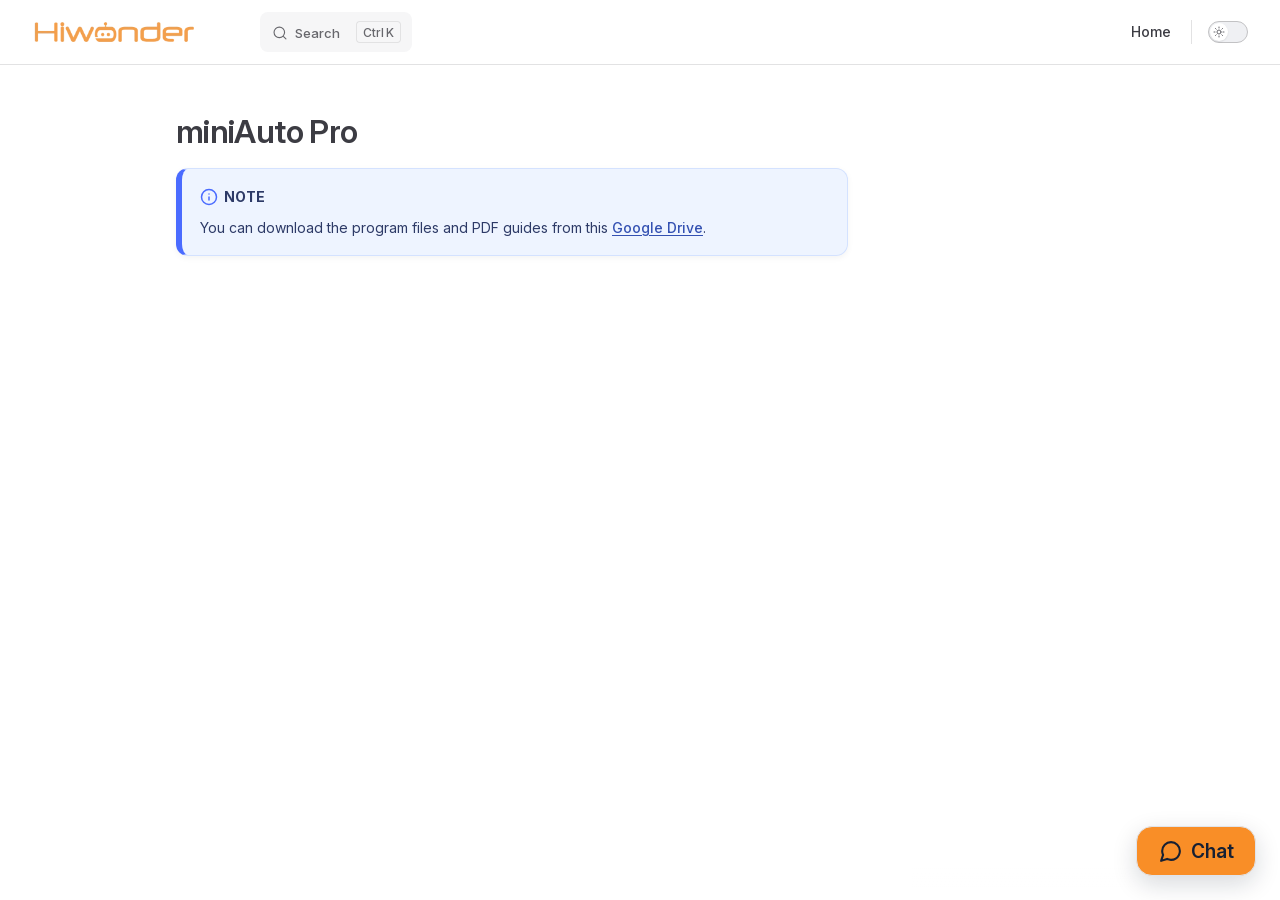
==== projects/miniAutopro/en/latest/index.html @ b8d40e77 "内容修改" ====
<!DOCTYPE html>
<html lang="en-US" dir="ltr">
  <head>
    <meta charset="utf-8">
    <meta name="viewport" content="width=device-width,initial-scale=1">
    <title>miniAuto Pro | miniAuto Pro Documentation</title>
    <meta name="description" content="miniAuto Pro documentation">
    <meta name="generator" content="VitePress v1.6.4">
    <link rel="preload stylesheet" href="/projects/miniAutopro/en/latest/assets/style.EQIkYVL2.css" as="style">
    <link rel="preload stylesheet" href="/projects/miniAutopro/en/latest/vp-icons.css" as="style">
    
    <script type="module" src="/projects/miniAutopro/en/latest/assets/app.DXfMmSP3.js"></script>
    <link rel="preload" href="/projects/miniAutopro/en/latest/assets/inter-roman-latin.Di8DUHzh.woff2" as="font" type="font/woff2" crossorigin="">
    <link rel="modulepreload" href="/projects/miniAutopro/en/latest/assets/chunks/theme.CnPfaKdM.js">
    <link rel="modulepreload" href="/projects/miniAutopro/en/latest/assets/chunks/framework.C7PCA8hc.js">
    <link rel="modulepreload" href="/projects/miniAutopro/en/latest/assets/index.md.CaDenYtN.lean.js">
    <link rel="icon" href="/projects/miniAutopro/en/latest/favicon.ico">
    <script id="check-dark-mode">(()=>{const e=localStorage.getItem("vitepress-theme-appearance")||"auto",a=window.matchMedia("(prefers-color-scheme: dark)").matches;(!e||e==="auto"?a:e==="dark")&&document.documentElement.classList.add("dark")})();</script>
    <script id="check-mac-os">document.documentElement.classList.toggle("mac",/Mac|iPhone|iPod|iPad/i.test(navigator.platform));</script>
  </head>
  <body>
    <div id="app"><!--[--><div class="Layout" data-v-5d98c3a5><!--[--><!--]--><!--[--><span tabindex="-1" data-v-0b0ada53></span><a href="#VPContent" class="VPSkipLink visually-hidden" data-v-0b0ada53>Skip to content</a><!--]--><!----><header class="VPNav" data-v-5d98c3a5 data-v-ae24b3ad><div class="VPNavBar" data-v-ae24b3ad data-v-6aa21345><div class="wrapper" data-v-6aa21345><div class="container" data-v-6aa21345><div class="title" data-v-6aa21345><div class="VPNavBarTitle" data-v-6aa21345 data-v-1168a8e4><a class="title" href="/projects/miniAutopro/en/latest/" data-v-1168a8e4><!--[--><!--]--><!--[--><img class="VPImage logo" src="/projects/miniAutopro/en/latest/e-logo.webp" alt data-v-8426fc1a><!--]--><!----><!--[--><!--]--></a></div></div><div class="content" data-v-6aa21345><div class="content-body" data-v-6aa21345><!--[--><!--]--><div class="VPNavBarSearch search" data-v-6aa21345><!--[--><!----><div id="local-search"><button type="button" class="DocSearch DocSearch-Button" aria-label="Search"><span class="DocSearch-Button-Container"><span class="vp-icon DocSearch-Search-Icon"></span><span class="DocSearch-Button-Placeholder">Search</span></span><span class="DocSearch-Button-Keys"><kbd class="DocSearch-Button-Key"></kbd><kbd class="DocSearch-Button-Key">K</kbd></span></button></div><!--]--></div><nav aria-labelledby="main-nav-aria-label" class="VPNavBarMenu menu" data-v-6aa21345 data-v-dc692963><span id="main-nav-aria-label" class="visually-hidden" data-v-dc692963> Main Navigation </span><!--[--><!--[--><a class="VPLink link vp-external-link-icon VPNavBarMenuLink" href="https://www.hiwonder.net/" target="_self" rel="noreferrer" tabindex="0" data-v-dc692963 data-v-e56f3d57><!--[--><span data-v-e56f3d57>Home</span><!--]--></a><!--]--><!--]--></nav><!----><div class="VPNavBarAppearance appearance" data-v-6aa21345 data-v-6c893767><button class="VPSwitch VPSwitchAppearance" type="button" role="switch" title aria-checked="false" data-v-6c893767 data-v-5337faa4 data-v-1d5665e3><span class="check" data-v-1d5665e3><span class="icon" data-v-1d5665e3><!--[--><span class="vpi-sun sun" data-v-5337faa4></span><span class="vpi-moon moon" data-v-5337faa4></span><!--]--></span></span></button></div><!----><div class="VPFlyout VPNavBarExtra extra" data-v-6aa21345 data-v-bb2aa2f0 data-v-cf11d7a2><button type="button" class="button" aria-haspopup="true" aria-expanded="false" aria-label="extra navigation" data-v-cf11d7a2><span class="vpi-more-horizontal icon" data-v-cf11d7a2></span></button><div class="menu" data-v-cf11d7a2><div class="VPMenu" data-v-cf11d7a2 data-v-b98bc113><!----><!--[--><!--[--><!----><div class="group" data-v-bb2aa2f0><div class="item appearance" data-v-bb2aa2f0><p class="label" data-v-bb2aa2f0>Appearance</p><div class="appearance-action" data-v-bb2aa2f0><button class="VPSwitch VPSwitchAppearance" type="button" role="switch" title aria-checked="false" data-v-bb2aa2f0 data-v-5337faa4 data-v-1d5665e3><span class="check" data-v-1d5665e3><span class="icon" data-v-1d5665e3><!--[--><span class="vpi-sun sun" data-v-5337faa4></span><span class="vpi-moon moon" data-v-5337faa4></span><!--]--></span></span></button></div></div></div><!----><!--]--><!--]--></div></div></div><!--[--><!--]--><button type="button" class="VPNavBarHamburger hamburger" aria-label="mobile navigation" aria-expanded="false" aria-controls="VPNavScreen" data-v-6aa21345 data-v-e5dd9c1c><span class="container" data-v-e5dd9c1c><span class="top" data-v-e5dd9c1c></span><span class="middle" data-v-e5dd9c1c></span><span class="bottom" data-v-e5dd9c1c></span></span></button></div></div></div></div><div class="divider" data-v-6aa21345><div class="divider-line" data-v-6aa21345></div></div></div><!----></header><div class="VPLocalNav empty fixed" data-v-5d98c3a5 data-v-a6f0e41e><div class="container" data-v-a6f0e41e><!----><div class="VPLocalNavOutlineDropdown" style="--vp-vh:0px;" data-v-a6f0e41e data-v-8a42e2b4><button data-v-8a42e2b4>Return to top</button><!----></div></div></div><!----><div class="VPContent" id="VPContent" data-v-5d98c3a5 data-v-1428d186><div class="VPDoc has-aside" data-v-1428d186 data-v-39a288b8><!--[--><!--]--><div class="container" data-v-39a288b8><div class="aside" data-v-39a288b8><div class="aside-curtain" data-v-39a288b8></div><div class="aside-container" data-v-39a288b8><div class="aside-content" data-v-39a288b8><div class="VPDocAside" data-v-39a288b8 data-v-3f215769><!--[--><!--]--><!--[--><!--]--><nav aria-labelledby="doc-outline-aria-label" class="VPDocAsideOutline" data-v-3f215769 data-v-a5bbad30><div class="content" data-v-a5bbad30><div class="outline-marker" data-v-a5bbad30></div><div aria-level="2" class="outline-title" id="doc-outline-aria-label" role="heading" data-v-a5bbad30>On this page</div><ul class="VPDocOutlineItem root" data-v-a5bbad30 data-v-b933a997><!--[--><!--]--></ul></div></nav><!--[--><!--]--><div class="spacer" data-v-3f215769></div><!--[--><!--]--><!----><!--[--><!--]--><!--[--><!--]--></div></div></div></div><div class="content" data-v-39a288b8><div class="content-container" data-v-39a288b8><!--[--><!--]--><main class="main" data-v-39a288b8><div style="position:relative;" class="vp-doc _projects_miniAutopro_en_latest_" data-v-39a288b8><div><h1 id="miniauto-pro" tabindex="-1">miniAuto Pro <a class="header-anchor" href="#miniauto-pro" aria-label="Permalink to &quot;miniAuto Pro&quot;">​</a></h1><div class="custom-block note"><p class="custom-block-title">NOTE</p><p>You can download the program files and PDF guides from this <a href="https://drive.google.com/drive/folders/1DECnOLsC43UN9B3TiSoTTJc36QvfTDYe?usp=sharing" target="_blank" rel="noopener noreferrer">Google Drive</a>.</p></div></div></div></main><footer class="VPDocFooter" data-v-39a288b8 data-v-e257564d><!--[--><!--]--><!----><!----></footer><!--[--><!--]--></div></div></div><!--[--><!--]--></div></div><!----><!--[--><!--]--></div><!--[--><!----><!--]--><!----><div class="feedback-widget"><!----><button class="feedback-widget__trigger" type="button" aria-expanded="false" aria-label="Open feedback form"><span class="feedback-widget__icon" aria-hidden="true"><svg viewBox="0 0 24 24" focusable="false"><path d="M21 11.5a8.4 8.4 0 0 1-.9 3.8 8.5 8.5 0 0 1-7.6 4.7 8.4 8.4 0 0 1-3.8-.9L3 21l1.9-5.7A8.4 8.4 0 0 1 4 11.5 8.5 8.5 0 0 1 12.5 3 8.5 8.5 0 0 1 21 11.5Z"></path></svg></span><span>Chat</span></button></div><!--]--></div>
    <script>window.__VP_HASH_MAP__=JSON.parse("{\"docs_index.md\":\"BgWDstmO\",\"index.md\":\"CaDenYtN\"}");window.__VP_SITE_DATA__=JSON.parse("{\"lang\":\"en-US\",\"dir\":\"ltr\",\"title\":\"miniAuto Pro Documentation\",\"description\":\"miniAuto Pro documentation\",\"base\":\"/projects/miniAutopro/en/latest/\",\"head\":[],\"router\":{\"prefetchLinks\":true},\"appearance\":true,\"themeConfig\":{\"siteTitle\":false,\"logo\":\"/e-logo.webp\",\"outline\":[2,3],\"search\":{\"provider\":\"local\",\"options\":{\"translations\":{\"button\":{\"buttonText\":\"Search\",\"buttonAriaLabel\":\"Search\"},\"modal\":{\"searchBox\":{\"resetButtonTitle\":\"Clear search query\",\"resetButtonAriaLabel\":\"Clear search query\",\"cancelButtonText\":\"Cancel\",\"cancelButtonAriaLabel\":\"Cancel\"},\"startScreen\":{\"recentSearchTitle\":\"Recent Searches\",\"noRecentSearchText\":\"No recent searches\",\"suggestedQueryTitle\":\"Suggested Queries\"},\"noResultsScreen\":{\"noResultsText\":\"No results found for\",\"suggestedQueryText\":\"You can try searching for\",\"reportMissingResultsText\":\"Have any queries?\",\"reportMissingResultsLinkText\":\"Report here\"},\"footer\":{\"selectText\":\"to select\",\"navigateText\":\"to navigate\",\"closeText\":\"to close\"}}}}},\"nav\":[{\"text\":\"Home\",\"link\":\"https://www.hiwonder.net/\",\"target\":\"_self\"}],\"sidebar\":[]},\"locales\":{},\"scrollOffset\":134,\"cleanUrls\":false}");</script>
    
  </body>
</html>
---- projects/miniAutopro/en/latest/assets/style.EQIkYVL2.css ----
@font-face{font-family:Inter;font-style:normal;font-weight:100 900;font-display:swap;src:url(/projects/miniAutopro/en/latest/assets/inter-roman-cyrillic-ext.BBPuwvHQ.woff2) format("woff2");unicode-range:U+0460-052F,U+1C80-1C88,U+20B4,U+2DE0-2DFF,U+A640-A69F,U+FE2E-FE2F}@font-face{font-family:Inter;font-style:normal;font-weight:100 900;font-display:swap;src:url(/projects/miniAutopro/en/latest/assets/inter-roman-cyrillic.C5lxZ8CY.woff2) format("woff2");unicode-range:U+0301,U+0400-045F,U+0490-0491,U+04B0-04B1,U+2116}@font-face{font-family:Inter;font-style:normal;font-weight:100 900;font-display:swap;src:url(/projects/miniAutopro/en/latest/assets/inter-roman-greek-ext.CqjqNYQ-.woff2) format("woff2");unicode-range:U+1F00-1FFF}@font-face{font-family:Inter;font-style:normal;font-weight:100 900;font-display:swap;src:url(/projects/miniAutopro/en/latest/assets/inter-roman-greek.BBVDIX6e.woff2) format("woff2");unicode-range:U+0370-0377,U+037A-037F,U+0384-038A,U+038C,U+038E-03A1,U+03A3-03FF}@font-face{font-family:Inter;font-style:normal;font-weight:100 900;font-display:swap;src:url(/projects/miniAutopro/en/latest/assets/inter-roman-vietnamese.BjW4sHH5.woff2) format("woff2");unicode-range:U+0102-0103,U+0110-0111,U+0128-0129,U+0168-0169,U+01A0-01A1,U+01AF-01B0,U+0300-0301,U+0303-0304,U+0308-0309,U+0323,U+0329,U+1EA0-1EF9,U+20AB}@font-face{font-family:Inter;font-style:normal;font-weight:100 900;font-display:swap;src:url(/projects/miniAutopro/en/latest/assets/inter-roman-latin-ext.4ZJIpNVo.woff2) format("woff2");unicode-range:U+0100-02AF,U+0304,U+0308,U+0329,U+1E00-1E9F,U+1EF2-1EFF,U+2020,U+20A0-20AB,U+20AD-20C0,U+2113,U+2C60-2C7F,U+A720-A7FF}@font-face{font-family:Inter;font-style:normal;font-weight:100 900;font-display:swap;src:url(/projects/miniAutopro/en/latest/assets/inter-roman-latin.Di8DUHzh.woff2) format("woff2");unicode-range:U+0000-00FF,U+0131,U+0152-0153,U+02BB-02BC,U+02C6,U+02DA,U+02DC,U+0304,U+0308,U+0329,U+2000-206F,U+2074,U+20AC,U+2122,U+2191,U+2193,U+2212,U+2215,U+FEFF,U+FFFD}@font-face{font-family:Inter;font-style:italic;font-weight:100 900;font-display:swap;src:url(/projects/miniAutopro/en/latest/assets/inter-italic-cyrillic-ext.r48I6akx.woff2) format("woff2");unicode-range:U+0460-052F,U+1C80-1C88,U+20B4,U+2DE0-2DFF,U+A640-A69F,U+FE2E-FE2F}@font-face{font-family:Inter;font-style:italic;font-weight:100 900;font-display:swap;src:url(/projects/miniAutopro/en/latest/assets/inter-italic-cyrillic.By2_1cv3.woff2) format("woff2");unicode-range:U+0301,U+0400-045F,U+0490-0491,U+04B0-04B1,U+2116}@font-face{font-family:Inter;font-style:italic;font-weight:100 900;font-display:swap;src:url(/projects/miniAutopro/en/latest/assets/inter-italic-greek-ext.1u6EdAuj.woff2) format("woff2");unicode-range:U+1F00-1FFF}@font-face{font-family:Inter;font-style:italic;font-weight:100 900;font-display:swap;src:url(/projects/miniAutopro/en/latest/assets/inter-italic-greek.DJ8dCoTZ.woff2) format("woff2");unicode-range:U+0370-0377,U+037A-037F,U+0384-038A,U+038C,U+038E-03A1,U+03A3-03FF}@font-face{font-family:Inter;font-style:italic;font-weight:100 900;font-display:swap;src:url(/projects/miniAutopro/en/latest/assets/inter-italic-vietnamese.BSbpV94h.woff2) format("woff2");unicode-range:U+0102-0103,U+0110-0111,U+0128-0129,U+0168-0169,U+01A0-01A1,U+01AF-01B0,U+0300-0301,U+0303-0304,U+0308-0309,U+0323,U+0329,U+1EA0-1EF9,U+20AB}@font-face{font-family:Inter;font-style:italic;font-weight:100 900;font-display:swap;src:url(/projects/miniAutopro/en/latest/assets/inter-italic-latin-ext.CN1xVJS-.woff2) format("woff2");unicode-range:U+0100-02AF,U+0304,U+0308,U+0329,U+1E00-1E9F,U+1EF2-1EFF,U+2020,U+20A0-20AB,U+20AD-20C0,U+2113,U+2C60-2C7F,U+A720-A7FF}@font-face{font-family:Inter;font-style:italic;font-weight:100 900;font-display:swap;src:url(/projects/miniAutopro/en/latest/assets/inter-italic-latin.C2AdPX0b.woff2) format("woff2");unicode-range:U+0000-00FF,U+0131,U+0152-0153,U+02BB-02BC,U+02C6,U+02DA,U+02DC,U+0304,U+0308,U+0329,U+2000-206F,U+2074,U+20AC,U+2122,U+2191,U+2193,U+2212,U+2215,U+FEFF,U+FFFD}@font-face{font-family:Punctuation SC;font-weight:400;src:local("PingFang SC Regular"),local("Noto Sans CJK SC"),local("Microsoft YaHei");unicode-range:U+201C,U+201D,U+2018,U+2019,U+2E3A,U+2014,U+2013,U+2026,U+00B7,U+007E,U+002F}@font-face{font-family:Punctuation SC;font-weight:500;src:local("PingFang SC Medium"),local("Noto Sans CJK SC"),local("Microsoft YaHei");unicode-range:U+201C,U+201D,U+2018,U+2019,U+2E3A,U+2014,U+2013,U+2026,U+00B7,U+007E,U+002F}@font-face{font-family:Punctuation SC;font-weight:600;src:local("PingFang SC Semibold"),local("Noto Sans CJK SC Bold"),local("Microsoft YaHei Bold");unicode-range:U+201C,U+201D,U+2018,U+2019,U+2E3A,U+2014,U+2013,U+2026,U+00B7,U+007E,U+002F}@font-face{font-family:Punctuation SC;font-weight:700;src:local("PingFang SC Semibold"),local("Noto Sans CJK SC Bold"),local("Microsoft YaHei Bold");unicode-range:U+201C,U+201D,U+2018,U+2019,U+2E3A,U+2014,U+2013,U+2026,U+00B7,U+007E,U+002F}:root{--vp-c-white: #ffffff;--vp-c-black: #000000;--vp-c-neutral: var(--vp-c-black);--vp-c-neutral-inverse: var(--vp-c-white)}.dark{--vp-c-neutral: var(--vp-c-white);--vp-c-neutral-inverse: var(--vp-c-black)}:root{--vp-c-gray-1: #dddde3;--vp-c-gray-2: #e4e4e9;--vp-c-gray-3: #ebebef;--vp-c-gray-soft: rgba(142, 150, 170, .14);--vp-c-indigo-1: #3451b2;--vp-c-indigo-2: #3a5ccc;--vp-c-indigo-3: #5672cd;--vp-c-indigo-soft: rgba(100, 108, 255, .14);--vp-c-purple-1: #6f42c1;--vp-c-purple-2: #7e4cc9;--vp-c-purple-3: #8e5cd9;--vp-c-purple-soft: rgba(159, 122, 234, .14);--vp-c-green-1: #18794e;--vp-c-green-2: #299764;--vp-c-green-3: #30a46c;--vp-c-green-soft: rgba(16, 185, 129, .14);--vp-c-yellow-1: #915930;--vp-c-yellow-2: #946300;--vp-c-yellow-3: #9f6a00;--vp-c-yellow-soft: rgba(234, 179, 8, .14);--vp-c-red-1: #b8272c;--vp-c-red-2: #d5393e;--vp-c-red-3: #e0575b;--vp-c-red-soft: rgba(244, 63, 94, .14);--vp-c-sponsor: #db2777}.dark{--vp-c-gray-1: #515c67;--vp-c-gray-2: #414853;--vp-c-gray-3: #32363f;--vp-c-gray-soft: rgba(101, 117, 133, .16);--vp-c-indigo-1: #a8b1ff;--vp-c-indigo-2: #5c73e7;--vp-c-indigo-3: #3e63dd;--vp-c-indigo-soft: rgba(100, 108, 255, .16);--vp-c-purple-1: #c8abfa;--vp-c-purple-2: #a879e6;--vp-c-purple-3: #8e5cd9;--vp-c-purple-soft: rgba(159, 122, 234, .16);--vp-c-green-1: #3dd68c;--vp-c-green-2: #30a46c;--vp-c-green-3: #298459;--vp-c-green-soft: rgba(16, 185, 129, .16);--vp-c-yellow-1: #f9b44e;--vp-c-yellow-2: #da8b17;--vp-c-yellow-3: #a46a0a;--vp-c-yellow-soft: rgba(234, 179, 8, .16);--vp-c-red-1: #f66f81;--vp-c-red-2: #f14158;--vp-c-red-3: #b62a3c;--vp-c-red-soft: rgba(244, 63, 94, .16)}:root{--vp-c-bg: #ffffff;--vp-c-bg-alt: #f6f6f7;--vp-c-bg-elv: #ffffff;--vp-c-bg-soft: #f6f6f7}.dark{--vp-c-bg: #1b1b1f;--vp-c-bg-alt: #161618;--vp-c-bg-elv: #202127;--vp-c-bg-soft: #202127}:root{--vp-c-border: #c2c2c4;--vp-c-divider: #e2e2e3;--vp-c-gutter: #e2e2e3}.dark{--vp-c-border: #3c3f44;--vp-c-divider: #2e2e32;--vp-c-gutter: #000000}:root{--vp-c-text-1: #3c3c43;--vp-c-text-2: #67676c;--vp-c-text-3: #929295}.dark{--vp-c-text-1: #dfdfd6;--vp-c-text-2: #98989f;--vp-c-text-3: #6a6a71}:root{--vp-c-default-1: var(--vp-c-gray-1);--vp-c-default-2: var(--vp-c-gray-2);--vp-c-default-3: var(--vp-c-gray-3);--vp-c-default-soft: var(--vp-c-gray-soft);--vp-c-brand-1: var(--vp-c-indigo-1);--vp-c-brand-2: var(--vp-c-indigo-2);--vp-c-brand-3: var(--vp-c-indigo-3);--vp-c-brand-soft: var(--vp-c-indigo-soft);--vp-c-brand: var(--vp-c-brand-1);--vp-c-tip-1: var(--vp-c-brand-1);--vp-c-tip-2: var(--vp-c-brand-2);--vp-c-tip-3: var(--vp-c-brand-3);--vp-c-tip-soft: var(--vp-c-brand-soft);--vp-c-note-1: var(--vp-c-brand-1);--vp-c-note-2: var(--vp-c-brand-2);--vp-c-note-3: var(--vp-c-brand-3);--vp-c-note-soft: var(--vp-c-brand-soft);--vp-c-success-1: var(--vp-c-green-1);--vp-c-success-2: var(--vp-c-green-2);--vp-c-success-3: var(--vp-c-green-3);--vp-c-success-soft: var(--vp-c-green-soft);--vp-c-important-1: var(--vp-c-purple-1);--vp-c-important-2: var(--vp-c-purple-2);--vp-c-important-3: var(--vp-c-purple-3);--vp-c-important-soft: var(--vp-c-purple-soft);--vp-c-warning-1: var(--vp-c-yellow-1);--vp-c-warning-2: var(--vp-c-yellow-2);--vp-c-warning-3: var(--vp-c-yellow-3);--vp-c-warning-soft: var(--vp-c-yellow-soft);--vp-c-danger-1: var(--vp-c-red-1);--vp-c-danger-2: var(--vp-c-red-2);--vp-c-danger-3: var(--vp-c-red-3);--vp-c-danger-soft: var(--vp-c-red-soft);--vp-c-caution-1: var(--vp-c-red-1);--vp-c-caution-2: var(--vp-c-red-2);--vp-c-caution-3: var(--vp-c-red-3);--vp-c-caution-soft: var(--vp-c-red-soft)}:root{--vp-font-family-base: "Inter", ui-sans-serif, system-ui, sans-serif, "Apple Color Emoji", "Segoe UI Emoji", "Segoe UI Symbol", "Noto Color Emoji";--vp-font-family-mono: ui-monospace, "Menlo", "Monaco", "Consolas", "Liberation Mono", "Courier New", monospace;font-optical-sizing:auto}:root:where(:lang(zh)){--vp-font-family-base: "Punctuation SC", "Inter", ui-sans-serif, system-ui, sans-serif, "Apple Color Emoji", "Segoe UI Emoji", "Segoe UI Symbol", "Noto Color Emoji"}:root{--vp-shadow-1: 0 1px 2px rgba(0, 0, 0, .04), 0 1px 2px rgba(0, 0, 0, .06);--vp-shadow-2: 0 3px 12px rgba(0, 0, 0, .07), 0 1px 4px rgba(0, 0, 0, .07);--vp-shadow-3: 0 12px 32px rgba(0, 0, 0, .1), 0 2px 6px rgba(0, 0, 0, .08);--vp-shadow-4: 0 14px 44px rgba(0, 0, 0, .12), 0 3px 9px rgba(0, 0, 0, .12);--vp-shadow-5: 0 18px 56px rgba(0, 0, 0, .16), 0 4px 12px rgba(0, 0, 0, .16)}:root{--vp-z-index-footer: 10;--vp-z-index-local-nav: 20;--vp-z-index-nav: 30;--vp-z-index-layout-top: 40;--vp-z-index-backdrop: 50;--vp-z-index-sidebar: 60}@media (min-width: 960px){:root{--vp-z-index-sidebar: 25}}:root{--vp-layout-max-width: 1440px}:root{--vp-header-anchor-symbol: "#"}:root{--vp-code-line-height: 1.7;--vp-code-font-size: .875em;--vp-code-color: var(--vp-c-brand-1);--vp-code-link-color: var(--vp-c-brand-1);--vp-code-link-hover-color: var(--vp-c-brand-2);--vp-code-bg: var(--vp-c-default-soft);--vp-code-block-color: var(--vp-c-text-2);--vp-code-block-bg: var(--vp-c-bg-alt);--vp-code-block-divider-color: var(--vp-c-gutter);--vp-code-lang-color: var(--vp-c-text-3);--vp-code-line-highlight-color: var(--vp-c-default-soft);--vp-code-line-number-color: var(--vp-c-text-3);--vp-code-line-diff-add-color: var(--vp-c-success-soft);--vp-code-line-diff-add-symbol-color: var(--vp-c-success-1);--vp-code-line-diff-remove-color: var(--vp-c-danger-soft);--vp-code-line-diff-remove-symbol-color: var(--vp-c-danger-1);--vp-code-line-warning-color: var(--vp-c-warning-soft);--vp-code-line-error-color: var(--vp-c-danger-soft);--vp-code-copy-code-border-color: var(--vp-c-divider);--vp-code-copy-code-bg: var(--vp-c-bg-soft);--vp-code-copy-code-hover-border-color: var(--vp-c-divider);--vp-code-copy-code-hover-bg: var(--vp-c-bg);--vp-code-copy-code-active-text: var(--vp-c-text-2);--vp-code-copy-copied-text-content: "Copied";--vp-code-tab-divider: var(--vp-code-block-divider-color);--vp-code-tab-text-color: var(--vp-c-text-2);--vp-code-tab-bg: var(--vp-code-block-bg);--vp-code-tab-hover-text-color: var(--vp-c-text-1);--vp-code-tab-active-text-color: var(--vp-c-text-1);--vp-code-tab-active-bar-color: var(--vp-c-brand-1)}:lang(es),:lang(pt){--vp-code-copy-copied-text-content: "Copiado"}:lang(fa){--vp-code-copy-copied-text-content: "کپی شد"}:lang(ko){--vp-code-copy-copied-text-content: "복사됨"}:lang(ru){--vp-code-copy-copied-text-content: "Скопировано"}:lang(zh){--vp-code-copy-copied-text-content: "已复制"}:root{--vp-button-brand-border: transparent;--vp-button-brand-text: var(--vp-c-white);--vp-button-brand-bg: var(--vp-c-brand-3);--vp-button-brand-hover-border: transparent;--vp-button-brand-hover-text: var(--vp-c-white);--vp-button-brand-hover-bg: var(--vp-c-brand-2);--vp-button-brand-active-border: transparent;--vp-button-brand-active-text: var(--vp-c-white);--vp-button-brand-active-bg: var(--vp-c-brand-1);--vp-button-alt-border: transparent;--vp-button-alt-text: var(--vp-c-text-1);--vp-button-alt-bg: var(--vp-c-default-3);--vp-button-alt-hover-border: transparent;--vp-button-alt-hover-text: var(--vp-c-text-1);--vp-button-alt-hover-bg: var(--vp-c-default-2);--vp-button-alt-active-border: transparent;--vp-button-alt-active-text: var(--vp-c-text-1);--vp-button-alt-active-bg: var(--vp-c-default-1);--vp-button-sponsor-border: var(--vp-c-text-2);--vp-button-sponsor-text: var(--vp-c-text-2);--vp-button-sponsor-bg: transparent;--vp-button-sponsor-hover-border: var(--vp-c-sponsor);--vp-button-sponsor-hover-text: var(--vp-c-sponsor);--vp-button-sponsor-hover-bg: transparent;--vp-button-sponsor-active-border: var(--vp-c-sponsor);--vp-button-sponsor-active-text: var(--vp-c-sponsor);--vp-button-sponsor-active-bg: transparent}:root{--vp-custom-block-font-size: 14px;--vp-custom-block-code-font-size: 13px;--vp-custom-block-info-border: transparent;--vp-custom-block-info-text: var(--vp-c-text-1);--vp-custom-block-info-bg: var(--vp-c-default-soft);--vp-custom-block-info-code-bg: var(--vp-c-default-soft);--vp-custom-block-note-border: transparent;--vp-custom-block-note-text: var(--vp-c-text-1);--vp-custom-block-note-bg: var(--vp-c-default-soft);--vp-custom-block-note-code-bg: var(--vp-c-default-soft);--vp-custom-block-tip-border: transparent;--vp-custom-block-tip-text: var(--vp-c-text-1);--vp-custom-block-tip-bg: var(--vp-c-tip-soft);--vp-custom-block-tip-code-bg: var(--vp-c-tip-soft);--vp-custom-block-important-border: transparent;--vp-custom-block-important-text: var(--vp-c-text-1);--vp-custom-block-important-bg: var(--vp-c-important-soft);--vp-custom-block-important-code-bg: var(--vp-c-important-soft);--vp-custom-block-warning-border: transparent;--vp-custom-block-warning-text: var(--vp-c-text-1);--vp-custom-block-warning-bg: var(--vp-c-warning-soft);--vp-custom-block-warning-code-bg: var(--vp-c-warning-soft);--vp-custom-block-danger-border: transparent;--vp-custom-block-danger-text: var(--vp-c-text-1);--vp-custom-block-danger-bg: var(--vp-c-danger-soft);--vp-custom-block-danger-code-bg: var(--vp-c-danger-soft);--vp-custom-block-caution-border: transparent;--vp-custom-block-caution-text: var(--vp-c-text-1);--vp-custom-block-caution-bg: var(--vp-c-caution-soft);--vp-custom-block-caution-code-bg: var(--vp-c-caution-soft);--vp-custom-block-details-border: var(--vp-custom-block-info-border);--vp-custom-block-details-text: var(--vp-custom-block-info-text);--vp-custom-block-details-bg: var(--vp-custom-block-info-bg);--vp-custom-block-details-code-bg: var(--vp-custom-block-info-code-bg)}:root{--vp-input-border-color: var(--vp-c-border);--vp-input-bg-color: var(--vp-c-bg-alt);--vp-input-switch-bg-color: var(--vp-c-default-soft)}:root{--vp-nav-height: 64px;--vp-nav-bg-color: var(--vp-c-bg);--vp-nav-screen-bg-color: var(--vp-c-bg);--vp-nav-logo-height: 24px}.hide-nav{--vp-nav-height: 0px}.hide-nav .VPSidebar{--vp-nav-height: 22px}:root{--vp-local-nav-bg-color: var(--vp-c-bg)}:root{--vp-sidebar-width: 272px;--vp-sidebar-bg-color: var(--vp-c-bg-alt)}:root{--vp-backdrop-bg-color: rgba(0, 0, 0, .6)}:root{--vp-home-hero-name-color: var(--vp-c-brand-1);--vp-home-hero-name-background: transparent;--vp-home-hero-image-background-image: none;--vp-home-hero-image-filter: none}:root{--vp-badge-info-border: transparent;--vp-badge-info-text: var(--vp-c-text-2);--vp-badge-info-bg: var(--vp-c-default-soft);--vp-badge-tip-border: transparent;--vp-badge-tip-text: var(--vp-c-tip-1);--vp-badge-tip-bg: var(--vp-c-tip-soft);--vp-badge-warning-border: transparent;--vp-badge-warning-text: var(--vp-c-warning-1);--vp-badge-warning-bg: var(--vp-c-warning-soft);--vp-badge-danger-border: transparent;--vp-badge-danger-text: var(--vp-c-danger-1);--vp-badge-danger-bg: var(--vp-c-danger-soft)}:root{--vp-carbon-ads-text-color: var(--vp-c-text-1);--vp-carbon-ads-poweredby-color: var(--vp-c-text-2);--vp-carbon-ads-bg-color: var(--vp-c-bg-soft);--vp-carbon-ads-hover-text-color: var(--vp-c-brand-1);--vp-carbon-ads-hover-poweredby-color: var(--vp-c-text-1)}:root{--vp-local-search-bg: var(--vp-c-bg);--vp-local-search-result-bg: var(--vp-c-bg);--vp-local-search-result-border: var(--vp-c-divider);--vp-local-search-result-selected-bg: var(--vp-c-bg);--vp-local-search-result-selected-border: var(--vp-c-brand-1);--vp-local-search-highlight-bg: var(--vp-c-brand-1);--vp-local-search-highlight-text: var(--vp-c-neutral-inverse)}@media (prefers-reduced-motion: reduce){*,:before,:after{animation-delay:-1ms!important;animation-duration:1ms!important;animation-iteration-count:1!important;background-attachment:initial!important;scroll-behavior:auto!important;transition-duration:0s!important;transition-delay:0s!important}}*,:before,:after{box-sizing:border-box}html{line-height:1.4;font-size:16px;-webkit-text-size-adjust:100%}html.dark{color-scheme:dark}body{margin:0;width:100%;min-width:320px;min-height:100vh;line-height:24px;font-family:var(--vp-font-family-base);font-size:16px;font-weight:400;color:var(--vp-c-text-1);background-color:var(--vp-c-bg);font-synthesis:style;text-rendering:optimizeLegibility;-webkit-font-smoothing:antialiased;-moz-osx-font-smoothing:grayscale}main{display:block}h1,h2,h3,h4,h5,h6{margin:0;line-height:24px;font-size:16px;font-weight:400}p{margin:0}strong,b{font-weight:600}a,area,button,[role=button],input,label,select,summary,textarea{touch-action:manipulation}a{color:inherit;text-decoration:inherit}ol,ul{list-style:none;margin:0;padding:0}blockquote{margin:0}pre,code,kbd,samp{font-family:var(--vp-font-family-mono)}img,svg,video,canvas,audio,iframe,embed,object{display:block}figure{margin:0}img,video{max-width:100%;height:auto}button,input,optgroup,select,textarea{border:0;padding:0;line-height:inherit;color:inherit}button{padding:0;font-family:inherit;background-color:transparent;background-image:none}button:enabled,[role=button]:enabled{cursor:pointer}button:focus,button:focus-visible{outline:1px dotted;outline:4px auto -webkit-focus-ring-color}button:focus:not(:focus-visible){outline:none!important}input:focus,textarea:focus,select:focus{outline:none}table{border-collapse:collapse}input{background-color:transparent}input:-ms-input-placeholder,textarea:-ms-input-placeholder{color:var(--vp-c-text-3)}input::-ms-input-placeholder,textarea::-ms-input-placeholder{color:var(--vp-c-text-3)}input::placeholder,textarea::placeholder{color:var(--vp-c-text-3)}input::-webkit-outer-spin-button,input::-webkit-inner-spin-button{-webkit-appearance:none;margin:0}input[type=number]{-moz-appearance:textfield}textarea{resize:vertical}select{-webkit-appearance:none}fieldset{margin:0;padding:0}h1,h2,h3,h4,h5,h6,li,p{overflow-wrap:break-word}vite-error-overlay{z-index:9999}mjx-container{overflow-x:auto}mjx-container>svg{display:inline-block;margin:auto}[class^=vpi-],[class*=" vpi-"],.vp-icon{width:1em;height:1em}[class^=vpi-].bg,[class*=" vpi-"].bg,.vp-icon.bg{background-size:100% 100%;background-color:transparent}[class^=vpi-]:not(.bg),[class*=" vpi-"]:not(.bg),.vp-icon:not(.bg){-webkit-mask:var(--icon) no-repeat;mask:var(--icon) no-repeat;-webkit-mask-size:100% 100%;mask-size:100% 100%;background-color:currentColor;color:inherit}.vpi-align-left{--icon: url("data:image/svg+xml,%3Csvg xmlns='http://www.w3.org/2000/svg' fill='none' stroke='currentColor' stroke-linecap='round' stroke-linejoin='round' stroke-width='2' viewBox='0 0 24 24'%3E%3Cpath d='M21 6H3M15 12H3M17 18H3'/%3E%3C/svg%3E")}.vpi-arrow-right,.vpi-arrow-down,.vpi-arrow-left,.vpi-arrow-up{--icon: url("data:image/svg+xml,%3Csvg xmlns='http://www.w3.org/2000/svg' fill='none' stroke='currentColor' stroke-linecap='round' stroke-linejoin='round' stroke-width='2' viewBox='0 0 24 24'%3E%3Cpath d='M5 12h14M12 5l7 7-7 7'/%3E%3C/svg%3E")}.vpi-chevron-right,.vpi-chevron-down,.vpi-chevron-left,.vpi-chevron-up{--icon: url("data:image/svg+xml,%3Csvg xmlns='http://www.w3.org/2000/svg' fill='none' stroke='currentColor' stroke-linecap='round' stroke-linejoin='round' stroke-width='2' viewBox='0 0 24 24'%3E%3Cpath d='m9 18 6-6-6-6'/%3E%3C/svg%3E")}.vpi-chevron-down,.vpi-arrow-down{transform:rotate(90deg)}.vpi-chevron-left,.vpi-arrow-left{transform:rotate(180deg)}.vpi-chevron-up,.vpi-arrow-up{transform:rotate(-90deg)}.vpi-square-pen{--icon: url("data:image/svg+xml,%3Csvg xmlns='http://www.w3.org/2000/svg' fill='none' stroke='currentColor' stroke-linecap='round' stroke-linejoin='round' stroke-width='2' viewBox='0 0 24 24'%3E%3Cpath d='M12 3H5a2 2 0 0 0-2 2v14a2 2 0 0 0 2 2h14a2 2 0 0 0 2-2v-7'/%3E%3Cpath d='M18.375 2.625a2.121 2.121 0 1 1 3 3L12 15l-4 1 1-4Z'/%3E%3C/svg%3E")}.vpi-plus{--icon: url("data:image/svg+xml,%3Csvg xmlns='http://www.w3.org/2000/svg' fill='none' stroke='currentColor' stroke-linecap='round' stroke-linejoin='round' stroke-width='2' viewBox='0 0 24 24'%3E%3Cpath d='M5 12h14M12 5v14'/%3E%3C/svg%3E")}.vpi-sun{--icon: url("data:image/svg+xml,%3Csvg xmlns='http://www.w3.org/2000/svg' fill='none' stroke='currentColor' stroke-linecap='round' stroke-linejoin='round' stroke-width='2' viewBox='0 0 24 24'%3E%3Ccircle cx='12' cy='12' r='4'/%3E%3Cpath d='M12 2v2M12 20v2M4.93 4.93l1.41 1.41M17.66 17.66l1.41 1.41M2 12h2M20 12h2M6.34 17.66l-1.41 1.41M19.07 4.93l-1.41 1.41'/%3E%3C/svg%3E")}.vpi-moon{--icon: url("data:image/svg+xml,%3Csvg xmlns='http://www.w3.org/2000/svg' fill='none' stroke='currentColor' stroke-linecap='round' stroke-linejoin='round' stroke-width='2' viewBox='0 0 24 24'%3E%3Cpath d='M12 3a6 6 0 0 0 9 9 9 9 0 1 1-9-9Z'/%3E%3C/svg%3E")}.vpi-more-horizontal{--icon: url("data:image/svg+xml,%3Csvg xmlns='http://www.w3.org/2000/svg' fill='none' stroke='currentColor' stroke-linecap='round' stroke-linejoin='round' stroke-width='2' viewBox='0 0 24 24'%3E%3Ccircle cx='12' cy='12' r='1'/%3E%3Ccircle cx='19' cy='12' r='1'/%3E%3Ccircle cx='5' cy='12' r='1'/%3E%3C/svg%3E")}.vpi-languages{--icon: url("data:image/svg+xml,%3Csvg xmlns='http://www.w3.org/2000/svg' fill='none' stroke='currentColor' stroke-linecap='round' stroke-linejoin='round' stroke-width='2' viewBox='0 0 24 24'%3E%3Cpath d='m5 8 6 6M4 14l6-6 2-3M2 5h12M7 2h1M22 22l-5-10-5 10M14 18h6'/%3E%3C/svg%3E")}.vpi-heart{--icon: url("data:image/svg+xml,%3Csvg xmlns='http://www.w3.org/2000/svg' fill='none' stroke='currentColor' stroke-linecap='round' stroke-linejoin='round' stroke-width='2' viewBox='0 0 24 24'%3E%3Cpath d='M19 14c1.49-1.46 3-3.21 3-5.5A5.5 5.5 0 0 0 16.5 3c-1.76 0-3 .5-4.5 2-1.5-1.5-2.74-2-4.5-2A5.5 5.5 0 0 0 2 8.5c0 2.3 1.5 4.05 3 5.5l7 7Z'/%3E%3C/svg%3E")}.vpi-search{--icon: url("data:image/svg+xml,%3Csvg xmlns='http://www.w3.org/2000/svg' fill='none' stroke='currentColor' stroke-linecap='round' stroke-linejoin='round' stroke-width='2' viewBox='0 0 24 24'%3E%3Ccircle cx='11' cy='11' r='8'/%3E%3Cpath d='m21 21-4.3-4.3'/%3E%3C/svg%3E")}.vpi-layout-list{--icon: url("data:image/svg+xml,%3Csvg xmlns='http://www.w3.org/2000/svg' fill='none' stroke='currentColor' stroke-linecap='round' stroke-linejoin='round' stroke-width='2' viewBox='0 0 24 24'%3E%3Crect width='7' height='7' x='3' y='3' rx='1'/%3E%3Crect width='7' height='7' x='3' y='14' rx='1'/%3E%3Cpath d='M14 4h7M14 9h7M14 15h7M14 20h7'/%3E%3C/svg%3E")}.vpi-delete{--icon: url("data:image/svg+xml,%3Csvg xmlns='http://www.w3.org/2000/svg' fill='none' stroke='currentColor' stroke-linecap='round' stroke-linejoin='round' stroke-width='2' viewBox='0 0 24 24'%3E%3Cpath d='M20 5H9l-7 7 7 7h11a2 2 0 0 0 2-2V7a2 2 0 0 0-2-2ZM18 9l-6 6M12 9l6 6'/%3E%3C/svg%3E")}.vpi-corner-down-left{--icon: url("data:image/svg+xml,%3Csvg xmlns='http://www.w3.org/2000/svg' fill='none' stroke='currentColor' stroke-linecap='round' stroke-linejoin='round' stroke-width='2' viewBox='0 0 24 24'%3E%3Cpath d='m9 10-5 5 5 5'/%3E%3Cpath d='M20 4v7a4 4 0 0 1-4 4H4'/%3E%3C/svg%3E")}:root{--vp-icon-copy: url("data:image/svg+xml,%3Csvg xmlns='http://www.w3.org/2000/svg' fill='none' stroke='rgba(128,128,128,1)' stroke-linecap='round' stroke-linejoin='round' stroke-width='2' viewBox='0 0 24 24'%3E%3Crect width='8' height='4' x='8' y='2' rx='1' ry='1'/%3E%3Cpath d='M16 4h2a2 2 0 0 1 2 2v14a2 2 0 0 1-2 2H6a2 2 0 0 1-2-2V6a2 2 0 0 1 2-2h2'/%3E%3C/svg%3E");--vp-icon-copied: url("data:image/svg+xml,%3Csvg xmlns='http://www.w3.org/2000/svg' fill='none' stroke='rgba(128,128,128,1)' stroke-linecap='round' stroke-linejoin='round' stroke-width='2' viewBox='0 0 24 24'%3E%3Crect width='8' height='4' x='8' y='2' rx='1' ry='1'/%3E%3Cpath d='M16 4h2a2 2 0 0 1 2 2v14a2 2 0 0 1-2 2H6a2 2 0 0 1-2-2V6a2 2 0 0 1 2-2h2'/%3E%3Cpath d='m9 14 2 2 4-4'/%3E%3C/svg%3E")}.visually-hidden{position:absolute;width:1px;height:1px;white-space:nowrap;clip:rect(0 0 0 0);clip-path:inset(50%);overflow:hidden}.custom-block{border:1px solid transparent;border-radius:8px;padding:16px 16px 8px;line-height:24px;font-size:var(--vp-custom-block-font-size);color:var(--vp-c-text-2)}.custom-block.info{border-color:var(--vp-custom-block-info-border);color:var(--vp-custom-block-info-text);background-color:var(--vp-custom-block-info-bg)}.custom-block.info a,.custom-block.info code{color:var(--vp-c-brand-1)}.custom-block.info a:hover,.custom-block.info a:hover>code{color:var(--vp-c-brand-2)}.custom-block.info code{background-color:var(--vp-custom-block-info-code-bg)}.custom-block.note{border-color:var(--vp-custom-block-note-border);color:var(--vp-custom-block-note-text);background-color:var(--vp-custom-block-note-bg)}.custom-block.note a,.custom-block.note code{color:var(--vp-c-brand-1)}.custom-block.note a:hover,.custom-block.note a:hover>code{color:var(--vp-c-brand-2)}.custom-block.note code{background-color:var(--vp-custom-block-note-code-bg)}.custom-block.tip{border-color:var(--vp-custom-block-tip-border);color:var(--vp-custom-block-tip-text);background-color:var(--vp-custom-block-tip-bg)}.custom-block.tip a,.custom-block.tip code{color:var(--vp-c-tip-1)}.custom-block.tip a:hover,.custom-block.tip a:hover>code{color:var(--vp-c-tip-2)}.custom-block.tip code{background-color:var(--vp-custom-block-tip-code-bg)}.custom-block.important{border-color:var(--vp-custom-block-important-border);color:var(--vp-custom-block-important-text);background-color:var(--vp-custom-block-important-bg)}.custom-block.important a,.custom-block.important code{color:var(--vp-c-important-1)}.custom-block.important a:hover,.custom-block.important a:hover>code{color:var(--vp-c-important-2)}.custom-block.important code{background-color:var(--vp-custom-block-important-code-bg)}.custom-block.warning{border-color:var(--vp-custom-block-warning-border);color:var(--vp-custom-block-warning-text);background-color:var(--vp-custom-block-warning-bg)}.custom-block.warning a,.custom-block.warning code{color:var(--vp-c-warning-1)}.custom-block.warning a:hover,.custom-block.warning a:hover>code{color:var(--vp-c-warning-2)}.custom-block.warning code{background-color:var(--vp-custom-block-warning-code-bg)}.custom-block.danger{border-color:var(--vp-custom-block-danger-border);color:var(--vp-custom-block-danger-text);background-color:var(--vp-custom-block-danger-bg)}.custom-block.danger a,.custom-block.danger code{color:var(--vp-c-danger-1)}.custom-block.danger a:hover,.custom-block.danger a:hover>code{color:var(--vp-c-danger-2)}.custom-block.danger code{background-color:var(--vp-custom-block-danger-code-bg)}.custom-block.caution{border-color:var(--vp-custom-block-caution-border);color:var(--vp-custom-block-caution-text);background-color:var(--vp-custom-block-caution-bg)}.custom-block.caution a,.custom-block.caution code{color:var(--vp-c-caution-1)}.custom-block.caution a:hover,.custom-block.caution a:hover>code{color:var(--vp-c-caution-2)}.custom-block.caution code{background-color:var(--vp-custom-block-caution-code-bg)}.custom-block.details{border-color:var(--vp-custom-block-details-border);color:var(--vp-custom-block-details-text);background-color:var(--vp-custom-block-details-bg)}.custom-block.details a{color:var(--vp-c-brand-1)}.custom-block.details a:hover,.custom-block.details a:hover>code{color:var(--vp-c-brand-2)}.custom-block.details code{background-color:var(--vp-custom-block-details-code-bg)}.custom-block-title{font-weight:600}.custom-block p+p{margin:8px 0}.custom-block.details summary{margin:0 0 8px;font-weight:700;cursor:pointer;-webkit-user-select:none;user-select:none}.custom-block.details summary+p{margin:8px 0}.custom-block a{color:inherit;font-weight:600;text-decoration:underline;text-underline-offset:2px;transition:opacity .25s}.custom-block a:hover{opacity:.75}.custom-block code{font-size:var(--vp-custom-block-code-font-size)}.custom-block.custom-block th,.custom-block.custom-block blockquote>p{font-size:var(--vp-custom-block-font-size);color:inherit}.dark .vp-code span{color:var(--shiki-dark, inherit)}html:not(.dark) .vp-code span{color:var(--shiki-light, inherit)}.vp-code-group{margin-top:16px}.vp-code-group .tabs{position:relative;display:flex;margin-right:-24px;margin-left:-24px;padding:0 12px;background-color:var(--vp-code-tab-bg);overflow-x:auto;overflow-y:hidden;box-shadow:inset 0 -1px var(--vp-code-tab-divider)}@media (min-width: 640px){.vp-code-group .tabs{margin-right:0;margin-left:0;border-radius:8px 8px 0 0}}.vp-code-group .tabs input{position:fixed;opacity:0;pointer-events:none}.vp-code-group .tabs label{position:relative;display:inline-block;border-bottom:1px solid transparent;padding:0 12px;line-height:48px;font-size:14px;font-weight:500;color:var(--vp-code-tab-text-color);white-space:nowrap;cursor:pointer;transition:color .25s}.vp-code-group .tabs label:after{position:absolute;right:8px;bottom:-1px;left:8px;z-index:1;height:2px;border-radius:2px;content:"";background-color:transparent;transition:background-color .25s}.vp-code-group label:hover{color:var(--vp-code-tab-hover-text-color)}.vp-code-group input:checked+label{color:var(--vp-code-tab-active-text-color)}.vp-code-group input:checked+label:after{background-color:var(--vp-code-tab-active-bar-color)}.vp-code-group div[class*=language-],.vp-block{display:none;margin-top:0!important;border-top-left-radius:0!important;border-top-right-radius:0!important}.vp-code-group div[class*=language-].active,.vp-block.active{display:block}.vp-block{padding:20px 24px}.vp-doc h1,.vp-doc h2,.vp-doc h3,.vp-doc h4,.vp-doc h5,.vp-doc h6{position:relative;font-weight:600;outline:none}.vp-doc h1{letter-spacing:-.02em;line-height:40px;font-size:28px}.vp-doc h2{margin:48px 0 16px;border-top:1px solid var(--vp-c-divider);padding-top:24px;letter-spacing:-.02em;line-height:32px;font-size:24px}.vp-doc h3{margin:32px 0 0;letter-spacing:-.01em;line-height:28px;font-size:20px}.vp-doc h4{margin:24px 0 0;letter-spacing:-.01em;line-height:24px;font-size:18px}.vp-doc .header-anchor{position:absolute;top:0;left:0;margin-left:-.87em;font-weight:500;-webkit-user-select:none;user-select:none;opacity:0;text-decoration:none;transition:color .25s,opacity .25s}.vp-doc .header-anchor:before{content:var(--vp-header-anchor-symbol)}.vp-doc h1:hover .header-anchor,.vp-doc h1 .header-anchor:focus,.vp-doc h2:hover .header-anchor,.vp-doc h2 .header-anchor:focus,.vp-doc h3:hover .header-anchor,.vp-doc h3 .header-anchor:focus,.vp-doc h4:hover .header-anchor,.vp-doc h4 .header-anchor:focus,.vp-doc h5:hover .header-anchor,.vp-doc h5 .header-anchor:focus,.vp-doc h6:hover .header-anchor,.vp-doc h6 .header-anchor:focus{opacity:1}@media (min-width: 768px){.vp-doc h1{letter-spacing:-.02em;line-height:40px;font-size:32px}}.vp-doc h2 .header-anchor{top:24px}.vp-doc p,.vp-doc summary{margin:16px 0}.vp-doc p{line-height:28px}.vp-doc blockquote{margin:16px 0;border-left:2px solid var(--vp-c-divider);padding-left:16px;transition:border-color .5s;color:var(--vp-c-text-2)}.vp-doc blockquote>p{margin:0;font-size:16px;transition:color .5s}.vp-doc a{font-weight:500;color:var(--vp-c-brand-1);text-decoration:underline;text-underline-offset:2px;transition:color .25s,opacity .25s}.vp-doc a:hover{color:var(--vp-c-brand-2)}.vp-doc strong{font-weight:600}.vp-doc ul,.vp-doc ol{padding-left:1.25rem;margin:16px 0}.vp-doc ul{list-style:disc}.vp-doc ol{list-style:decimal}.vp-doc li+li{margin-top:8px}.vp-doc li>ol,.vp-doc li>ul{margin:8px 0 0}.vp-doc table{display:block;border-collapse:collapse;margin:20px 0;overflow-x:auto}.vp-doc tr{background-color:var(--vp-c-bg);border-top:1px solid var(--vp-c-divider);transition:background-color .5s}.vp-doc tr:nth-child(2n){background-color:var(--vp-c-bg-soft)}.vp-doc th,.vp-doc td{border:1px solid var(--vp-c-divider);padding:8px 16px}.vp-doc th{text-align:left;font-size:14px;font-weight:600;color:var(--vp-c-text-2);background-color:var(--vp-c-bg-soft)}.vp-doc td{font-size:14px}.vp-doc hr{margin:16px 0;border:none;border-top:1px solid var(--vp-c-divider)}.vp-doc .custom-block{margin:16px 0}.vp-doc .custom-block p{margin:8px 0;line-height:24px}.vp-doc .custom-block p:first-child{margin:0}.vp-doc .custom-block div[class*=language-]{margin:8px 0;border-radius:8px}.vp-doc .custom-block div[class*=language-] code{font-weight:400;background-color:transparent}.vp-doc .custom-block .vp-code-group .tabs{margin:0;border-radius:8px 8px 0 0}.vp-doc :not(pre,h1,h2,h3,h4,h5,h6)>code{font-size:var(--vp-code-font-size);color:var(--vp-code-color)}.vp-doc :not(pre)>code{border-radius:4px;padding:3px 6px;background-color:var(--vp-code-bg);transition:color .25s,background-color .5s}.vp-doc a>code{color:var(--vp-code-link-color)}.vp-doc a:hover>code{color:var(--vp-code-link-hover-color)}.vp-doc h1>code,.vp-doc h2>code,.vp-doc h3>code,.vp-doc h4>code{font-size:.9em}.vp-doc div[class*=language-],.vp-block{position:relative;margin:16px -24px;background-color:var(--vp-code-block-bg);overflow-x:auto;transition:background-color .5s}@media (min-width: 640px){.vp-doc div[class*=language-],.vp-block{border-radius:8px;margin:16px 0}}@media (max-width: 639px){.vp-doc li div[class*=language-]{border-radius:8px 0 0 8px}}.vp-doc div[class*=language-]+div[class*=language-],.vp-doc div[class$=-api]+div[class*=language-],.vp-doc div[class*=language-]+div[class$=-api]>div[class*=language-]{margin-top:-8px}.vp-doc [class*=language-] pre,.vp-doc [class*=language-] code{direction:ltr;text-align:left;white-space:pre;word-spacing:normal;word-break:normal;word-wrap:normal;-moz-tab-size:4;-o-tab-size:4;tab-size:4;-webkit-hyphens:none;-moz-hyphens:none;-ms-hyphens:none;hyphens:none}.vp-doc [class*=language-] pre{position:relative;z-index:1;margin:0;padding:20px 0;background:transparent;overflow-x:auto}.vp-doc [class*=language-] code{display:block;padding:0 24px;width:fit-content;min-width:100%;line-height:var(--vp-code-line-height);font-size:var(--vp-code-font-size);color:var(--vp-code-block-color);transition:color .5s}.vp-doc [class*=language-] code .highlighted{background-color:var(--vp-code-line-highlight-color);transition:background-color .5s;margin:0 -24px;padding:0 24px;width:calc(100% + 48px);display:inline-block}.vp-doc [class*=language-] code .highlighted.error{background-color:var(--vp-code-line-error-color)}.vp-doc [class*=language-] code .highlighted.warning{background-color:var(--vp-code-line-warning-color)}.vp-doc [class*=language-] code .diff{transition:background-color .5s;margin:0 -24px;padding:0 24px;width:calc(100% + 48px);display:inline-block}.vp-doc [class*=language-] code .diff:before{position:absolute;left:10px}.vp-doc [class*=language-] .has-focused-lines .line:not(.has-focus){filter:blur(.095rem);opacity:.4;transition:filter .35s,opacity .35s}.vp-doc [class*=language-] .has-focused-lines .line:not(.has-focus){opacity:.7;transition:filter .35s,opacity .35s}.vp-doc [class*=language-]:hover .has-focused-lines .line:not(.has-focus){filter:blur(0);opacity:1}.vp-doc [class*=language-] code .diff.remove{background-color:var(--vp-code-line-diff-remove-color);opacity:.7}.vp-doc [class*=language-] code .diff.remove:before{content:"-";color:var(--vp-code-line-diff-remove-symbol-color)}.vp-doc [class*=language-] code .diff.add{background-color:var(--vp-code-line-diff-add-color)}.vp-doc [class*=language-] code .diff.add:before{content:"+";color:var(--vp-code-line-diff-add-symbol-color)}.vp-doc div[class*=language-].line-numbers-mode{padding-left:32px}.vp-doc .line-numbers-wrapper{position:absolute;top:0;bottom:0;left:0;z-index:3;border-right:1px solid var(--vp-code-block-divider-color);padding-top:20px;width:32px;text-align:center;font-family:var(--vp-font-family-mono);line-height:var(--vp-code-line-height);font-size:var(--vp-code-font-size);color:var(--vp-code-line-number-color);transition:border-color .5s,color .5s}.vp-doc [class*=language-]>button.copy{direction:ltr;position:absolute;top:12px;right:12px;z-index:3;border:1px solid var(--vp-code-copy-code-border-color);border-radius:4px;width:40px;height:40px;background-color:var(--vp-code-copy-code-bg);opacity:0;cursor:pointer;background-image:var(--vp-icon-copy);background-position:50%;background-size:20px;background-repeat:no-repeat;transition:border-color .25s,background-color .25s,opacity .25s}.vp-doc [class*=language-]:hover>button.copy,.vp-doc [class*=language-]>button.copy:focus{opacity:1}.vp-doc [class*=language-]>button.copy:hover,.vp-doc [class*=language-]>button.copy.copied{border-color:var(--vp-code-copy-code-hover-border-color);background-color:var(--vp-code-copy-code-hover-bg)}.vp-doc [class*=language-]>button.copy.copied,.vp-doc [class*=language-]>button.copy:hover.copied{border-radius:0 4px 4px 0;background-color:var(--vp-code-copy-code-hover-bg);background-image:var(--vp-icon-copied)}.vp-doc [class*=language-]>button.copy.copied:before,.vp-doc [class*=language-]>button.copy:hover.copied:before{position:relative;top:-1px;transform:translate(calc(-100% - 1px));display:flex;justify-content:center;align-items:center;border:1px solid var(--vp-code-copy-code-hover-border-color);border-right:0;border-radius:4px 0 0 4px;padding:0 10px;width:fit-content;height:40px;text-align:center;font-size:12px;font-weight:500;color:var(--vp-code-copy-code-active-text);background-color:var(--vp-code-copy-code-hover-bg);white-space:nowrap;content:var(--vp-code-copy-copied-text-content)}.vp-doc [class*=language-]>span.lang{position:absolute;top:2px;right:8px;z-index:2;font-size:12px;font-weight:500;-webkit-user-select:none;user-select:none;color:var(--vp-code-lang-color);transition:color .4s,opacity .4s}.vp-doc [class*=language-]:hover>button.copy+span.lang,.vp-doc [class*=language-]>button.copy:focus+span.lang{opacity:0}.vp-doc .VPTeamMembers{margin-top:24px}.vp-doc .VPTeamMembers.small.count-1 .container{margin:0!important;max-width:calc((100% - 24px)/2)!important}.vp-doc .VPTeamMembers.small.count-2 .container,.vp-doc .VPTeamMembers.small.count-3 .container{max-width:100%!important}.vp-doc .VPTeamMembers.medium.count-1 .container{margin:0!important;max-width:calc((100% - 24px)/2)!important}:is(.vp-external-link-icon,.vp-doc a[href*="://"],.vp-doc a[target=_blank]):not(:is(.no-icon,svg a,:has(img,svg))):after{display:inline-block;margin-top:-1px;margin-left:4px;width:11px;height:11px;background:currentColor;color:var(--vp-c-text-3);flex-shrink:0;--icon: url("data:image/svg+xml, %3Csvg xmlns='http://www.w3.org/2000/svg' viewBox='0 0 24 24' %3E%3Cpath d='M0 0h24v24H0V0z' fill='none' /%3E%3Cpath d='M9 5v2h6.59L4 18.59 5.41 20 17 8.41V15h2V5H9z' /%3E%3C/svg%3E");-webkit-mask-image:var(--icon);mask-image:var(--icon)}.vp-external-link-icon:after{content:""}.external-link-icon-enabled :is(.vp-doc a[href*="://"],.vp-doc a[target=_blank]):not(:is(.no-icon,svg a,:has(img,svg))):after{content:"";color:currentColor}.vp-sponsor{border-radius:16px;overflow:hidden}.vp-sponsor.aside{border-radius:12px}.vp-sponsor-section+.vp-sponsor-section{margin-top:4px}.vp-sponsor-tier{margin:0 0 4px!important;text-align:center;letter-spacing:1px!important;line-height:24px;width:100%;font-weight:600;color:var(--vp-c-text-2);background-color:var(--vp-c-bg-soft)}.vp-sponsor.normal .vp-sponsor-tier{padding:13px 0 11px;font-size:14px}.vp-sponsor.aside .vp-sponsor-tier{padding:9px 0 7px;font-size:12px}.vp-sponsor-grid+.vp-sponsor-tier{margin-top:4px}.vp-sponsor-grid{display:flex;flex-wrap:wrap;gap:4px}.vp-sponsor-grid.xmini .vp-sponsor-grid-link{height:64px}.vp-sponsor-grid.xmini .vp-sponsor-grid-image{max-width:64px;max-height:22px}.vp-sponsor-grid.mini .vp-sponsor-grid-link{height:72px}.vp-sponsor-grid.mini .vp-sponsor-grid-image{max-width:96px;max-height:24px}.vp-sponsor-grid.small .vp-sponsor-grid-link{height:96px}.vp-sponsor-grid.small .vp-sponsor-grid-image{max-width:96px;max-height:24px}.vp-sponsor-grid.medium .vp-sponsor-grid-link{height:112px}.vp-sponsor-grid.medium .vp-sponsor-grid-image{max-width:120px;max-height:36px}.vp-sponsor-grid.big .vp-sponsor-grid-link{height:184px}.vp-sponsor-grid.big .vp-sponsor-grid-image{max-width:192px;max-height:56px}.vp-sponsor-grid[data-vp-grid="2"] .vp-sponsor-grid-item{width:calc((100% - 4px)/2)}.vp-sponsor-grid[data-vp-grid="3"] .vp-sponsor-grid-item{width:calc((100% - 4px * 2) / 3)}.vp-sponsor-grid[data-vp-grid="4"] .vp-sponsor-grid-item{width:calc((100% - 12px)/4)}.vp-sponsor-grid[data-vp-grid="5"] .vp-sponsor-grid-item{width:calc((100% - 16px)/5)}.vp-sponsor-grid[data-vp-grid="6"] .vp-sponsor-grid-item{width:calc((100% - 4px * 5) / 6)}.vp-sponsor-grid-item{flex-shrink:0;width:100%;background-color:var(--vp-c-bg-soft);transition:background-color .25s}.vp-sponsor-grid-item:hover{background-color:var(--vp-c-default-soft)}.vp-sponsor-grid-item:hover .vp-sponsor-grid-image{filter:grayscale(0) invert(0)}.vp-sponsor-grid-item.empty:hover{background-color:var(--vp-c-bg-soft)}.dark .vp-sponsor-grid-item:hover{background-color:var(--vp-c-white)}.dark .vp-sponsor-grid-item.empty:hover{background-color:var(--vp-c-bg-soft)}.vp-sponsor-grid-link{display:flex}.vp-sponsor-grid-box{display:flex;justify-content:center;align-items:center;width:100%}.vp-sponsor-grid-image{max-width:100%;filter:grayscale(1);transition:filter .25s}.dark .vp-sponsor-grid-image{filter:grayscale(1) invert(1)}.VPBadge{display:inline-block;margin-left:2px;border:1px solid transparent;border-radius:12px;padding:0 10px;line-height:22px;font-size:12px;font-weight:500;transform:translateY(-2px)}.VPBadge.small{padding:0 6px;line-height:18px;font-size:10px;transform:translateY(-8px)}.VPDocFooter .VPBadge{display:none}.vp-doc h1>.VPBadge{margin-top:4px;vertical-align:top}.vp-doc h2>.VPBadge{margin-top:3px;padding:0 8px;vertical-align:top}.vp-doc h3>.VPBadge{vertical-align:middle}.vp-doc h4>.VPBadge,.vp-doc h5>.VPBadge,.vp-doc h6>.VPBadge{vertical-align:middle;line-height:18px}.VPBadge.info{border-color:var(--vp-badge-info-border);color:var(--vp-badge-info-text);background-color:var(--vp-badge-info-bg)}.VPBadge.tip{border-color:var(--vp-badge-tip-border);color:var(--vp-badge-tip-text);background-color:var(--vp-badge-tip-bg)}.VPBadge.warning{border-color:var(--vp-badge-warning-border);color:var(--vp-badge-warning-text);background-color:var(--vp-badge-warning-bg)}.VPBadge.danger{border-color:var(--vp-badge-danger-border);color:var(--vp-badge-danger-text);background-color:var(--vp-badge-danger-bg)}.VPBackdrop[data-v-c79a1216]{position:fixed;top:0;right:0;bottom:0;left:0;z-index:var(--vp-z-index-backdrop);background:var(--vp-backdrop-bg-color);transition:opacity .5s}.VPBackdrop.fade-enter-from[data-v-c79a1216],.VPBackdrop.fade-leave-to[data-v-c79a1216]{opacity:0}.VPBackdrop.fade-leave-active[data-v-c79a1216]{transition-duration:.25s}@media (min-width: 1280px){.VPBackdrop[data-v-c79a1216]{display:none}}.NotFound[data-v-d6be1790]{padding:64px 24px 96px;text-align:center}@media (min-width: 768px){.NotFound[data-v-d6be1790]{padding:96px 32px 168px}}.code[data-v-d6be1790]{line-height:64px;font-size:64px;font-weight:600}.title[data-v-d6be1790]{padding-top:12px;letter-spacing:2px;line-height:20px;font-size:20px;font-weight:700}.divider[data-v-d6be1790]{margin:24px auto 18px;width:64px;height:1px;background-color:var(--vp-c-divider)}.quote[data-v-d6be1790]{margin:0 auto;max-width:256px;font-size:14px;font-weight:500;color:var(--vp-c-text-2)}.action[data-v-d6be1790]{padding-top:20px}.link[data-v-d6be1790]{display:inline-block;border:1px solid var(--vp-c-brand-1);border-radius:16px;padding:3px 16px;font-size:14px;font-weight:500;color:var(--vp-c-brand-1);transition:border-color .25s,color .25s}.link[data-v-d6be1790]:hover{border-color:var(--vp-c-brand-2);color:var(--vp-c-brand-2)}.root[data-v-b933a997]{position:relative;z-index:1}.nested[data-v-b933a997]{padding-right:16px;padding-left:16px}.outline-link[data-v-b933a997]{display:block;line-height:32px;font-size:14px;font-weight:400;color:var(--vp-c-text-2);white-space:nowrap;overflow:hidden;text-overflow:ellipsis;transition:color .5s}.outline-link[data-v-b933a997]:hover,.outline-link.active[data-v-b933a997]{color:var(--vp-c-text-1);transition:color .25s}.outline-link.nested[data-v-b933a997]{padding-left:13px}.VPDocAsideOutline[data-v-a5bbad30]{display:none}.VPDocAsideOutline.has-outline[data-v-a5bbad30]{display:block}.content[data-v-a5bbad30]{position:relative;border-left:1px solid var(--vp-c-divider);padding-left:16px;font-size:13px;font-weight:500}.outline-marker[data-v-a5bbad30]{position:absolute;top:32px;left:-1px;z-index:0;opacity:0;width:2px;border-radius:2px;height:18px;background-color:var(--vp-c-brand-1);transition:top .25s cubic-bezier(0,1,.5,1),background-color .5s,opacity .25s}.outline-title[data-v-a5bbad30]{line-height:32px;font-size:14px;font-weight:600}.VPDocAside[data-v-3f215769]{display:flex;flex-direction:column;flex-grow:1}.spacer[data-v-3f215769]{flex-grow:1}.VPDocAside[data-v-3f215769] .spacer+.VPDocAsideSponsors,.VPDocAside[data-v-3f215769] .spacer+.VPDocAsideCarbonAds{margin-top:24px}.VPDocAside[data-v-3f215769] .VPDocAsideSponsors+.VPDocAsideCarbonAds{margin-top:16px}.VPLastUpdated[data-v-e98dd255]{line-height:24px;font-size:14px;font-weight:500;color:var(--vp-c-text-2)}@media (min-width: 640px){.VPLastUpdated[data-v-e98dd255]{line-height:32px;font-size:14px;font-weight:500}}.VPDocFooter[data-v-e257564d]{margin-top:64px}.edit-info[data-v-e257564d]{padding-bottom:18px}@media (min-width: 640px){.edit-info[data-v-e257564d]{display:flex;justify-content:space-between;align-items:center;padding-bottom:14px}}.edit-link-button[data-v-e257564d]{display:flex;align-items:center;border:0;line-height:32px;font-size:14px;font-weight:500;color:var(--vp-c-brand-1);transition:color .25s}.edit-link-button[data-v-e257564d]:hover{color:var(--vp-c-brand-2)}.edit-link-icon[data-v-e257564d]{margin-right:8px}.prev-next[data-v-e257564d]{border-top:1px solid var(--vp-c-divider);padding-top:24px;display:grid;grid-row-gap:8px}@media (min-width: 640px){.prev-next[data-v-e257564d]{grid-template-columns:repeat(2,1fr);grid-column-gap:16px}}.pager-link[data-v-e257564d]{display:block;border:1px solid var(--vp-c-divider);border-radius:8px;padding:11px 16px 13px;width:100%;height:100%;transition:border-color .25s}.pager-link[data-v-e257564d]:hover{border-color:var(--vp-c-brand-1)}.pager-link.next[data-v-e257564d]{margin-left:auto;text-align:right}.desc[data-v-e257564d]{display:block;line-height:20px;font-size:12px;font-weight:500;color:var(--vp-c-text-2)}.title[data-v-e257564d]{display:block;line-height:20px;font-size:14px;font-weight:500;color:var(--vp-c-brand-1);transition:color .25s}.VPDoc[data-v-39a288b8]{padding:32px 24px 96px;width:100%}@media (min-width: 768px){.VPDoc[data-v-39a288b8]{padding:48px 32px 128px}}@media (min-width: 960px){.VPDoc[data-v-39a288b8]{padding:48px 32px 0}.VPDoc:not(.has-sidebar) .container[data-v-39a288b8]{display:flex;justify-content:center;max-width:992px}.VPDoc:not(.has-sidebar) .content[data-v-39a288b8]{max-width:752px}}@media (min-width: 1280px){.VPDoc .container[data-v-39a288b8]{display:flex;justify-content:center}.VPDoc .aside[data-v-39a288b8]{display:block}}@media (min-width: 1440px){.VPDoc:not(.has-sidebar) .content[data-v-39a288b8]{max-width:784px}.VPDoc:not(.has-sidebar) .container[data-v-39a288b8]{max-width:1104px}}.container[data-v-39a288b8]{margin:0 auto;width:100%}.aside[data-v-39a288b8]{position:relative;display:none;order:2;flex-grow:1;padding-left:32px;width:100%;max-width:256px}.left-aside[data-v-39a288b8]{order:1;padding-left:unset;padding-right:32px}.aside-container[data-v-39a288b8]{position:fixed;top:0;padding-top:calc(var(--vp-nav-height) + var(--vp-layout-top-height, 0px) + var(--vp-doc-top-height, 0px) + 48px);width:224px;height:100vh;overflow-x:hidden;overflow-y:auto;scrollbar-width:none}.aside-container[data-v-39a288b8]::-webkit-scrollbar{display:none}.aside-curtain[data-v-39a288b8]{position:fixed;bottom:0;z-index:10;width:224px;height:32px;background:linear-gradient(transparent,var(--vp-c-bg) 70%)}.aside-content[data-v-39a288b8]{display:flex;flex-direction:column;min-height:calc(100vh - (var(--vp-nav-height) + var(--vp-layout-top-height, 0px) + 48px));padding-bottom:32px}.content[data-v-39a288b8]{position:relative;margin:0 auto;width:100%}@media (min-width: 960px){.content[data-v-39a288b8]{padding:0 32px 128px}}@media (min-width: 1280px){.content[data-v-39a288b8]{order:1;margin:0;min-width:640px}}.content-container[data-v-39a288b8]{margin:0 auto}.VPDoc.has-aside .content-container[data-v-39a288b8]{max-width:688px}.VPButton[data-v-fa7799d5]{display:inline-block;border:1px solid transparent;text-align:center;font-weight:600;white-space:nowrap;transition:color .25s,border-color .25s,background-color .25s}.VPButton[data-v-fa7799d5]:active{transition:color .1s,border-color .1s,background-color .1s}.VPButton.medium[data-v-fa7799d5]{border-radius:20px;padding:0 20px;line-height:38px;font-size:14px}.VPButton.big[data-v-fa7799d5]{border-radius:24px;padding:0 24px;line-height:46px;font-size:16px}.VPButton.brand[data-v-fa7799d5]{border-color:var(--vp-button-brand-border);color:var(--vp-button-brand-text);background-color:var(--vp-button-brand-bg)}.VPButton.brand[data-v-fa7799d5]:hover{border-color:var(--vp-button-brand-hover-border);color:var(--vp-button-brand-hover-text);background-color:var(--vp-button-brand-hover-bg)}.VPButton.brand[data-v-fa7799d5]:active{border-color:var(--vp-button-brand-active-border);color:var(--vp-button-brand-active-text);background-color:var(--vp-button-brand-active-bg)}.VPButton.alt[data-v-fa7799d5]{border-color:var(--vp-button-alt-border);color:var(--vp-button-alt-text);background-color:var(--vp-button-alt-bg)}.VPButton.alt[data-v-fa7799d5]:hover{border-color:var(--vp-button-alt-hover-border);color:var(--vp-button-alt-hover-text);background-color:var(--vp-button-alt-hover-bg)}.VPButton.alt[data-v-fa7799d5]:active{border-color:var(--vp-button-alt-active-border);color:var(--vp-button-alt-active-text);background-color:var(--vp-button-alt-active-bg)}.VPButton.sponsor[data-v-fa7799d5]{border-color:var(--vp-button-sponsor-border);color:var(--vp-button-sponsor-text);background-color:var(--vp-button-sponsor-bg)}.VPButton.sponsor[data-v-fa7799d5]:hover{border-color:var(--vp-button-sponsor-hover-border);color:var(--vp-button-sponsor-hover-text);background-color:var(--vp-button-sponsor-hover-bg)}.VPButton.sponsor[data-v-fa7799d5]:active{border-color:var(--vp-button-sponsor-active-border);color:var(--vp-button-sponsor-active-text);background-color:var(--vp-button-sponsor-active-bg)}html:not(.dark) .VPImage.dark[data-v-8426fc1a]{display:none}.dark .VPImage.light[data-v-8426fc1a]{display:none}.VPHero[data-v-4f9c455b]{margin-top:calc((var(--vp-nav-height) + var(--vp-layout-top-height, 0px)) * -1);padding:calc(var(--vp-nav-height) + var(--vp-layout-top-height, 0px) + 48px) 24px 48px}@media (min-width: 640px){.VPHero[data-v-4f9c455b]{padding:calc(var(--vp-nav-height) + var(--vp-layout-top-height, 0px) + 80px) 48px 64px}}@media (min-width: 960px){.VPHero[data-v-4f9c455b]{padding:calc(var(--vp-nav-height) + var(--vp-layout-top-height, 0px) + 80px) 64px 64px}}.container[data-v-4f9c455b]{display:flex;flex-direction:column;margin:0 auto;max-width:1152px}@media (min-width: 960px){.container[data-v-4f9c455b]{flex-direction:row}}.main[data-v-4f9c455b]{position:relative;z-index:10;order:2;flex-grow:1;flex-shrink:0}.VPHero.has-image .container[data-v-4f9c455b]{text-align:center}@media (min-width: 960px){.VPHero.has-image .container[data-v-4f9c455b]{text-align:left}}@media (min-width: 960px){.main[data-v-4f9c455b]{order:1;width:calc((100% / 3) * 2)}.VPHero.has-image .main[data-v-4f9c455b]{max-width:592px}}.heading[data-v-4f9c455b]{display:flex;flex-direction:column}.name[data-v-4f9c455b],.text[data-v-4f9c455b]{width:fit-content;max-width:392px;letter-spacing:-.4px;line-height:40px;font-size:32px;font-weight:700;white-space:pre-wrap}.VPHero.has-image .name[data-v-4f9c455b],.VPHero.has-image .text[data-v-4f9c455b]{margin:0 auto}.name[data-v-4f9c455b]{color:var(--vp-home-hero-name-color)}.clip[data-v-4f9c455b]{background:var(--vp-home-hero-name-background);-webkit-background-clip:text;background-clip:text;-webkit-text-fill-color:var(--vp-home-hero-name-color)}@media (min-width: 640px){.name[data-v-4f9c455b],.text[data-v-4f9c455b]{max-width:576px;line-height:56px;font-size:48px}}@media (min-width: 960px){.name[data-v-4f9c455b],.text[data-v-4f9c455b]{line-height:64px;font-size:56px}.VPHero.has-image .name[data-v-4f9c455b],.VPHero.has-image .text[data-v-4f9c455b]{margin:0}}.tagline[data-v-4f9c455b]{padding-top:8px;max-width:392px;line-height:28px;font-size:18px;font-weight:500;white-space:pre-wrap;color:var(--vp-c-text-2)}.VPHero.has-image .tagline[data-v-4f9c455b]{margin:0 auto}@media (min-width: 640px){.tagline[data-v-4f9c455b]{padding-top:12px;max-width:576px;line-height:32px;font-size:20px}}@media (min-width: 960px){.tagline[data-v-4f9c455b]{line-height:36px;font-size:24px}.VPHero.has-image .tagline[data-v-4f9c455b]{margin:0}}.actions[data-v-4f9c455b]{display:flex;flex-wrap:wrap;margin:-6px;padding-top:24px}.VPHero.has-image .actions[data-v-4f9c455b]{justify-content:center}@media (min-width: 640px){.actions[data-v-4f9c455b]{padding-top:32px}}@media (min-width: 960px){.VPHero.has-image .actions[data-v-4f9c455b]{justify-content:flex-start}}.action[data-v-4f9c455b]{flex-shrink:0;padding:6px}.image[data-v-4f9c455b]{order:1;margin:-76px -24px -48px}@media (min-width: 640px){.image[data-v-4f9c455b]{margin:-108px -24px -48px}}@media (min-width: 960px){.image[data-v-4f9c455b]{flex-grow:1;order:2;margin:0;min-height:100%}}.image-container[data-v-4f9c455b]{position:relative;margin:0 auto;width:320px;height:320px}@media (min-width: 640px){.image-container[data-v-4f9c455b]{width:392px;height:392px}}@media (min-width: 960px){.image-container[data-v-4f9c455b]{display:flex;justify-content:center;align-items:center;width:100%;height:100%;transform:translate(-32px,-32px)}}.image-bg[data-v-4f9c455b]{position:absolute;top:50%;left:50%;border-radius:50%;width:192px;height:192px;background-image:var(--vp-home-hero-image-background-image);filter:var(--vp-home-hero-image-filter);transform:translate(-50%,-50%)}@media (min-width: 640px){.image-bg[data-v-4f9c455b]{width:256px;height:256px}}@media (min-width: 960px){.image-bg[data-v-4f9c455b]{width:320px;height:320px}}[data-v-4f9c455b] .image-src{position:absolute;top:50%;left:50%;max-width:192px;max-height:192px;transform:translate(-50%,-50%)}@media (min-width: 640px){[data-v-4f9c455b] .image-src{max-width:256px;max-height:256px}}@media (min-width: 960px){[data-v-4f9c455b] .image-src{max-width:320px;max-height:320px}}.VPFeature[data-v-a3976bdc]{display:block;border:1px solid var(--vp-c-bg-soft);border-radius:12px;height:100%;background-color:var(--vp-c-bg-soft);transition:border-color .25s,background-color .25s}.VPFeature.link[data-v-a3976bdc]:hover{border-color:var(--vp-c-brand-1)}.box[data-v-a3976bdc]{display:flex;flex-direction:column;padding:24px;height:100%}.box[data-v-a3976bdc]>.VPImage{margin-bottom:20px}.icon[data-v-a3976bdc]{display:flex;justify-content:center;align-items:center;margin-bottom:20px;border-radius:6px;background-color:var(--vp-c-default-soft);width:48px;height:48px;font-size:24px;transition:background-color .25s}.title[data-v-a3976bdc]{line-height:24px;font-size:16px;font-weight:600}.details[data-v-a3976bdc]{flex-grow:1;padding-top:8px;line-height:24px;font-size:14px;font-weight:500;color:var(--vp-c-text-2)}.link-text[data-v-a3976bdc]{padding-top:8px}.link-text-value[data-v-a3976bdc]{display:flex;align-items:center;font-size:14px;font-weight:500;color:var(--vp-c-brand-1)}.link-text-icon[data-v-a3976bdc]{margin-left:6px}.VPFeatures[data-v-a6181336]{position:relative;padding:0 24px}@media (min-width: 640px){.VPFeatures[data-v-a6181336]{padding:0 48px}}@media (min-width: 960px){.VPFeatures[data-v-a6181336]{padding:0 64px}}.container[data-v-a6181336]{margin:0 auto;max-width:1152px}.items[data-v-a6181336]{display:flex;flex-wrap:wrap;margin:-8px}.item[data-v-a6181336]{padding:8px;width:100%}@media (min-width: 640px){.item.grid-2[data-v-a6181336],.item.grid-4[data-v-a6181336],.item.grid-6[data-v-a6181336]{width:50%}}@media (min-width: 768px){.item.grid-2[data-v-a6181336],.item.grid-4[data-v-a6181336]{width:50%}.item.grid-3[data-v-a6181336],.item.grid-6[data-v-a6181336]{width:calc(100% / 3)}}@media (min-width: 960px){.item.grid-4[data-v-a6181336]{width:25%}}.container[data-v-8e2d4988]{margin:auto;width:100%;max-width:1280px;padding:0 24px}@media (min-width: 640px){.container[data-v-8e2d4988]{padding:0 48px}}@media (min-width: 960px){.container[data-v-8e2d4988]{width:100%;padding:0 64px}}.vp-doc[data-v-8e2d4988] .VPHomeSponsors,.vp-doc[data-v-8e2d4988] .VPTeamPage{margin-left:var(--vp-offset, calc(50% - 50vw) );margin-right:var(--vp-offset, calc(50% - 50vw) )}.vp-doc[data-v-8e2d4988] .VPHomeSponsors h2{border-top:none;letter-spacing:normal}.vp-doc[data-v-8e2d4988] .VPHomeSponsors a,.vp-doc[data-v-8e2d4988] .VPTeamPage a{text-decoration:none}.VPHome[data-v-8b561e3d]{margin-bottom:96px}@media (min-width: 768px){.VPHome[data-v-8b561e3d]{margin-bottom:128px}}.VPContent[data-v-1428d186]{flex-grow:1;flex-shrink:0;margin:var(--vp-layout-top-height, 0px) auto 0;width:100%}.VPContent.is-home[data-v-1428d186]{width:100%;max-width:100%}.VPContent.has-sidebar[data-v-1428d186]{margin:0}@media (min-width: 960px){.VPContent[data-v-1428d186]{padding-top:var(--vp-nav-height)}.VPContent.has-sidebar[data-v-1428d186]{margin:var(--vp-layout-top-height, 0px) 0 0;padding-left:var(--vp-sidebar-width)}}@media (min-width: 1440px){.VPContent.has-sidebar[data-v-1428d186]{padding-right:calc((100vw - var(--vp-layout-max-width)) / 2);padding-left:calc((100vw - var(--vp-layout-max-width)) / 2 + var(--vp-sidebar-width))}}.VPFooter[data-v-e315a0ad]{position:relative;z-index:var(--vp-z-index-footer);border-top:1px solid var(--vp-c-gutter);padding:32px 24px;background-color:var(--vp-c-bg)}.VPFooter.has-sidebar[data-v-e315a0ad]{display:none}.VPFooter[data-v-e315a0ad] a{text-decoration-line:underline;text-underline-offset:2px;transition:color .25s}.VPFooter[data-v-e315a0ad] a:hover{color:var(--vp-c-text-1)}@media (min-width: 768px){.VPFooter[data-v-e315a0ad]{padding:32px}}.container[data-v-e315a0ad]{margin:0 auto;max-width:var(--vp-layout-max-width);text-align:center}.message[data-v-e315a0ad],.copyright[data-v-e315a0ad]{line-height:24px;font-size:14px;font-weight:500;color:var(--vp-c-text-2)}.VPLocalNavOutlineDropdown[data-v-8a42e2b4]{padding:12px 20px 11px}@media (min-width: 960px){.VPLocalNavOutlineDropdown[data-v-8a42e2b4]{padding:12px 36px 11px}}.VPLocalNavOutlineDropdown button[data-v-8a42e2b4]{display:block;font-size:12px;font-weight:500;line-height:24px;color:var(--vp-c-text-2);transition:color .5s;position:relative}.VPLocalNavOutlineDropdown button[data-v-8a42e2b4]:hover{color:var(--vp-c-text-1);transition:color .25s}.VPLocalNavOutlineDropdown button.open[data-v-8a42e2b4]{color:var(--vp-c-text-1)}.icon[data-v-8a42e2b4]{display:inline-block;vertical-align:middle;margin-left:2px;font-size:14px;transform:rotate(0);transition:transform .25s}@media (min-width: 960px){.VPLocalNavOutlineDropdown button[data-v-8a42e2b4]{font-size:14px}.icon[data-v-8a42e2b4]{font-size:16px}}.open>.icon[data-v-8a42e2b4]{transform:rotate(90deg)}.items[data-v-8a42e2b4]{position:absolute;top:40px;right:16px;left:16px;display:grid;gap:1px;border:1px solid var(--vp-c-border);border-radius:8px;background-color:var(--vp-c-gutter);max-height:calc(var(--vp-vh, 100vh) - 86px);overflow:hidden auto;box-shadow:var(--vp-shadow-3)}@media (min-width: 960px){.items[data-v-8a42e2b4]{right:auto;left:calc(var(--vp-sidebar-width) + 32px);width:320px}}.header[data-v-8a42e2b4]{background-color:var(--vp-c-bg-soft)}.top-link[data-v-8a42e2b4]{display:block;padding:0 16px;line-height:48px;font-size:14px;font-weight:500;color:var(--vp-c-brand-1)}.outline[data-v-8a42e2b4]{padding:8px 0;background-color:var(--vp-c-bg-soft)}.flyout-enter-active[data-v-8a42e2b4]{transition:all .2s ease-out}.flyout-leave-active[data-v-8a42e2b4]{transition:all .15s ease-in}.flyout-enter-from[data-v-8a42e2b4],.flyout-leave-to[data-v-8a42e2b4]{opacity:0;transform:translateY(-16px)}.VPLocalNav[data-v-a6f0e41e]{position:sticky;top:0;left:0;z-index:var(--vp-z-index-local-nav);border-bottom:1px solid var(--vp-c-gutter);padding-top:var(--vp-layout-top-height, 0px);width:100%;background-color:var(--vp-local-nav-bg-color)}.VPLocalNav.fixed[data-v-a6f0e41e]{position:fixed}@media (min-width: 960px){.VPLocalNav[data-v-a6f0e41e]{top:var(--vp-nav-height)}.VPLocalNav.has-sidebar[data-v-a6f0e41e]{padding-left:var(--vp-sidebar-width)}.VPLocalNav.empty[data-v-a6f0e41e]{display:none}}@media (min-width: 1280px){.VPLocalNav[data-v-a6f0e41e]{display:none}}@media (min-width: 1440px){.VPLocalNav.has-sidebar[data-v-a6f0e41e]{padding-left:calc((100vw - var(--vp-layout-max-width)) / 2 + var(--vp-sidebar-width))}}.container[data-v-a6f0e41e]{display:flex;justify-content:space-between;align-items:center}.menu[data-v-a6f0e41e]{display:flex;align-items:center;padding:12px 24px 11px;line-height:24px;font-size:12px;font-weight:500;color:var(--vp-c-text-2);transition:color .5s}.menu[data-v-a6f0e41e]:hover{color:var(--vp-c-text-1);transition:color .25s}@media (min-width: 768px){.menu[data-v-a6f0e41e]{padding:0 32px}}@media (min-width: 960px){.menu[data-v-a6f0e41e]{display:none}}.menu-icon[data-v-a6f0e41e]{margin-right:8px;font-size:14px}.VPOutlineDropdown[data-v-a6f0e41e]{padding:12px 24px 11px}@media (min-width: 768px){.VPOutlineDropdown[data-v-a6f0e41e]{padding:12px 32px 11px}}.VPSwitch[data-v-1d5665e3]{position:relative;border-radius:11px;display:block;width:40px;height:22px;flex-shrink:0;border:1px solid var(--vp-input-border-color);background-color:var(--vp-input-switch-bg-color);transition:border-color .25s!important}.VPSwitch[data-v-1d5665e3]:hover{border-color:var(--vp-c-brand-1)}.check[data-v-1d5665e3]{position:absolute;top:1px;left:1px;width:18px;height:18px;border-radius:50%;background-color:var(--vp-c-neutral-inverse);box-shadow:var(--vp-shadow-1);transition:transform .25s!important}.icon[data-v-1d5665e3]{position:relative;display:block;width:18px;height:18px;border-radius:50%;overflow:hidden}.icon[data-v-1d5665e3] [class^=vpi-]{position:absolute;top:3px;left:3px;width:12px;height:12px;color:var(--vp-c-text-2)}.dark .icon[data-v-1d5665e3] [class^=vpi-]{color:var(--vp-c-text-1);transition:opacity .25s!important}.sun[data-v-5337faa4]{opacity:1}.moon[data-v-5337faa4],.dark .sun[data-v-5337faa4]{opacity:0}.dark .moon[data-v-5337faa4]{opacity:1}.dark .VPSwitchAppearance[data-v-5337faa4] .check{transform:translate(18px)}.VPNavBarAppearance[data-v-6c893767]{display:none}@media (min-width: 1280px){.VPNavBarAppearance[data-v-6c893767]{display:flex;align-items:center}}.VPMenuGroup+.VPMenuLink[data-v-35975db6]{margin:12px -12px 0;border-top:1px solid var(--vp-c-divider);padding:12px 12px 0}.link[data-v-35975db6]{display:block;border-radius:6px;padding:0 12px;line-height:32px;font-size:14px;font-weight:500;color:var(--vp-c-text-1);white-space:nowrap;transition:background-color .25s,color .25s}.link[data-v-35975db6]:hover{color:var(--vp-c-brand-1);background-color:var(--vp-c-default-soft)}.link.active[data-v-35975db6]{color:var(--vp-c-brand-1)}.VPMenuGroup[data-v-69e747b5]{margin:12px -12px 0;border-top:1px solid var(--vp-c-divider);padding:12px 12px 0}.VPMenuGroup[data-v-69e747b5]:first-child{margin-top:0;border-top:0;padding-top:0}.VPMenuGroup+.VPMenuGroup[data-v-69e747b5]{margin-top:12px;border-top:1px solid var(--vp-c-divider)}.title[data-v-69e747b5]{padding:0 12px;line-height:32px;font-size:14px;font-weight:600;color:var(--vp-c-text-2);white-space:nowrap;transition:color .25s}.VPMenu[data-v-b98bc113]{border-radius:12px;padding:12px;min-width:128px;border:1px solid var(--vp-c-divider);background-color:var(--vp-c-bg-elv);box-shadow:var(--vp-shadow-3);transition:background-color .5s;max-height:calc(100vh - var(--vp-nav-height));overflow-y:auto}.VPMenu[data-v-b98bc113] .group{margin:0 -12px;padding:0 12px 12px}.VPMenu[data-v-b98bc113] .group+.group{border-top:1px solid var(--vp-c-divider);padding:11px 12px 12px}.VPMenu[data-v-b98bc113] .group:last-child{padding-bottom:0}.VPMenu[data-v-b98bc113] .group+.item{border-top:1px solid var(--vp-c-divider);padding:11px 16px 0}.VPMenu[data-v-b98bc113] .item{padding:0 16px;white-space:nowrap}.VPMenu[data-v-b98bc113] .label{flex-grow:1;line-height:28px;font-size:12px;font-weight:500;color:var(--vp-c-text-2);transition:color .5s}.VPMenu[data-v-b98bc113] .action{padding-left:24px}.VPFlyout[data-v-cf11d7a2]{position:relative}.VPFlyout[data-v-cf11d7a2]:hover{color:var(--vp-c-brand-1);transition:color .25s}.VPFlyout:hover .text[data-v-cf11d7a2]{color:var(--vp-c-text-2)}.VPFlyout:hover .icon[data-v-cf11d7a2]{fill:var(--vp-c-text-2)}.VPFlyout.active .text[data-v-cf11d7a2]{color:var(--vp-c-brand-1)}.VPFlyout.active:hover .text[data-v-cf11d7a2]{color:var(--vp-c-brand-2)}.button[aria-expanded=false]+.menu[data-v-cf11d7a2]{opacity:0;visibility:hidden;transform:translateY(0)}.VPFlyout:hover .menu[data-v-cf11d7a2],.button[aria-expanded=true]+.menu[data-v-cf11d7a2]{opacity:1;visibility:visible;transform:translateY(0)}.button[data-v-cf11d7a2]{display:flex;align-items:center;padding:0 12px;height:var(--vp-nav-height);color:var(--vp-c-text-1);transition:color .5s}.text[data-v-cf11d7a2]{display:flex;align-items:center;line-height:var(--vp-nav-height);font-size:14px;font-weight:500;color:var(--vp-c-text-1);transition:color .25s}.option-icon[data-v-cf11d7a2]{margin-right:0;font-size:16px}.text-icon[data-v-cf11d7a2]{margin-left:4px;font-size:14px}.icon[data-v-cf11d7a2]{font-size:20px;transition:fill .25s}.menu[data-v-cf11d7a2]{position:absolute;top:calc(var(--vp-nav-height) / 2 + 20px);right:0;opacity:0;visibility:hidden;transition:opacity .25s,visibility .25s,transform .25s}.VPSocialLink[data-v-bd121fe5]{display:flex;justify-content:center;align-items:center;width:36px;height:36px;color:var(--vp-c-text-2);transition:color .5s}.VPSocialLink[data-v-bd121fe5]:hover{color:var(--vp-c-text-1);transition:color .25s}.VPSocialLink[data-v-bd121fe5]>svg,.VPSocialLink[data-v-bd121fe5]>[class^=vpi-social-]{width:20px;height:20px;fill:currentColor}.VPSocialLinks[data-v-7bc22406]{display:flex;justify-content:center}.VPNavBarExtra[data-v-bb2aa2f0]{display:none;margin-right:-12px}@media (min-width: 768px){.VPNavBarExtra[data-v-bb2aa2f0]{display:block}}@media (min-width: 1280px){.VPNavBarExtra[data-v-bb2aa2f0]{display:none}}.trans-title[data-v-bb2aa2f0]{padding:0 24px 0 12px;line-height:32px;font-size:14px;font-weight:700;color:var(--vp-c-text-1)}.item.appearance[data-v-bb2aa2f0],.item.social-links[data-v-bb2aa2f0]{display:flex;align-items:center;padding:0 12px}.item.appearance[data-v-bb2aa2f0]{min-width:176px}.appearance-action[data-v-bb2aa2f0]{margin-right:-2px}.social-links-list[data-v-bb2aa2f0]{margin:-4px -8px}.VPNavBarHamburger[data-v-e5dd9c1c]{display:flex;justify-content:center;align-items:center;width:48px;height:var(--vp-nav-height)}@media (min-width: 768px){.VPNavBarHamburger[data-v-e5dd9c1c]{display:none}}.container[data-v-e5dd9c1c]{position:relative;width:16px;height:14px;overflow:hidden}.VPNavBarHamburger:hover .top[data-v-e5dd9c1c]{top:0;left:0;transform:translate(4px)}.VPNavBarHamburger:hover .middle[data-v-e5dd9c1c]{top:6px;left:0;transform:translate(0)}.VPNavBarHamburger:hover .bottom[data-v-e5dd9c1c]{top:12px;left:0;transform:translate(8px)}.VPNavBarHamburger.active .top[data-v-e5dd9c1c]{top:6px;transform:translate(0) rotate(225deg)}.VPNavBarHamburger.active .middle[data-v-e5dd9c1c]{top:6px;transform:translate(16px)}.VPNavBarHamburger.active .bottom[data-v-e5dd9c1c]{top:6px;transform:translate(0) rotate(135deg)}.VPNavBarHamburger.active:hover .top[data-v-e5dd9c1c],.VPNavBarHamburger.active:hover .middle[data-v-e5dd9c1c],.VPNavBarHamburger.active:hover .bottom[data-v-e5dd9c1c]{background-color:var(--vp-c-text-2);transition:top .25s,background-color .25s,transform .25s}.top[data-v-e5dd9c1c],.middle[data-v-e5dd9c1c],.bottom[data-v-e5dd9c1c]{position:absolute;width:16px;height:2px;background-color:var(--vp-c-text-1);transition:top .25s,background-color .5s,transform .25s}.top[data-v-e5dd9c1c]{top:0;left:0;transform:translate(0)}.middle[data-v-e5dd9c1c]{top:6px;left:0;transform:translate(8px)}.bottom[data-v-e5dd9c1c]{top:12px;left:0;transform:translate(4px)}.VPNavBarMenuLink[data-v-e56f3d57]{display:flex;align-items:center;padding:0 12px;line-height:var(--vp-nav-height);font-size:14px;font-weight:500;color:var(--vp-c-text-1);transition:color .25s}.VPNavBarMenuLink.active[data-v-e56f3d57],.VPNavBarMenuLink[data-v-e56f3d57]:hover{color:var(--vp-c-brand-1)}.VPNavBarMenu[data-v-dc692963]{display:none}@media (min-width: 768px){.VPNavBarMenu[data-v-dc692963]{display:flex}}/*! @docsearch/css 3.8.2 | MIT License | © Algolia, Inc. and contributors | https://docsearch.algolia.com */:root{--docsearch-primary-color:#5468ff;--docsearch-text-color:#1c1e21;--docsearch-spacing:12px;--docsearch-icon-stroke-width:1.4;--docsearch-highlight-color:var(--docsearch-primary-color);--docsearch-muted-color:#969faf;--docsearch-container-background:rgba(101,108,133,.8);--docsearch-logo-color:#5468ff;--docsearch-modal-width:560px;--docsearch-modal-height:600px;--docsearch-modal-background:#f5f6f7;--docsearch-modal-shadow:inset 1px 1px 0 0 hsla(0,0%,100%,.5),0 3px 8px 0 #555a64;--docsearch-searchbox-height:56px;--docsearch-searchbox-background:#ebedf0;--docsearch-searchbox-focus-background:#fff;--docsearch-searchbox-shadow:inset 0 0 0 2px var(--docsearch-primary-color);--docsearch-hit-height:56px;--docsearch-hit-color:#444950;--docsearch-hit-active-color:#fff;--docsearch-hit-background:#fff;--docsearch-hit-shadow:0 1px 3px 0 #d4d9e1;--docsearch-key-gradient:linear-gradient(-225deg,#d5dbe4,#f8f8f8);--docsearch-key-shadow:inset 0 -2px 0 0 #cdcde6,inset 0 0 1px 1px #fff,0 1px 2px 1px rgba(30,35,90,.4);--docsearch-key-pressed-shadow:inset 0 -2px 0 0 #cdcde6,inset 0 0 1px 1px #fff,0 1px 1px 0 rgba(30,35,90,.4);--docsearch-footer-height:44px;--docsearch-footer-background:#fff;--docsearch-footer-shadow:0 -1px 0 0 #e0e3e8,0 -3px 6px 0 rgba(69,98,155,.12)}html[data-theme=dark]{--docsearch-text-color:#f5f6f7;--docsearch-container-background:rgba(9,10,17,.8);--docsearch-modal-background:#15172a;--docsearch-modal-shadow:inset 1px 1px 0 0 #2c2e40,0 3px 8px 0 #000309;--docsearch-searchbox-background:#090a11;--docsearch-searchbox-focus-background:#000;--docsearch-hit-color:#bec3c9;--docsearch-hit-shadow:none;--docsearch-hit-background:#090a11;--docsearch-key-gradient:linear-gradient(-26.5deg,#565872,#31355b);--docsearch-key-shadow:inset 0 -2px 0 0 #282d55,inset 0 0 1px 1px #51577d,0 2px 2px 0 rgba(3,4,9,.3);--docsearch-key-pressed-shadow:inset 0 -2px 0 0 #282d55,inset 0 0 1px 1px #51577d,0 1px 1px 0 #0304094d;--docsearch-footer-background:#1e2136;--docsearch-footer-shadow:inset 0 1px 0 0 rgba(73,76,106,.5),0 -4px 8px 0 rgba(0,0,0,.2);--docsearch-logo-color:#fff;--docsearch-muted-color:#7f8497}.DocSearch-Button{align-items:center;background:var(--docsearch-searchbox-background);border:0;border-radius:40px;color:var(--docsearch-muted-color);cursor:pointer;display:flex;font-weight:500;height:36px;justify-content:space-between;margin:0 0 0 16px;padding:0 8px;-webkit-user-select:none;user-select:none}.DocSearch-Button:active,.DocSearch-Button:focus,.DocSearch-Button:hover{background:var(--docsearch-searchbox-focus-background);box-shadow:var(--docsearch-searchbox-shadow);color:var(--docsearch-text-color);outline:none}.DocSearch-Button-Container{align-items:center;display:flex}.DocSearch-Search-Icon{stroke-width:1.6}.DocSearch-Button .DocSearch-Search-Icon{color:var(--docsearch-text-color)}.DocSearch-Button-Placeholder{font-size:1rem;padding:0 12px 0 6px}.DocSearch-Button-Keys{display:flex;min-width:calc(40px + .8em)}.DocSearch-Button-Key{align-items:center;background:var(--docsearch-key-gradient);border:0;border-radius:3px;box-shadow:var(--docsearch-key-shadow);color:var(--docsearch-muted-color);display:flex;height:18px;justify-content:center;margin-right:.4em;padding:0 0 2px;position:relative;top:-1px;width:20px}.DocSearch-Button-Key--pressed{box-shadow:var(--docsearch-key-pressed-shadow);transform:translate3d(0,1px,0)}@media (max-width:768px){.DocSearch-Button-Keys,.DocSearch-Button-Placeholder{display:none}}.DocSearch--active{overflow:hidden!important}.DocSearch-Container,.DocSearch-Container *{box-sizing:border-box}.DocSearch-Container{background-color:var(--docsearch-container-background);height:100vh;left:0;position:fixed;top:0;width:100vw;z-index:200}.DocSearch-Container a{text-decoration:none}.DocSearch-Link{-webkit-appearance:none;-moz-appearance:none;appearance:none;background:none;border:0;color:var(--docsearch-highlight-color);cursor:pointer;font:inherit;margin:0;padding:0}.DocSearch-Modal{background:var(--docsearch-modal-background);border-radius:6px;box-shadow:var(--docsearch-modal-shadow);flex-direction:column;margin:60px auto auto;max-width:var(--docsearch-modal-width);position:relative}.DocSearch-SearchBar{display:flex;padding:var(--docsearch-spacing) var(--docsearch-spacing) 0}.DocSearch-Form{align-items:center;background:var(--docsearch-searchbox-focus-background);border-radius:4px;box-shadow:var(--docsearch-searchbox-shadow);display:flex;height:var(--docsearch-searchbox-height);margin:0;padding:0 var(--docsearch-spacing);position:relative;width:100%}.DocSearch-Input{-webkit-appearance:none;-moz-appearance:none;appearance:none;background:transparent;border:0;color:var(--docsearch-text-color);flex:1;font:inherit;font-size:1.2em;height:100%;outline:none;padding:0 0 0 8px;width:80%}.DocSearch-Input::placeholder{color:var(--docsearch-muted-color);opacity:1}.DocSearch-Input::-webkit-search-cancel-button,.DocSearch-Input::-webkit-search-decoration,.DocSearch-Input::-webkit-search-results-button,.DocSearch-Input::-webkit-search-results-decoration{display:none}.DocSearch-LoadingIndicator,.DocSearch-MagnifierLabel,.DocSearch-Reset{margin:0;padding:0}.DocSearch-MagnifierLabel,.DocSearch-Reset{align-items:center;color:var(--docsearch-highlight-color);display:flex;justify-content:center}.DocSearch-Container--Stalled .DocSearch-MagnifierLabel,.DocSearch-LoadingIndicator{display:none}.DocSearch-Container--Stalled .DocSearch-LoadingIndicator{align-items:center;color:var(--docsearch-highlight-color);display:flex;justify-content:center}@media screen and (prefers-reduced-motion:reduce){.DocSearch-Reset{animation:none;-webkit-appearance:none;-moz-appearance:none;appearance:none;background:none;border:0;border-radius:50%;color:var(--docsearch-icon-color);cursor:pointer;right:0;stroke-width:var(--docsearch-icon-stroke-width)}}.DocSearch-Reset{animation:fade-in .1s ease-in forwards;-webkit-appearance:none;-moz-appearance:none;appearance:none;background:none;border:0;border-radius:50%;color:var(--docsearch-icon-color);cursor:pointer;padding:2px;right:0;stroke-width:var(--docsearch-icon-stroke-width)}.DocSearch-Reset[hidden]{display:none}.DocSearch-Reset:hover{color:var(--docsearch-highlight-color)}.DocSearch-LoadingIndicator svg,.DocSearch-MagnifierLabel svg{height:24px;width:24px}.DocSearch-Cancel{display:none}.DocSearch-Dropdown{max-height:calc(var(--docsearch-modal-height) - var(--docsearch-searchbox-height) - var(--docsearch-spacing) - var(--docsearch-footer-height));min-height:var(--docsearch-spacing);overflow-y:auto;overflow-y:overlay;padding:0 var(--docsearch-spacing);scrollbar-color:var(--docsearch-muted-color) var(--docsearch-modal-background);scrollbar-width:thin}.DocSearch-Dropdown::-webkit-scrollbar{width:12px}.DocSearch-Dropdown::-webkit-scrollbar-track{background:transparent}.DocSearch-Dropdown::-webkit-scrollbar-thumb{background-color:var(--docsearch-muted-color);border:3px solid var(--docsearch-modal-background);border-radius:20px}.DocSearch-Dropdown ul{list-style:none;margin:0;padding:0}.DocSearch-Label{font-size:.75em;line-height:1.6em}.DocSearch-Help,.DocSearch-Label{color:var(--docsearch-muted-color)}.DocSearch-Help{font-size:.9em;margin:0;-webkit-user-select:none;user-select:none}.DocSearch-Title{font-size:1.2em}.DocSearch-Logo a{display:flex}.DocSearch-Logo svg{color:var(--docsearch-logo-color);margin-left:8px}.DocSearch-Hits:last-of-type{margin-bottom:24px}.DocSearch-Hits mark{background:none;color:var(--docsearch-highlight-color)}.DocSearch-HitsFooter{color:var(--docsearch-muted-color);display:flex;font-size:.85em;justify-content:center;margin-bottom:var(--docsearch-spacing);padding:var(--docsearch-spacing)}.DocSearch-HitsFooter a{border-bottom:1px solid;color:inherit}.DocSearch-Hit{border-radius:4px;display:flex;padding-bottom:4px;position:relative}@media screen and (prefers-reduced-motion:reduce){.DocSearch-Hit--deleting{transition:none}}.DocSearch-Hit--deleting{opacity:0;transition:all .25s linear}@media screen and (prefers-reduced-motion:reduce){.DocSearch-Hit--favoriting{transition:none}}.DocSearch-Hit--favoriting{transform:scale(0);transform-origin:top center;transition:all .25s linear;transition-delay:.25s}.DocSearch-Hit a{background:var(--docsearch-hit-background);border-radius:4px;box-shadow:var(--docsearch-hit-shadow);display:block;padding-left:var(--docsearch-spacing);width:100%}.DocSearch-Hit-source{background:var(--docsearch-modal-background);color:var(--docsearch-highlight-color);font-size:.85em;font-weight:600;line-height:32px;margin:0 -4px;padding:8px 4px 0;position:sticky;top:0;z-index:10}.DocSearch-Hit-Tree{color:var(--docsearch-muted-color);height:var(--docsearch-hit-height);opacity:.5;stroke-width:var(--docsearch-icon-stroke-width);width:24px}.DocSearch-Hit[aria-selected=true] a{background-color:var(--docsearch-highlight-color)}.DocSearch-Hit[aria-selected=true] mark{text-decoration:underline}.DocSearch-Hit-Container{align-items:center;color:var(--docsearch-hit-color);display:flex;flex-direction:row;height:var(--docsearch-hit-height);padding:0 var(--docsearch-spacing) 0 0}.DocSearch-Hit-icon{height:20px;width:20px}.DocSearch-Hit-action,.DocSearch-Hit-icon{color:var(--docsearch-muted-color);stroke-width:var(--docsearch-icon-stroke-width)}.DocSearch-Hit-action{align-items:center;display:flex;height:22px;width:22px}.DocSearch-Hit-action svg{display:block;height:18px;width:18px}.DocSearch-Hit-action+.DocSearch-Hit-action{margin-left:6px}.DocSearch-Hit-action-button{-webkit-appearance:none;-moz-appearance:none;appearance:none;background:none;border:0;border-radius:50%;color:inherit;cursor:pointer;padding:2px}svg.DocSearch-Hit-Select-Icon{display:none}.DocSearch-Hit[aria-selected=true] .DocSearch-Hit-Select-Icon{display:block}.DocSearch-Hit-action-button:focus,.DocSearch-Hit-action-button:hover{background:#0003;transition:background-color .1s ease-in}@media screen and (prefers-reduced-motion:reduce){.DocSearch-Hit-action-button:focus,.DocSearch-Hit-action-button:hover{transition:none}}.DocSearch-Hit-action-button:focus path,.DocSearch-Hit-action-button:hover path{fill:#fff}.DocSearch-Hit-content-wrapper{display:flex;flex:1 1 auto;flex-direction:column;font-weight:500;justify-content:center;line-height:1.2em;margin:0 8px;overflow-x:hidden;position:relative;text-overflow:ellipsis;white-space:nowrap;width:80%}.DocSearch-Hit-title{font-size:.9em}.DocSearch-Hit-path{color:var(--docsearch-muted-color);font-size:.75em}.DocSearch-Hit[aria-selected=true] .DocSearch-Hit-Tree,.DocSearch-Hit[aria-selected=true] .DocSearch-Hit-action,.DocSearch-Hit[aria-selected=true] .DocSearch-Hit-icon,.DocSearch-Hit[aria-selected=true] .DocSearch-Hit-path,.DocSearch-Hit[aria-selected=true] .DocSearch-Hit-text,.DocSearch-Hit[aria-selected=true] .DocSearch-Hit-title,.DocSearch-Hit[aria-selected=true] mark{color:var(--docsearch-hit-active-color)!important}@media screen and (prefers-reduced-motion:reduce){.DocSearch-Hit-action-button:focus,.DocSearch-Hit-action-button:hover{background:#0003;transition:none}}.DocSearch-ErrorScreen,.DocSearch-NoResults,.DocSearch-StartScreen{font-size:.9em;margin:0 auto;padding:36px 0;text-align:center;width:80%}.DocSearch-Screen-Icon{color:var(--docsearch-muted-color);padding-bottom:12px}.DocSearch-NoResults-Prefill-List{display:inline-block;padding-bottom:24px;text-align:left}.DocSearch-NoResults-Prefill-List ul{display:inline-block;padding:8px 0 0}.DocSearch-NoResults-Prefill-List li{list-style-position:inside;list-style-type:"» "}.DocSearch-Prefill{-webkit-appearance:none;-moz-appearance:none;appearance:none;background:none;border:0;border-radius:1em;color:var(--docsearch-highlight-color);cursor:pointer;display:inline-block;font-size:1em;font-weight:700;padding:0}.DocSearch-Prefill:focus,.DocSearch-Prefill:hover{outline:none;text-decoration:underline}.DocSearch-Footer{align-items:center;background:var(--docsearch-footer-background);border-radius:0 0 8px 8px;box-shadow:var(--docsearch-footer-shadow);display:flex;flex-direction:row-reverse;flex-shrink:0;height:var(--docsearch-footer-height);justify-content:space-between;padding:0 var(--docsearch-spacing);position:relative;-webkit-user-select:none;user-select:none;width:100%;z-index:300}.DocSearch-Commands{color:var(--docsearch-muted-color);display:flex;list-style:none;margin:0;padding:0}.DocSearch-Commands li{align-items:center;display:flex}.DocSearch-Commands li:not(:last-of-type){margin-right:.8em}.DocSearch-Commands-Key{align-items:center;background:var(--docsearch-key-gradient);border:0;border-radius:2px;box-shadow:var(--docsearch-key-shadow);color:var(--docsearch-muted-color);display:flex;height:18px;justify-content:center;margin-right:.4em;padding:0 0 1px;width:20px}.DocSearch-VisuallyHiddenForAccessibility{clip:rect(0 0 0 0);clip-path:inset(50%);height:1px;overflow:hidden;position:absolute;white-space:nowrap;width:1px}@media (max-width:768px){:root{--docsearch-spacing:10px;--docsearch-footer-height:40px}.DocSearch-Dropdown{height:100%}.DocSearch-Container{height:100vh;height:-webkit-fill-available;height:calc(var(--docsearch-vh, 1vh)*100);position:absolute}.DocSearch-Footer{border-radius:0;bottom:0;position:absolute}.DocSearch-Hit-content-wrapper{display:flex;position:relative;width:80%}.DocSearch-Modal{border-radius:0;box-shadow:none;height:100vh;height:-webkit-fill-available;height:calc(var(--docsearch-vh, 1vh)*100);margin:0;max-width:100%;width:100%}.DocSearch-Dropdown{max-height:calc(var(--docsearch-vh, 1vh)*100 - var(--docsearch-searchbox-height) - var(--docsearch-spacing) - var(--docsearch-footer-height))}.DocSearch-Cancel{-webkit-appearance:none;-moz-appearance:none;appearance:none;background:none;border:0;color:var(--docsearch-highlight-color);cursor:pointer;display:inline-block;flex:none;font:inherit;font-size:1em;font-weight:500;margin-left:var(--docsearch-spacing);outline:none;overflow:hidden;padding:0;-webkit-user-select:none;user-select:none;white-space:nowrap}.DocSearch-Commands,.DocSearch-Hit-Tree{display:none}}@keyframes fade-in{0%{opacity:0}to{opacity:1}}[class*=DocSearch]{--docsearch-primary-color: var(--vp-c-brand-1);--docsearch-highlight-color: var(--docsearch-primary-color);--docsearch-text-color: var(--vp-c-text-1);--docsearch-muted-color: var(--vp-c-text-2);--docsearch-searchbox-shadow: none;--docsearch-searchbox-background: transparent;--docsearch-searchbox-focus-background: transparent;--docsearch-key-gradient: transparent;--docsearch-key-shadow: none;--docsearch-modal-background: var(--vp-c-bg-soft);--docsearch-footer-background: var(--vp-c-bg)}.dark [class*=DocSearch]{--docsearch-modal-shadow: none;--docsearch-footer-shadow: none;--docsearch-logo-color: var(--vp-c-text-2);--docsearch-hit-background: var(--vp-c-default-soft);--docsearch-hit-color: var(--vp-c-text-2);--docsearch-hit-shadow: none}.DocSearch-Button{display:flex;justify-content:center;align-items:center;margin:0;padding:0;width:48px;height:55px;background:transparent;transition:border-color .25s}.DocSearch-Button:hover{background:transparent}.DocSearch-Button:focus{outline:1px dotted;outline:5px auto -webkit-focus-ring-color}.DocSearch-Button-Key--pressed{transform:none;box-shadow:none}.DocSearch-Button:focus:not(:focus-visible){outline:none!important}@media (min-width: 768px){.DocSearch-Button{justify-content:flex-start;border:1px solid transparent;border-radius:8px;padding:0 10px 0 12px;width:100%;height:40px;background-color:var(--vp-c-bg-alt)}.DocSearch-Button:hover{border-color:var(--vp-c-brand-1);background:var(--vp-c-bg-alt)}}.DocSearch-Button .DocSearch-Button-Container{display:flex;align-items:center}.DocSearch-Button .DocSearch-Search-Icon{position:relative;width:16px;height:16px;color:var(--vp-c-text-1);fill:currentColor;transition:color .5s}.DocSearch-Button:hover .DocSearch-Search-Icon{color:var(--vp-c-text-1)}@media (min-width: 768px){.DocSearch-Button .DocSearch-Search-Icon{top:1px;margin-right:8px;width:14px;height:14px;color:var(--vp-c-text-2)}}.DocSearch-Button .DocSearch-Button-Placeholder{display:none;margin-top:2px;padding:0 16px 0 0;font-size:13px;font-weight:500;color:var(--vp-c-text-2);transition:color .5s}.DocSearch-Button:hover .DocSearch-Button-Placeholder{color:var(--vp-c-text-1)}@media (min-width: 768px){.DocSearch-Button .DocSearch-Button-Placeholder{display:inline-block}}.DocSearch-Button .DocSearch-Button-Keys{direction:ltr;display:none;min-width:auto}@media (min-width: 768px){.DocSearch-Button .DocSearch-Button-Keys{display:flex;align-items:center}}.DocSearch-Button .DocSearch-Button-Key{display:block;margin:2px 0 0;border:1px solid var(--vp-c-divider);border-right:none;border-radius:4px 0 0 4px;padding-left:6px;min-width:0;width:auto;height:22px;line-height:22px;font-family:var(--vp-font-family-base);font-size:12px;font-weight:500;transition:color .5s,border-color .5s}.DocSearch-Button .DocSearch-Button-Key+.DocSearch-Button-Key{border-right:1px solid var(--vp-c-divider);border-left:none;border-radius:0 4px 4px 0;padding-left:2px;padding-right:6px}.DocSearch-Button .DocSearch-Button-Key:first-child{font-size:0!important}.DocSearch-Button .DocSearch-Button-Key:first-child:after{content:"Ctrl";font-size:12px;letter-spacing:normal;color:var(--docsearch-muted-color)}.mac .DocSearch-Button .DocSearch-Button-Key:first-child:after{content:"⌘"}.DocSearch-Button .DocSearch-Button-Key:first-child>*{display:none}.DocSearch-Search-Icon{--icon: url("data:image/svg+xml,%3Csvg xmlns='http://www.w3.org/2000/svg' stroke-width='1.6' viewBox='0 0 20 20'%3E%3Cpath fill='none' stroke='currentColor' stroke-linecap='round' stroke-linejoin='round' d='m14.386 14.386 4.088 4.088-4.088-4.088A7.533 7.533 0 1 1 3.733 3.733a7.533 7.533 0 0 1 10.653 10.653z'/%3E%3C/svg%3E")}.VPNavBarSearch{display:flex;align-items:center}@media (min-width: 768px){.VPNavBarSearch{flex-grow:1;padding-left:24px}}@media (min-width: 960px){.VPNavBarSearch{padding-left:32px}}.dark .DocSearch-Footer{border-top:1px solid var(--vp-c-divider)}.DocSearch-Form{border:1px solid var(--vp-c-brand-1);background-color:var(--vp-c-white)}.dark .DocSearch-Form{background-color:var(--vp-c-default-soft)}.DocSearch-Screen-Icon>svg{margin:auto}.VPNavBarSocialLinks[data-v-0394ad82]{display:none}@media (min-width: 1280px){.VPNavBarSocialLinks[data-v-0394ad82]{display:flex;align-items:center}}.title[data-v-1168a8e4]{display:flex;align-items:center;border-bottom:1px solid transparent;width:100%;height:var(--vp-nav-height);font-size:16px;font-weight:600;color:var(--vp-c-text-1);transition:opacity .25s}@media (min-width: 960px){.title[data-v-1168a8e4]{flex-shrink:0}.VPNavBarTitle.has-sidebar .title[data-v-1168a8e4]{border-bottom-color:var(--vp-c-divider)}}[data-v-1168a8e4] .logo{margin-right:8px;height:var(--vp-nav-logo-height)}.VPNavBarTranslations[data-v-88af2de4]{display:none}@media (min-width: 1280px){.VPNavBarTranslations[data-v-88af2de4]{display:flex;align-items:center}}.title[data-v-88af2de4]{padding:0 24px 0 12px;line-height:32px;font-size:14px;font-weight:700;color:var(--vp-c-text-1)}.VPNavBar[data-v-6aa21345]{position:relative;height:var(--vp-nav-height);pointer-events:none;white-space:nowrap;transition:background-color .25s}.VPNavBar.screen-open[data-v-6aa21345]{transition:none;background-color:var(--vp-nav-bg-color);border-bottom:1px solid var(--vp-c-divider)}.VPNavBar[data-v-6aa21345]:not(.home){background-color:var(--vp-nav-bg-color)}@media (min-width: 960px){.VPNavBar[data-v-6aa21345]:not(.home){background-color:transparent}.VPNavBar[data-v-6aa21345]:not(.has-sidebar):not(.home.top){background-color:var(--vp-nav-bg-color)}}.wrapper[data-v-6aa21345]{padding:0 8px 0 24px}@media (min-width: 768px){.wrapper[data-v-6aa21345]{padding:0 32px}}@media (min-width: 960px){.VPNavBar.has-sidebar .wrapper[data-v-6aa21345]{padding:0}}.container[data-v-6aa21345]{display:flex;justify-content:space-between;margin:0 auto;max-width:calc(var(--vp-layout-max-width) - 64px);height:var(--vp-nav-height);pointer-events:none}.container>.title[data-v-6aa21345],.container>.content[data-v-6aa21345]{pointer-events:none}.container[data-v-6aa21345] *{pointer-events:auto}@media (min-width: 960px){.VPNavBar.has-sidebar .container[data-v-6aa21345]{max-width:100%}}.title[data-v-6aa21345]{flex-shrink:0;height:calc(var(--vp-nav-height) - 1px);transition:background-color .5s}@media (min-width: 960px){.VPNavBar.has-sidebar .title[data-v-6aa21345]{position:absolute;top:0;left:0;z-index:2;padding:0 32px;width:var(--vp-sidebar-width);height:var(--vp-nav-height);background-color:transparent}}@media (min-width: 1440px){.VPNavBar.has-sidebar .title[data-v-6aa21345]{padding-left:max(32px,calc((100% - (var(--vp-layout-max-width) - 64px)) / 2));width:calc((100% - (var(--vp-layout-max-width) - 64px)) / 2 + var(--vp-sidebar-width) - 32px)}}.content[data-v-6aa21345]{flex-grow:1}@media (min-width: 960px){.VPNavBar.has-sidebar .content[data-v-6aa21345]{position:relative;z-index:1;padding-right:32px;padding-left:var(--vp-sidebar-width)}}@media (min-width: 1440px){.VPNavBar.has-sidebar .content[data-v-6aa21345]{padding-right:calc((100vw - var(--vp-layout-max-width)) / 2 + 32px);padding-left:calc((100vw - var(--vp-layout-max-width)) / 2 + var(--vp-sidebar-width))}}.content-body[data-v-6aa21345]{display:flex;justify-content:flex-end;align-items:center;height:var(--vp-nav-height);transition:background-color .5s}@media (min-width: 960px){.VPNavBar:not(.home.top) .content-body[data-v-6aa21345]{position:relative;background-color:var(--vp-nav-bg-color)}.VPNavBar:not(.has-sidebar):not(.home.top) .content-body[data-v-6aa21345]{background-color:transparent}}@media (max-width: 767px){.content-body[data-v-6aa21345]{column-gap:.5rem}}.menu+.translations[data-v-6aa21345]:before,.menu+.appearance[data-v-6aa21345]:before,.menu+.social-links[data-v-6aa21345]:before,.translations+.appearance[data-v-6aa21345]:before,.appearance+.social-links[data-v-6aa21345]:before{margin-right:8px;margin-left:8px;width:1px;height:24px;background-color:var(--vp-c-divider);content:""}.menu+.appearance[data-v-6aa21345]:before,.translations+.appearance[data-v-6aa21345]:before{margin-right:16px}.appearance+.social-links[data-v-6aa21345]:before{margin-left:16px}.social-links[data-v-6aa21345]{margin-right:-8px}.divider[data-v-6aa21345]{width:100%;height:1px}@media (min-width: 960px){.VPNavBar.has-sidebar .divider[data-v-6aa21345]{padding-left:var(--vp-sidebar-width)}}@media (min-width: 1440px){.VPNavBar.has-sidebar .divider[data-v-6aa21345]{padding-left:calc((100vw - var(--vp-layout-max-width)) / 2 + var(--vp-sidebar-width))}}.divider-line[data-v-6aa21345]{width:100%;height:1px;transition:background-color .5s}.VPNavBar:not(.home) .divider-line[data-v-6aa21345]{background-color:var(--vp-c-gutter)}@media (min-width: 960px){.VPNavBar:not(.home.top) .divider-line[data-v-6aa21345]{background-color:var(--vp-c-gutter)}.VPNavBar:not(.has-sidebar):not(.home.top) .divider[data-v-6aa21345]{background-color:var(--vp-c-gutter)}}.VPNavScreenAppearance[data-v-b44890b2]{display:flex;justify-content:space-between;align-items:center;border-radius:8px;padding:12px 14px 12px 16px;background-color:var(--vp-c-bg-soft)}.text[data-v-b44890b2]{line-height:24px;font-size:12px;font-weight:500;color:var(--vp-c-text-2)}.VPNavScreenMenuLink[data-v-df37e6dd]{display:block;border-bottom:1px solid var(--vp-c-divider);padding:12px 0 11px;line-height:24px;font-size:14px;font-weight:500;color:var(--vp-c-text-1);transition:border-color .25s,color .25s}.VPNavScreenMenuLink[data-v-df37e6dd]:hover{color:var(--vp-c-brand-1)}.VPNavScreenMenuGroupLink[data-v-3e9c20e4]{display:block;margin-left:12px;line-height:32px;font-size:14px;font-weight:400;color:var(--vp-c-text-1);transition:color .25s}.VPNavScreenMenuGroupLink[data-v-3e9c20e4]:hover{color:var(--vp-c-brand-1)}.VPNavScreenMenuGroupSection[data-v-8133b170]{display:block}.title[data-v-8133b170]{line-height:32px;font-size:13px;font-weight:700;color:var(--vp-c-text-2);transition:color .25s}.VPNavScreenMenuGroup[data-v-b9ab8c58]{border-bottom:1px solid var(--vp-c-divider);height:48px;overflow:hidden;transition:border-color .5s}.VPNavScreenMenuGroup .items[data-v-b9ab8c58]{visibility:hidden}.VPNavScreenMenuGroup.open .items[data-v-b9ab8c58]{visibility:visible}.VPNavScreenMenuGroup.open[data-v-b9ab8c58]{padding-bottom:10px;height:auto}.VPNavScreenMenuGroup.open .button[data-v-b9ab8c58]{padding-bottom:6px;color:var(--vp-c-brand-1)}.VPNavScreenMenuGroup.open .button-icon[data-v-b9ab8c58]{transform:rotate(45deg)}.button[data-v-b9ab8c58]{display:flex;justify-content:space-between;align-items:center;padding:12px 4px 11px 0;width:100%;line-height:24px;font-size:14px;font-weight:500;color:var(--vp-c-text-1);transition:color .25s}.button[data-v-b9ab8c58]:hover{color:var(--vp-c-brand-1)}.button-icon[data-v-b9ab8c58]{transition:transform .25s}.group[data-v-b9ab8c58]:first-child{padding-top:0}.group+.group[data-v-b9ab8c58],.group+.item[data-v-b9ab8c58]{padding-top:4px}.VPNavScreenTranslations[data-v-858fe1a4]{height:24px;overflow:hidden}.VPNavScreenTranslations.open[data-v-858fe1a4]{height:auto}.title[data-v-858fe1a4]{display:flex;align-items:center;font-size:14px;font-weight:500;color:var(--vp-c-text-1)}.icon[data-v-858fe1a4]{font-size:16px}.icon.lang[data-v-858fe1a4]{margin-right:8px}.icon.chevron[data-v-858fe1a4]{margin-left:4px}.list[data-v-858fe1a4]{padding:4px 0 0 24px}.link[data-v-858fe1a4]{line-height:32px;font-size:13px;color:var(--vp-c-text-1)}.VPNavScreen[data-v-f2779853]{position:fixed;top:calc(var(--vp-nav-height) + var(--vp-layout-top-height, 0px));right:0;bottom:0;left:0;padding:0 32px;width:100%;background-color:var(--vp-nav-screen-bg-color);overflow-y:auto;transition:background-color .25s;pointer-events:auto}.VPNavScreen.fade-enter-active[data-v-f2779853],.VPNavScreen.fade-leave-active[data-v-f2779853]{transition:opacity .25s}.VPNavScreen.fade-enter-active .container[data-v-f2779853],.VPNavScreen.fade-leave-active .container[data-v-f2779853]{transition:transform .25s ease}.VPNavScreen.fade-enter-from[data-v-f2779853],.VPNavScreen.fade-leave-to[data-v-f2779853]{opacity:0}.VPNavScreen.fade-enter-from .container[data-v-f2779853],.VPNavScreen.fade-leave-to .container[data-v-f2779853]{transform:translateY(-8px)}@media (min-width: 768px){.VPNavScreen[data-v-f2779853]{display:none}}.container[data-v-f2779853]{margin:0 auto;padding:24px 0 96px;max-width:288px}.menu+.translations[data-v-f2779853],.menu+.appearance[data-v-f2779853],.translations+.appearance[data-v-f2779853]{margin-top:24px}.menu+.social-links[data-v-f2779853]{margin-top:16px}.appearance+.social-links[data-v-f2779853]{margin-top:16px}.VPNav[data-v-ae24b3ad]{position:relative;top:var(--vp-layout-top-height, 0px);left:0;z-index:var(--vp-z-index-nav);width:100%;pointer-events:none;transition:background-color .5s}@media (min-width: 960px){.VPNav[data-v-ae24b3ad]{position:fixed}}.VPSidebarItem.level-0[data-v-b3fd67f8]{padding-bottom:24px}.VPSidebarItem.collapsed.level-0[data-v-b3fd67f8]{padding-bottom:10px}.item[data-v-b3fd67f8]{position:relative;display:flex;width:100%}.VPSidebarItem.collapsible>.item[data-v-b3fd67f8]{cursor:pointer}.indicator[data-v-b3fd67f8]{position:absolute;top:6px;bottom:6px;left:-17px;width:2px;border-radius:2px;transition:background-color .25s}.VPSidebarItem.level-2.is-active>.item>.indicator[data-v-b3fd67f8],.VPSidebarItem.level-3.is-active>.item>.indicator[data-v-b3fd67f8],.VPSidebarItem.level-4.is-active>.item>.indicator[data-v-b3fd67f8],.VPSidebarItem.level-5.is-active>.item>.indicator[data-v-b3fd67f8]{background-color:var(--vp-c-brand-1)}.link[data-v-b3fd67f8]{display:flex;align-items:center;flex-grow:1}.text[data-v-b3fd67f8]{flex-grow:1;padding:4px 0;line-height:24px;font-size:14px;transition:color .25s}.VPSidebarItem.level-0 .text[data-v-b3fd67f8]{font-weight:700;color:var(--vp-c-text-1)}.VPSidebarItem.level-1 .text[data-v-b3fd67f8],.VPSidebarItem.level-2 .text[data-v-b3fd67f8],.VPSidebarItem.level-3 .text[data-v-b3fd67f8],.VPSidebarItem.level-4 .text[data-v-b3fd67f8],.VPSidebarItem.level-5 .text[data-v-b3fd67f8]{font-weight:500;color:var(--vp-c-text-2)}.VPSidebarItem.level-0.is-link>.item>.link:hover .text[data-v-b3fd67f8],.VPSidebarItem.level-1.is-link>.item>.link:hover .text[data-v-b3fd67f8],.VPSidebarItem.level-2.is-link>.item>.link:hover .text[data-v-b3fd67f8],.VPSidebarItem.level-3.is-link>.item>.link:hover .text[data-v-b3fd67f8],.VPSidebarItem.level-4.is-link>.item>.link:hover .text[data-v-b3fd67f8],.VPSidebarItem.level-5.is-link>.item>.link:hover .text[data-v-b3fd67f8]{color:var(--vp-c-brand-1)}.VPSidebarItem.level-0.has-active>.item>.text[data-v-b3fd67f8],.VPSidebarItem.level-1.has-active>.item>.text[data-v-b3fd67f8],.VPSidebarItem.level-2.has-active>.item>.text[data-v-b3fd67f8],.VPSidebarItem.level-3.has-active>.item>.text[data-v-b3fd67f8],.VPSidebarItem.level-4.has-active>.item>.text[data-v-b3fd67f8],.VPSidebarItem.level-5.has-active>.item>.text[data-v-b3fd67f8],.VPSidebarItem.level-0.has-active>.item>.link>.text[data-v-b3fd67f8],.VPSidebarItem.level-1.has-active>.item>.link>.text[data-v-b3fd67f8],.VPSidebarItem.level-2.has-active>.item>.link>.text[data-v-b3fd67f8],.VPSidebarItem.level-3.has-active>.item>.link>.text[data-v-b3fd67f8],.VPSidebarItem.level-4.has-active>.item>.link>.text[data-v-b3fd67f8],.VPSidebarItem.level-5.has-active>.item>.link>.text[data-v-b3fd67f8]{color:var(--vp-c-text-1)}.VPSidebarItem.level-0.is-active>.item .link>.text[data-v-b3fd67f8],.VPSidebarItem.level-1.is-active>.item .link>.text[data-v-b3fd67f8],.VPSidebarItem.level-2.is-active>.item .link>.text[data-v-b3fd67f8],.VPSidebarItem.level-3.is-active>.item .link>.text[data-v-b3fd67f8],.VPSidebarItem.level-4.is-active>.item .link>.text[data-v-b3fd67f8],.VPSidebarItem.level-5.is-active>.item .link>.text[data-v-b3fd67f8]{color:var(--vp-c-brand-1)}.caret[data-v-b3fd67f8]{display:flex;justify-content:center;align-items:center;margin-right:-7px;width:32px;height:32px;color:var(--vp-c-text-3);cursor:pointer;transition:color .25s;flex-shrink:0}.item:hover .caret[data-v-b3fd67f8]{color:var(--vp-c-text-2)}.item:hover .caret[data-v-b3fd67f8]:hover{color:var(--vp-c-text-1)}.caret-icon[data-v-b3fd67f8]{font-size:18px;transform:rotate(90deg);transition:transform .25s}.VPSidebarItem.collapsed .caret-icon[data-v-b3fd67f8]{transform:rotate(0)}.VPSidebarItem.level-1 .items[data-v-b3fd67f8],.VPSidebarItem.level-2 .items[data-v-b3fd67f8],.VPSidebarItem.level-3 .items[data-v-b3fd67f8],.VPSidebarItem.level-4 .items[data-v-b3fd67f8],.VPSidebarItem.level-5 .items[data-v-b3fd67f8]{border-left:1px solid var(--vp-c-divider);padding-left:16px}.VPSidebarItem.collapsed .items[data-v-b3fd67f8]{display:none}.no-transition[data-v-c40bc020] .caret-icon{transition:none}.group+.group[data-v-c40bc020]{border-top:1px solid var(--vp-c-divider);padding-top:10px}@media (min-width: 960px){.group[data-v-c40bc020]{padding-top:10px;width:calc(var(--vp-sidebar-width) - 64px)}}.VPSidebar[data-v-319d5ca6]{position:fixed;top:var(--vp-layout-top-height, 0px);bottom:0;left:0;z-index:var(--vp-z-index-sidebar);padding:32px 32px 96px;width:calc(100vw - 64px);max-width:320px;background-color:var(--vp-sidebar-bg-color);opacity:0;box-shadow:var(--vp-c-shadow-3);overflow-x:hidden;overflow-y:auto;transform:translate(-100%);transition:opacity .5s,transform .25s ease;overscroll-behavior:contain}.VPSidebar.open[data-v-319d5ca6]{opacity:1;visibility:visible;transform:translate(0);transition:opacity .25s,transform .5s cubic-bezier(.19,1,.22,1)}.dark .VPSidebar[data-v-319d5ca6]{box-shadow:var(--vp-shadow-1)}@media (min-width: 960px){.VPSidebar[data-v-319d5ca6]{padding-top:var(--vp-nav-height);width:var(--vp-sidebar-width);max-width:100%;background-color:var(--vp-sidebar-bg-color);opacity:1;visibility:visible;box-shadow:none;transform:translate(0)}}@media (min-width: 1440px){.VPSidebar[data-v-319d5ca6]{padding-left:max(32px,calc((100% - (var(--vp-layout-max-width) - 64px)) / 2));width:calc((100% - (var(--vp-layout-max-width) - 64px)) / 2 + var(--vp-sidebar-width) - 32px)}}@media (min-width: 960px){.curtain[data-v-319d5ca6]{position:sticky;top:-64px;left:0;z-index:1;margin-top:calc(var(--vp-nav-height) * -1);margin-right:-32px;margin-left:-32px;height:var(--vp-nav-height);background-color:var(--vp-sidebar-bg-color)}}.nav[data-v-319d5ca6]{outline:0}.VPSkipLink[data-v-0b0ada53]{top:8px;left:8px;padding:8px 16px;z-index:999;border-radius:8px;font-size:12px;font-weight:700;text-decoration:none;color:var(--vp-c-brand-1);box-shadow:var(--vp-shadow-3);background-color:var(--vp-c-bg)}.VPSkipLink[data-v-0b0ada53]:focus{height:auto;width:auto;clip:auto;clip-path:none}@media (min-width: 1280px){.VPSkipLink[data-v-0b0ada53]{top:14px;left:16px}}.Layout[data-v-5d98c3a5]{display:flex;flex-direction:column;min-height:100vh}.VPHomeSponsors[data-v-3d121b4a]{border-top:1px solid var(--vp-c-gutter);padding-top:88px!important}.VPHomeSponsors[data-v-3d121b4a]{margin:96px 0}@media (min-width: 768px){.VPHomeSponsors[data-v-3d121b4a]{margin:128px 0}}.VPHomeSponsors[data-v-3d121b4a]{padding:0 24px}@media (min-width: 768px){.VPHomeSponsors[data-v-3d121b4a]{padding:0 48px}}@media (min-width: 960px){.VPHomeSponsors[data-v-3d121b4a]{padding:0 64px}}.container[data-v-3d121b4a]{margin:0 auto;max-width:1152px}.love[data-v-3d121b4a]{margin:0 auto;width:fit-content;font-size:28px;color:var(--vp-c-text-3)}.icon[data-v-3d121b4a]{display:inline-block}.message[data-v-3d121b4a]{margin:0 auto;padding-top:10px;max-width:320px;text-align:center;line-height:24px;font-size:16px;font-weight:500;color:var(--vp-c-text-2)}.sponsors[data-v-3d121b4a]{padding-top:32px}.action[data-v-3d121b4a]{padding-top:40px;text-align:center}.VPTeamMembersItem[data-v-f3fa364a]{display:flex;flex-direction:column;gap:2px;border-radius:12px;width:100%;height:100%;overflow:hidden}.VPTeamMembersItem.small .profile[data-v-f3fa364a]{padding:32px}.VPTeamMembersItem.small .data[data-v-f3fa364a]{padding-top:20px}.VPTeamMembersItem.small .avatar[data-v-f3fa364a]{width:64px;height:64px}.VPTeamMembersItem.small .name[data-v-f3fa364a]{line-height:24px;font-size:16px}.VPTeamMembersItem.small .affiliation[data-v-f3fa364a]{padding-top:4px;line-height:20px;font-size:14px}.VPTeamMembersItem.small .desc[data-v-f3fa364a]{padding-top:12px;line-height:20px;font-size:14px}.VPTeamMembersItem.small .links[data-v-f3fa364a]{margin:0 -16px -20px;padding:10px 0 0}.VPTeamMembersItem.medium .profile[data-v-f3fa364a]{padding:48px 32px}.VPTeamMembersItem.medium .data[data-v-f3fa364a]{padding-top:24px;text-align:center}.VPTeamMembersItem.medium .avatar[data-v-f3fa364a]{width:96px;height:96px}.VPTeamMembersItem.medium .name[data-v-f3fa364a]{letter-spacing:.15px;line-height:28px;font-size:20px}.VPTeamMembersItem.medium .affiliation[data-v-f3fa364a]{padding-top:4px;font-size:16px}.VPTeamMembersItem.medium .desc[data-v-f3fa364a]{padding-top:16px;max-width:288px;font-size:16px}.VPTeamMembersItem.medium .links[data-v-f3fa364a]{margin:0 -16px -12px;padding:16px 12px 0}.profile[data-v-f3fa364a]{flex-grow:1;background-color:var(--vp-c-bg-soft)}.data[data-v-f3fa364a]{text-align:center}.avatar[data-v-f3fa364a]{position:relative;flex-shrink:0;margin:0 auto;border-radius:50%;box-shadow:var(--vp-shadow-3)}.avatar-img[data-v-f3fa364a]{position:absolute;top:0;right:0;bottom:0;left:0;border-radius:50%;object-fit:cover}.name[data-v-f3fa364a]{margin:0;font-weight:600}.affiliation[data-v-f3fa364a]{margin:0;font-weight:500;color:var(--vp-c-text-2)}.org.link[data-v-f3fa364a]{color:var(--vp-c-text-2);transition:color .25s}.org.link[data-v-f3fa364a]:hover{color:var(--vp-c-brand-1)}.desc[data-v-f3fa364a]{margin:0 auto}.desc[data-v-f3fa364a] a{font-weight:500;color:var(--vp-c-brand-1);text-decoration-style:dotted;transition:color .25s}.links[data-v-f3fa364a]{display:flex;justify-content:center;height:56px}.sp-link[data-v-f3fa364a]{display:flex;justify-content:center;align-items:center;text-align:center;padding:16px;font-size:14px;font-weight:500;color:var(--vp-c-sponsor);background-color:var(--vp-c-bg-soft);transition:color .25s,background-color .25s}.sp .sp-link.link[data-v-f3fa364a]:hover,.sp .sp-link.link[data-v-f3fa364a]:focus{outline:none;color:var(--vp-c-white);background-color:var(--vp-c-sponsor)}.sp-icon[data-v-f3fa364a]{margin-right:8px;font-size:16px}.VPTeamMembers.small .container[data-v-6cb0dbc4]{grid-template-columns:repeat(auto-fit,minmax(224px,1fr))}.VPTeamMembers.small.count-1 .container[data-v-6cb0dbc4]{max-width:276px}.VPTeamMembers.small.count-2 .container[data-v-6cb0dbc4]{max-width:576px}.VPTeamMembers.small.count-3 .container[data-v-6cb0dbc4]{max-width:876px}.VPTeamMembers.medium .container[data-v-6cb0dbc4]{grid-template-columns:repeat(auto-fit,minmax(256px,1fr))}@media (min-width: 375px){.VPTeamMembers.medium .container[data-v-6cb0dbc4]{grid-template-columns:repeat(auto-fit,minmax(288px,1fr))}}.VPTeamMembers.medium.count-1 .container[data-v-6cb0dbc4]{max-width:368px}.VPTeamMembers.medium.count-2 .container[data-v-6cb0dbc4]{max-width:760px}.container[data-v-6cb0dbc4]{display:grid;gap:24px;margin:0 auto;max-width:1152px}.VPTeamPage[data-v-7c57f839]{margin:96px 0}@media (min-width: 768px){.VPTeamPage[data-v-7c57f839]{margin:128px 0}}.VPHome .VPTeamPageTitle[data-v-7c57f839-s]{border-top:1px solid var(--vp-c-gutter);padding-top:88px!important}.VPTeamPageSection+.VPTeamPageSection[data-v-7c57f839-s],.VPTeamMembers+.VPTeamPageSection[data-v-7c57f839-s]{margin-top:64px}.VPTeamMembers+.VPTeamMembers[data-v-7c57f839-s]{margin-top:24px}@media (min-width: 768px){.VPTeamPageTitle+.VPTeamPageSection[data-v-7c57f839-s]{margin-top:16px}.VPTeamPageSection+.VPTeamPageSection[data-v-7c57f839-s],.VPTeamMembers+.VPTeamPageSection[data-v-7c57f839-s]{margin-top:96px}}.VPTeamMembers[data-v-7c57f839-s]{padding:0 24px}@media (min-width: 768px){.VPTeamMembers[data-v-7c57f839-s]{padding:0 48px}}@media (min-width: 960px){.VPTeamMembers[data-v-7c57f839-s]{padding:0 64px}}.VPTeamPageSection[data-v-b1a88750]{padding:0 32px}@media (min-width: 768px){.VPTeamPageSection[data-v-b1a88750]{padding:0 48px}}@media (min-width: 960px){.VPTeamPageSection[data-v-b1a88750]{padding:0 64px}}.title[data-v-b1a88750]{position:relative;margin:0 auto;max-width:1152px;text-align:center;color:var(--vp-c-text-2)}.title-line[data-v-b1a88750]{position:absolute;top:16px;left:0;width:100%;height:1px;background-color:var(--vp-c-divider)}.title-text[data-v-b1a88750]{position:relative;display:inline-block;padding:0 24px;letter-spacing:0;line-height:32px;font-size:20px;font-weight:500;background-color:var(--vp-c-bg)}.lead[data-v-b1a88750]{margin:0 auto;max-width:480px;padding-top:12px;text-align:center;line-height:24px;font-size:16px;font-weight:500;color:var(--vp-c-text-2)}.members[data-v-b1a88750]{padding-top:40px}.VPTeamPageTitle[data-v-bf2cbdac]{padding:48px 32px;text-align:center}@media (min-width: 768px){.VPTeamPageTitle[data-v-bf2cbdac]{padding:64px 48px 48px}}@media (min-width: 960px){.VPTeamPageTitle[data-v-bf2cbdac]{padding:80px 64px 48px}}.title[data-v-bf2cbdac]{letter-spacing:0;line-height:44px;font-size:36px;font-weight:500}@media (min-width: 768px){.title[data-v-bf2cbdac]{letter-spacing:-.5px;line-height:56px;font-size:48px}}.lead[data-v-bf2cbdac]{margin:0 auto;max-width:512px;padding-top:12px;line-height:24px;font-size:16px;font-weight:500;color:var(--vp-c-text-2)}@media (min-width: 768px){.lead[data-v-bf2cbdac]{max-width:592px;letter-spacing:.15px;line-height:28px;font-size:20px}}.VPHomeHero .name,.VPHomeHero .name span,.home .hero .name{background:linear-gradient(120deg,#41d1ff 30%,#bd34fe 70%);-webkit-background-clip:text;-webkit-text-fill-color:transparent;background-clip:text;display:inline-block}.common_img{display:block;margin:0 auto 24px}:root{--vp-sidebar-width: 320px;--vp-image-placeholder-bg: #edf3fb;--vp-image-placeholder-highlight: rgba(255, 255, 255, .85);--vp-image-placeholder-shadow: rgba(80, 115, 180, .12);--vp-image-placeholder-error: rgba(239, 68, 68, .12)}.VPSidebar{width:var(--vp-sidebar-width)}.VPNavBarTitle .title{padding-left:32px}.VPNavBarTitle .logo{height:56px;width:auto;margin-right:0;transform:translate(-32px)}.VPSidebar .group .item .link,.VPSidebar .group .item .link .text,.VPSidebar .outline-link{white-space:normal;word-break:break-word;overflow:visible;line-height:1.5}.VPSidebarItem.is-preview-locked>.item>.link{display:flex;align-items:center;gap:6px}.VPSidebarItem.is-preview-locked>.item>.link:before{content:"";width:13px;height:13px;flex:0 0 13px;background:url("data:image/svg+xml,%3c?xml%20version='1.0'%20standalone='no'?%3e%3c!DOCTYPE%20svg%20PUBLIC%20'-//W3C//DTD%20SVG%201.1//EN'%20'http://www.w3.org/Graphics/SVG/1.1/DTD/svg11.dtd'%3e%3csvg%20t='1780631948728'%20class='icon'%20viewBox='0%200%201024%201024'%20version='1.1'%20xmlns='http://www.w3.org/2000/svg'%20p-id='5432'%20xmlns:xlink='http://www.w3.org/1999/xlink'%20width='200'%20height='200'%3e%3cpath%20d='M385.150849%20385.662338l-128.895105%200%200-150.377622q0-49.102897%2019.436563-91.556444t53.706294-74.677323%2080.815185-50.637363%20101.786214-18.413586q49.102897%200%2094.625375%2018.413586t80.815185%2050.637363%2056.263736%2074.677323%2020.971029%2091.556444l0%20150.377622-123.78022%200%200-121.734266q0-64.447552-35.804196-99.74026t-97.182817-35.292707q-55.240759%200-88.999001%2035.292707t-33.758242%2099.74026l0%20121.734266zM826.053946%20447.040959q27.62038%200%2047.568432%2019.948052t19.948052%2047.568432l0%20317.122877q0%2027.62038-9.718282%2051.66034t-26.597403%2041.942058-39.896104%2028.131868-50.637363%2010.22977l-516.603397%200q-27.62038%200-50.125874-10.22977t-38.361638-27.108891-24.551449-39.384615-8.695305-48.07992l0-324.283716q0-27.62038%2019.436563-47.568432t47.056943-19.948052l61.378621%200%20128.895105%200%20255.744256%200%20123.78022%200%2061.378621%200z'%20p-id='5433'%20fill='%23707070'%3e%3c/path%3e%3c/svg%3e") center / contain no-repeat}.VPSidebarItem.is-preview-locked>.item>.link .text{min-width:0}.pager-link.is-preview-locked .title{display:flex;align-items:center;gap:6px}.pager-link.is-preview-locked .title:before{content:"";width:13px;height:13px;flex:0 0 13px;background:url("data:image/svg+xml,%3c?xml%20version='1.0'%20standalone='no'?%3e%3c!DOCTYPE%20svg%20PUBLIC%20'-//W3C//DTD%20SVG%201.1//EN'%20'http://www.w3.org/Graphics/SVG/1.1/DTD/svg11.dtd'%3e%3csvg%20t='1780631948728'%20class='icon'%20viewBox='0%200%201024%201024'%20version='1.1'%20xmlns='http://www.w3.org/2000/svg'%20p-id='5432'%20xmlns:xlink='http://www.w3.org/1999/xlink'%20width='200'%20height='200'%3e%3cpath%20d='M385.150849%20385.662338l-128.895105%200%200-150.377622q0-49.102897%2019.436563-91.556444t53.706294-74.677323%2080.815185-50.637363%20101.786214-18.413586q49.102897%200%2094.625375%2018.413586t80.815185%2050.637363%2056.263736%2074.677323%2020.971029%2091.556444l0%20150.377622-123.78022%200%200-121.734266q0-64.447552-35.804196-99.74026t-97.182817-35.292707q-55.240759%200-88.999001%2035.292707t-33.758242%2099.74026l0%20121.734266zM826.053946%20447.040959q27.62038%200%2047.568432%2019.948052t19.948052%2047.568432l0%20317.122877q0%2027.62038-9.718282%2051.66034t-26.597403%2041.942058-39.896104%2028.131868-50.637363%2010.22977l-516.603397%200q-27.62038%200-50.125874-10.22977t-38.361638-27.108891-24.551449-39.384615-8.695305-48.07992l0-324.283716q0-27.62038%2019.436563-47.568432t47.056943-19.948052l61.378621%200%20128.895105%200%20255.744256%200%20123.78022%200%2061.378621%200z'%20p-id='5433'%20fill='%23707070'%3e%3c/path%3e%3c/svg%3e") center / contain no-repeat}.vp-doc .custom-block.note{border:1px solid #d4e2ff;border-left:6px solid #4a6bff;background:#eef4ff;border-radius:12px;padding:16px 18px;box-shadow:0 2px 6px #0000000d}.vp-doc .custom-block.note .custom-block-title{color:#2d3a67;font-weight:700;margin-bottom:8px;display:flex;align-items:center;gap:6px}.vp-doc .custom-block.note .custom-block-title:before{content:"";width:18px;height:18px;flex-shrink:0;background:center/contain no-repeat url("data:image/svg+xml;utf8,<svg xmlns='http://www.w3.org/2000/svg' width='20' height='20' viewBox='0 0 24 24' fill='none' stroke='%234a6bff' stroke-width='2' stroke-linecap='round' stroke-linejoin='round'><circle cx='12' cy='12' r='10'/><line x1='12' y1='16' x2='12' y2='12'/><path d='M12 8h.01'/></svg>")}.vp-doc .custom-block.note p,.vp-doc .custom-block.note ul{margin:0;color:#2d3a67;line-height:1.65}.vp-doc .custom-block.note ul{padding-left:20px}.vp-doc img.inline-icon{display:inline-block;margin:0 4px;vertical-align:middle}.vp-doc table{width:100%!important;max-width:100%!important;display:table;table-layout:fixed;border-collapse:collapse}.vp-doc .table-wrapper{width:100%;max-width:100%;overflow-x:auto}.vp-doc img.vp-lazy-image{background:linear-gradient(110deg,var(--vp-image-placeholder-bg) 8%,var(--vp-image-placeholder-highlight) 18%,var(--vp-image-placeholder-bg) 33%);background-size:220% 100%;border-radius:14px;box-shadow:inset 0 0 0 1px var(--vp-image-placeholder-shadow);opacity:.45;filter:none;transition:opacity .28s ease,transform .28s ease,box-shadow .28s ease,background .28s ease}.vp-doc img.vp-lazy-image.is-pending{min-height:clamp(72px,14vw,180px)}.vp-doc table img.vp-lazy-image.is-pending,.vp-doc img.vp-lazy-image.is-table-image.is-pending{min-height:48px;border-radius:10px}.vp-doc img.vp-lazy-image.is-table-image.is-loaded{border-radius:4px}.vp-doc img.vp-lazy-image.is-loaded{background:transparent;box-shadow:none;opacity:1;filter:none;animation:none;min-height:0}.vp-doc img.common_img.vp-lazy-image,.vp-doc img.common_img.vp-lazy-image.is-pending,.vp-doc img.common_img.vp-lazy-image.is-loaded,.vp-doc img.common_img.vp-lazy-image.is-error{border-radius:0}.vp-doc img.vp-lazy-image.is-error{background:repeating-linear-gradient(-45deg,var(--vp-image-placeholder-error),var(--vp-image-placeholder-error) 12px,rgba(255,255,255,.9) 12px,rgba(255,255,255,.9) 24px);box-shadow:inset 0 0 0 1px #ef444459;opacity:1;filter:none;animation:none;min-height:clamp(72px,14vw,180px)}.vp-doc img.vp-lazy-image.is-priority-image.is-pending{opacity:.62;animation:vp-image-shimmer 1.4s linear infinite}.vp-doc img.vp-lightbox-trigger.is-loaded{cursor:zoom-in}.vp-doc img.vp-lightbox-trigger:focus-visible{outline:3px solid var(--vp-c-brand-1);outline-offset:4px}@keyframes vp-image-shimmer{0%{background-position:100% 0}to{background-position:-100% 0}}@supports (content-visibility: auto){.vp-doc>p,.vp-doc>ul,.vp-doc>ol,.vp-doc>table,.vp-doc>.custom-block,.vp-doc>img.vp-lazy-image,.vp-doc .table-wrapper,.vp-doc div[class*=language-]{content-visibility:auto;contain-intrinsic-size:auto 320px}}@media (prefers-reduced-motion: reduce){.vp-doc img.vp-lazy-image{animation:none;transition:none;filter:none}}.vp-doc table th[style*=width],.vp-doc table td[style*=width]{width:auto!important}.vp-doc table th,.vp-doc table td{padding:8px 10px;word-break:break-word;white-space:normal}.vp-doc table th:first-child,.vp-doc table td:first-child{width:auto;text-align:center}.vp-doc table img{display:block;margin:0 auto}.vp-doc table .common_img{margin:0 auto}.VPHome .main:before{width:100%}.VPNavBarMenuLink[target=_self]:after,.VPNavBarMenu a[target=_self]:after,.VPNavBarMenuLink[target=_self] .icon,.VPNavBarMenuLink[target=_self] .external-link-icon,.VPNavBarMenu a[target=_self] .icon{display:none!important;content:none!important;visibility:hidden!important}.vp-doc .doc-variant-switcher{--doc-switcher-accent: #f49f4d;--doc-switcher-accent-border: #df8430;--doc-switcher-accent-text: #2f1703;--doc-switcher-accent-soft: rgba(244, 159, 77, .12);position:relative;display:flex;flex-wrap:wrap;align-items:stretch;gap:12px;margin:22px 0 26px;padding:14px 16px 16px;border:1px solid var(--vp-c-border);border-radius:8px;background:var(--vp-c-bg-soft);background:color-mix(in srgb,var(--doc-switcher-accent) 7%,var(--vp-c-bg) 93%);box-shadow:0 2px 8px #0000000f}.vp-doc .doc-variant-switcher__row{display:flex;flex:1 1 100%;flex-wrap:wrap;align-items:stretch;gap:10px 0}.vp-doc .doc-variant-switcher__label{flex-basis:100%;align-self:flex-start;color:var(--vp-c-text-1);font-size:15px;font-weight:700;line-height:22px}.vp-doc .doc-variant-switcher__button{display:flex;min-width:0;min-height:50px;flex:1 1 0;flex-direction:column;align-items:center;justify-content:center;gap:2px;padding:9px 12px;border:1px solid var(--vp-c-border);border-right-width:0;border-radius:6px;background:var(--vp-c-bg);color:var(--vp-c-text-1);font-size:15px;line-height:1.35;text-align:center;cursor:pointer;transition:border-color .15s ease,background-color .15s ease,color .15s ease,box-shadow .15s ease}.vp-doc .doc-variant-switcher__row .doc-variant-switcher__button:first-of-type{border-top-right-radius:0;border-bottom-right-radius:0}.vp-doc .doc-variant-switcher__row .doc-variant-switcher__button+.doc-variant-switcher__button{border-radius:0}.vp-doc .doc-variant-switcher__row .doc-variant-switcher__button:last-child{border-right-width:1px;border-top-right-radius:6px;border-bottom-right-radius:6px}.vp-doc .doc-variant-switcher__button-name{font-weight:600}.vp-doc .doc-variant-switcher__button-desc{color:var(--vp-c-text-2);font-size:12.5px;overflow-wrap:anywhere}.vp-doc .doc-variant-switcher__button:hover{border-color:var(--doc-switcher-accent-border);background:var(--doc-switcher-accent-soft)}.vp-doc .doc-variant-switcher__button.is-selected{border-color:var(--doc-switcher-accent-border);background:var(--doc-switcher-accent);color:var(--doc-switcher-accent-text);box-shadow:0 2px 8px #0000001f;font-weight:700}.vp-doc .doc-variant-switcher__button.is-selected .doc-variant-switcher__button-desc{color:#ffffffd1}.vp-doc .doc-level-one-block[hidden],.vp-doc .doc-level-two-block[hidden]{display:none!important}@media (max-width: 640px){.vp-doc .doc-variant-switcher{padding:14px 12px}.vp-doc .doc-variant-switcher__row{gap:8px 0}.vp-doc .doc-variant-switcher__label{line-height:24px}.vp-doc .doc-variant-switcher__button{min-height:48px;padding:8px;font-size:14px}}.feedback-widget{--feedback-accent: #ff8a1c;--feedback-accent-hover: #f07800;--feedback-text: #172033;--feedback-muted: #7b8494;--feedback-border: #e0e4eb;--feedback-panel-bg: #fff;--feedback-shadow: 0 18px 50px rgba(15, 23, 42, .18);position:fixed;right:24px;bottom:24px;z-index:1000;display:flex;flex-direction:column;align-items:flex-end;gap:12px;font-family:var(--vp-font-family-base)}.feedback-widget__trigger{position:relative;display:inline-flex;align-items:center;justify-content:center;gap:8px;min-width:120px;height:50px;padding:0 18px;border:1px solid var(--feedback-border);border-radius:16px;background:var(--feedback-panel-bg);color:var(--feedback-text);--feedback-panel-bg: #f98e27;box-shadow:0 8px 24px #0f172a29;font-size:19px;font-weight:600;line-height:1;cursor:pointer;transition:transform .16s ease,border-color .16s ease,box-shadow .16s ease}.feedback-widget__trigger:hover{border-color:#ff8a1c8c;box-shadow:0 10px 28px #0f172a33;transform:translateY(-1px)}.feedback-widget__icon{display:inline-flex;width:25px;height:25px}.feedback-widget__icon svg{display:block;width:25px;height:25px;fill:none;stroke:currentColor;stroke-linecap:round;stroke-linejoin:round;stroke-width:2}.feedback-widget__panel{width:min(372px,calc(100vw - 32px));padding:18px;border:1px solid var(--feedback-border);border-radius:8px;background:var(--feedback-panel-bg);box-shadow:var(--feedback-shadow);color:var(--feedback-text)}.feedback-widget__header{display:flex;align-items:center;justify-content:space-between;gap:12px;margin-bottom:14px}.feedback-widget__title{margin:0;color:var(--feedback-text);font-size:17px;font-weight:700;line-height:24px}.feedback-widget__close{display:inline-flex;align-items:center;justify-content:center;width:30px;height:30px;padding:0;border:0;border-radius:999px;background:transparent;color:var(--feedback-muted);font-size:24px;line-height:1;cursor:pointer}.feedback-widget__close:hover{background:#94a3b824;color:var(--feedback-text)}.feedback-widget__form{display:grid;gap:12px}.feedback-widget__input,.feedback-widget__textarea{width:100%;border:1px solid var(--feedback-border);border-radius:8px;background:var(--feedback-panel-bg);color:var(--feedback-text);font:inherit;font-size:14px;line-height:20px;outline:none;transition:border-color .16s ease,box-shadow .16s ease}.feedback-widget__input{height:44px;padding:0 14px}.feedback-widget__textarea{min-height:128px;max-height:240px;resize:vertical;padding:12px 14px}.feedback-widget__input::placeholder,.feedback-widget__textarea::placeholder{color:#9aa3b1}.feedback-widget__input:focus,.feedback-widget__textarea:focus{border-color:var(--feedback-accent);box-shadow:0 0 0 3px #ff8a1c29}.feedback-widget__honeypot{position:absolute;left:-9999px;width:1px;height:1px;opacity:0}.feedback-widget__upload{display:flex;align-items:center;justify-content:space-between;gap:12px}.feedback-widget__upload-button{display:inline-flex;align-items:center;justify-content:center;min-width:124px;height:38px;padding:0 16px;border:1px solid var(--feedback-border);border-radius:999px;background:var(--feedback-panel-bg);color:var(--feedback-text);font-size:14px;font-weight:600;line-height:1;cursor:pointer;transition:border-color .16s ease,box-shadow .16s ease,transform .16s ease}.feedback-widget__upload-button:hover{border-color:#ff8a1c8c;box-shadow:0 8px 18px #0f172a1a;transform:translateY(-1px)}.feedback-widget__file-input{position:absolute;width:1px;height:1px;opacity:0;pointer-events:none}.feedback-widget__upload-meta{color:var(--feedback-muted);font-size:13px;line-height:18px}.feedback-widget__file-list{display:grid;gap:8px;margin:-2px 0 0;padding:0;list-style:none}.feedback-widget__file-item{display:grid;grid-template-columns:minmax(0,1fr) auto 24px;align-items:center;gap:8px;min-height:34px;padding:6px 8px 6px 10px;border:1px solid var(--feedback-border);border-radius:8px;background:#94a3b814}.feedback-widget__file-name{overflow:hidden;color:var(--feedback-text);font-size:13px;line-height:18px;text-overflow:ellipsis;white-space:nowrap}.feedback-widget__file-size{color:var(--feedback-muted);font-size:12px;line-height:16px;white-space:nowrap}.feedback-widget__file-remove{display:inline-flex;align-items:center;justify-content:center;width:24px;height:24px;padding:0;border:0;border-radius:999px;background:transparent;color:var(--feedback-muted);font-size:18px;line-height:1;cursor:pointer}.feedback-widget__file-remove:hover{background:#94a3b829;color:var(--feedback-text)}.feedback-widget__message{margin:0;font-size:13px;line-height:18px}.feedback-widget__message.is-success{color:#108447}.feedback-widget__message.is-error{color:#c2410c}.feedback-widget__submit{display:inline-flex;align-items:center;justify-content:center;width:fit-content;min-width:112px;height:42px;padding:0 22px;border:0;border-radius:999px;background:var(--feedback-accent);color:#111827;font-size:14px;font-weight:700;cursor:pointer;transition:background-color .16s ease,transform .16s ease,opacity .16s ease}.feedback-widget__submit:hover:not(:disabled){background:var(--feedback-accent-hover);transform:translateY(-1px)}.feedback-widget__submit:disabled{cursor:not-allowed;opacity:.58}.dark .feedback-widget{--feedback-text: #f4f6fb;--feedback-muted: #a9b1c0;--feedback-border: #343b4a;--feedback-panel-bg: #1c1f27;--feedback-shadow: 0 18px 50px rgba(0, 0, 0, .35)}@media (max-width: 640px){.feedback-widget{right:16px;bottom:16px}.feedback-widget__trigger{min-width:82px;height:44px;padding:0 16px;border-radius:14px}.feedback-widget__panel{padding:16px}}.vp-image-viewer__wrapper{position:fixed;top:0;right:0;bottom:0;left:0;z-index:2000}.vp-image-viewer__wrapper:focus{outline:none}.vp-image-viewer__mask{position:absolute;top:0;right:0;bottom:0;left:0;background:#000;opacity:.5}.vp-image-viewer__btn{position:absolute;z-index:2;display:flex;align-items:center;justify-content:center;box-sizing:border-box;border:0;color:#fff;opacity:.8;-webkit-user-select:none;user-select:none}.vp-image-viewer__close{top:40px;right:40px;width:44px;height:44px;padding:10px;border-radius:50%;background-color:var(--vp-c-text-1);cursor:pointer}.vp-image-viewer__close:hover,.vp-image-viewer__close:focus-visible{opacity:1;outline:2px solid #fff;outline-offset:2px}.vp-image-viewer__close svg{width:24px;height:24px}.vp-image-viewer__actions{left:50%;bottom:30px;height:44px;padding:0 23px;border-radius:22px;background-color:var(--vp-c-text-1);transform:translate(-50%)}.vp-image-viewer__actions-inner{display:flex;width:100%;height:100%;align-items:center;justify-content:space-around;gap:22px;padding:0 6px}.vp-image-viewer__actions-inner button{display:flex;width:23px;height:23px;flex:0 0 23px;align-items:center;justify-content:center;padding:0;border:0;background:transparent;color:inherit;cursor:pointer}.vp-image-viewer__actions-inner button:hover,.vp-image-viewer__actions-inner button:focus-visible{color:#fff;opacity:1;outline:2px solid rgba(255,255,255,.8);outline-offset:3px;border-radius:2px}.vp-image-viewer__actions-inner button:disabled{cursor:wait;opacity:.45}.vp-image-viewer__actions-inner svg{width:23px;height:23px}.vp-image-viewer__actions-divider{width:1px;height:18px;margin:0 -6px;background:#ffffff73}.vp-image-viewer__canvas{position:static;display:flex;width:100%;height:100%;align-items:center;justify-content:center;overflow:hidden;-webkit-user-select:none;user-select:none}.vp-image-viewer__img{display:block;flex:none;cursor:grab;touch-action:none;-webkit-user-select:none;user-select:none}.vp-image-viewer__img:active{cursor:grabbing}.viewer-fade-enter-active{animation:viewer-fade-in .3s}.viewer-fade-leave-active{animation:viewer-fade-out .3s}@keyframes viewer-fade-in{0%{opacity:0;transform:translate3d(0,-20px,0)}to{opacity:1;transform:translateZ(0)}}@keyframes viewer-fade-out{0%{opacity:1;transform:translateZ(0)}to{opacity:0;transform:translate3d(0,-20px,0)}}@media (max-width: 640px){.vp-image-viewer__close{top:18px;right:18px}.vp-image-viewer__actions{bottom:18px;padding:0 16px}.vp-image-viewer__actions-inner{gap:16px}}.VPLocalSearchBox[data-v-ce626c7c]{position:fixed;z-index:100;top:0;right:0;bottom:0;left:0;display:flex}.backdrop[data-v-ce626c7c]{position:absolute;top:0;right:0;bottom:0;left:0;background:var(--vp-backdrop-bg-color);transition:opacity .5s}.shell[data-v-ce626c7c]{position:relative;padding:12px;margin:64px auto;display:flex;flex-direction:column;gap:16px;background:var(--vp-local-search-bg);width:min(100vw - 60px,900px);height:min-content;max-height:min(100vh - 128px,900px);border-radius:6px}@media (max-width: 767px){.shell[data-v-ce626c7c]{margin:0;width:100vw;height:100vh;max-height:none;border-radius:0}}.search-bar[data-v-ce626c7c]{border:1px solid var(--vp-c-divider);border-radius:4px;display:flex;align-items:center;padding:0 12px;cursor:text}@media (max-width: 767px){.search-bar[data-v-ce626c7c]{padding:0 8px}}.search-bar[data-v-ce626c7c]:focus-within{border-color:var(--vp-c-brand-1)}.local-search-icon[data-v-ce626c7c]{display:block;font-size:18px}.navigate-icon[data-v-ce626c7c]{display:block;font-size:14px}.search-icon[data-v-ce626c7c]{margin:8px}@media (max-width: 767px){.search-icon[data-v-ce626c7c]{display:none}}.search-input[data-v-ce626c7c]{padding:6px 12px;font-size:inherit;width:100%}@media (max-width: 767px){.search-input[data-v-ce626c7c]{padding:6px 4px}}.search-actions[data-v-ce626c7c]{display:flex;gap:4px}@media (any-pointer: coarse){.search-actions[data-v-ce626c7c]{gap:8px}}@media (min-width: 769px){.search-actions.before[data-v-ce626c7c]{display:none}}.search-actions button[data-v-ce626c7c]{padding:8px}.search-actions button[data-v-ce626c7c]:not([disabled]):hover,.toggle-layout-button.detailed-list[data-v-ce626c7c]{color:var(--vp-c-brand-1)}.search-actions button.clear-button[data-v-ce626c7c]:disabled{opacity:.37}.search-keyboard-shortcuts[data-v-ce626c7c]{font-size:.8rem;opacity:75%;display:flex;flex-wrap:wrap;gap:16px;line-height:14px}.search-keyboard-shortcuts span[data-v-ce626c7c]{display:flex;align-items:center;gap:4px}@media (max-width: 767px){.search-keyboard-shortcuts[data-v-ce626c7c]{display:none}}.search-keyboard-shortcuts kbd[data-v-ce626c7c]{background:#8080801a;border-radius:4px;padding:3px 6px;min-width:24px;display:inline-block;text-align:center;vertical-align:middle;border:1px solid rgba(128,128,128,.15);box-shadow:0 2px 2px #0000001a}.results[data-v-ce626c7c]{display:flex;flex-direction:column;gap:6px;overflow-x:hidden;overflow-y:auto;overscroll-behavior:contain}.result[data-v-ce626c7c]{display:flex;align-items:center;gap:8px;border-radius:4px;transition:none;line-height:1rem;border:solid 2px var(--vp-local-search-result-border);outline:none}.result>div[data-v-ce626c7c]{margin:12px;width:100%;overflow:hidden}@media (max-width: 767px){.result>div[data-v-ce626c7c]{margin:8px}}.titles[data-v-ce626c7c]{display:flex;flex-wrap:wrap;gap:4px;position:relative;z-index:1001;padding:2px 0}.title[data-v-ce626c7c]{display:flex;align-items:center;gap:4px}.title.main[data-v-ce626c7c]{font-weight:500}.title-icon[data-v-ce626c7c]{opacity:.5;font-weight:500;color:var(--vp-c-brand-1)}.title svg[data-v-ce626c7c]{opacity:.5}.result.selected[data-v-ce626c7c]{--vp-local-search-result-bg: var(--vp-local-search-result-selected-bg);border-color:var(--vp-local-search-result-selected-border)}.excerpt-wrapper[data-v-ce626c7c]{position:relative}.excerpt[data-v-ce626c7c]{opacity:50%;pointer-events:none;max-height:140px;overflow:hidden;position:relative;margin-top:4px}.result.selected .excerpt[data-v-ce626c7c]{opacity:1}.excerpt[data-v-ce626c7c] *{font-size:.8rem!important;line-height:130%!important}.titles[data-v-ce626c7c] mark,.excerpt[data-v-ce626c7c] mark{background-color:var(--vp-local-search-highlight-bg);color:var(--vp-local-search-highlight-text);border-radius:2px;padding:0 2px}.excerpt[data-v-ce626c7c] .vp-code-group .tabs{display:none}.excerpt[data-v-ce626c7c] .vp-code-group div[class*=language-]{border-radius:8px!important}.excerpt-gradient-bottom[data-v-ce626c7c]{position:absolute;bottom:-1px;left:0;width:100%;height:8px;background:linear-gradient(transparent,var(--vp-local-search-result-bg));z-index:1000}.excerpt-gradient-top[data-v-ce626c7c]{position:absolute;top:-1px;left:0;width:100%;height:8px;background:linear-gradient(var(--vp-local-search-result-bg),transparent);z-index:1000}.result.selected .titles[data-v-ce626c7c],.result.selected .title-icon[data-v-ce626c7c]{color:var(--vp-c-brand-1)!important}.no-results[data-v-ce626c7c]{font-size:.9rem;text-align:center;padding:12px}svg[data-v-ce626c7c]{flex:none}
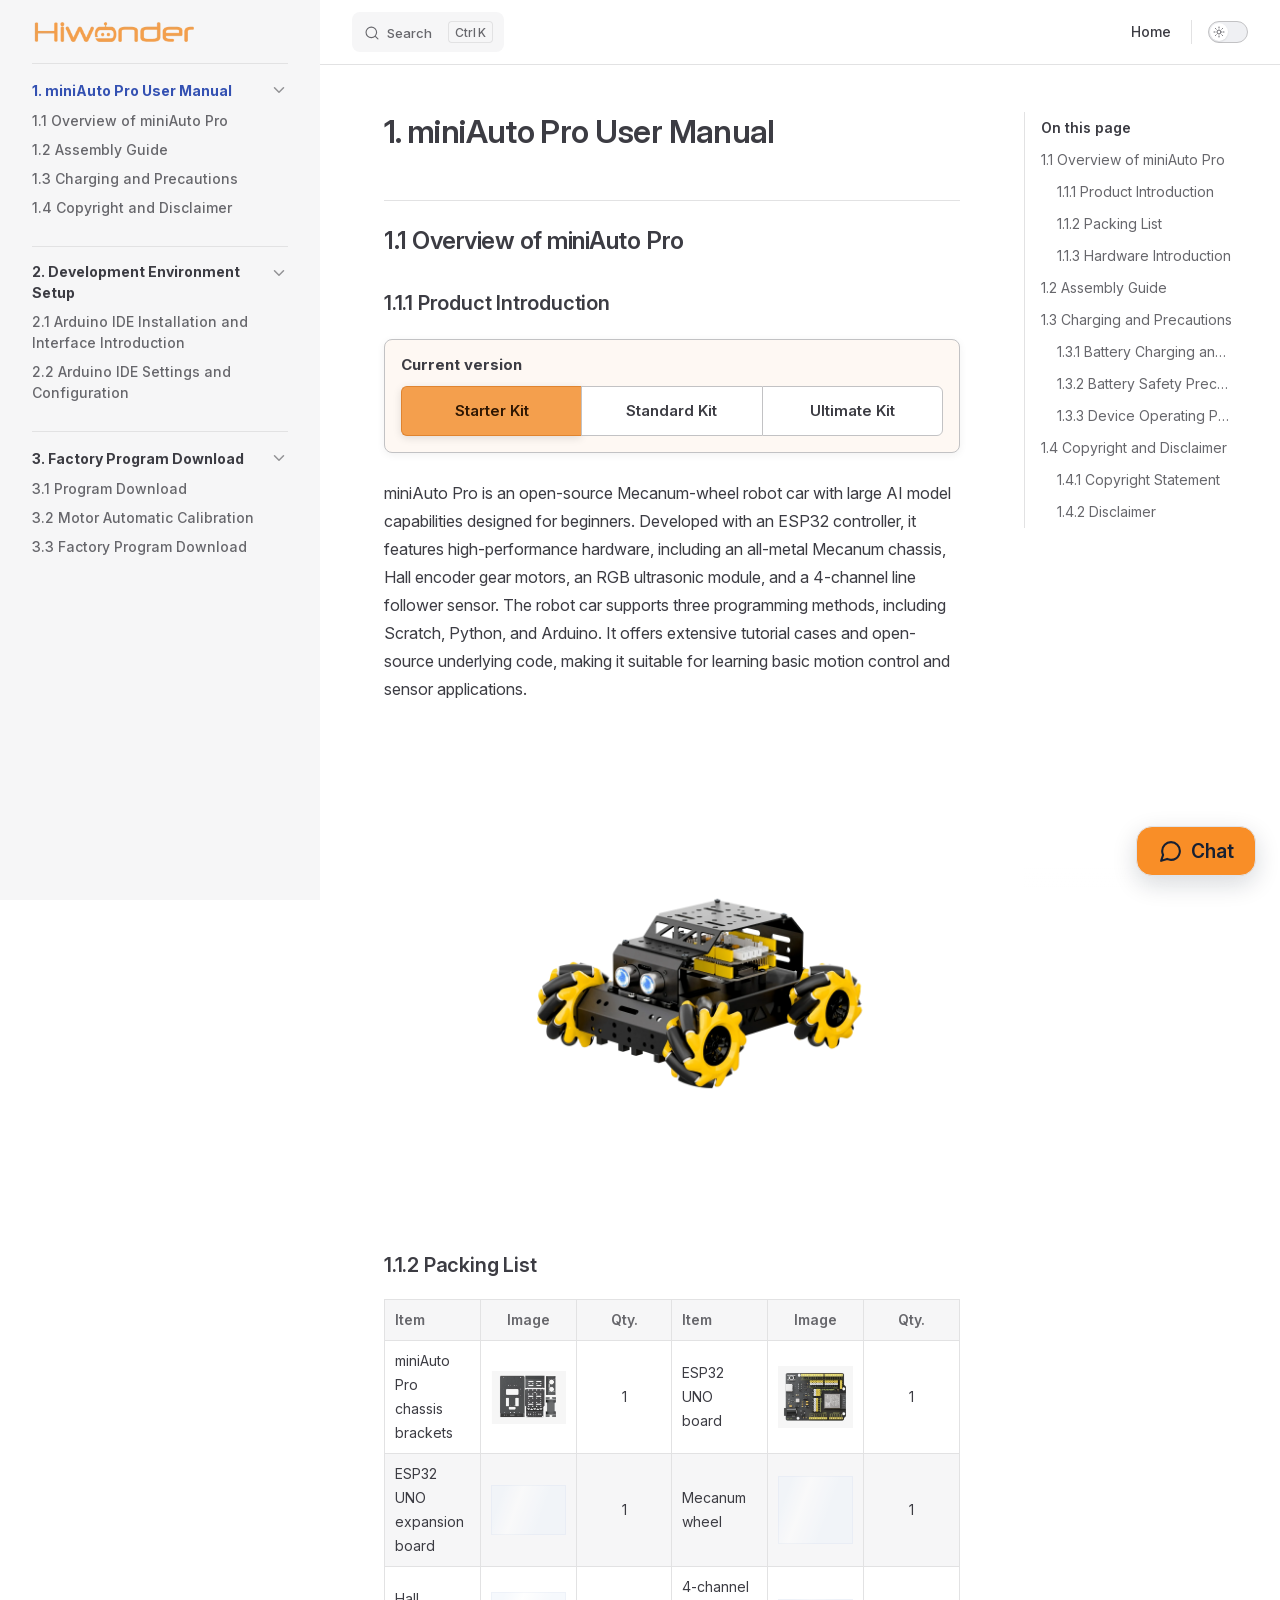
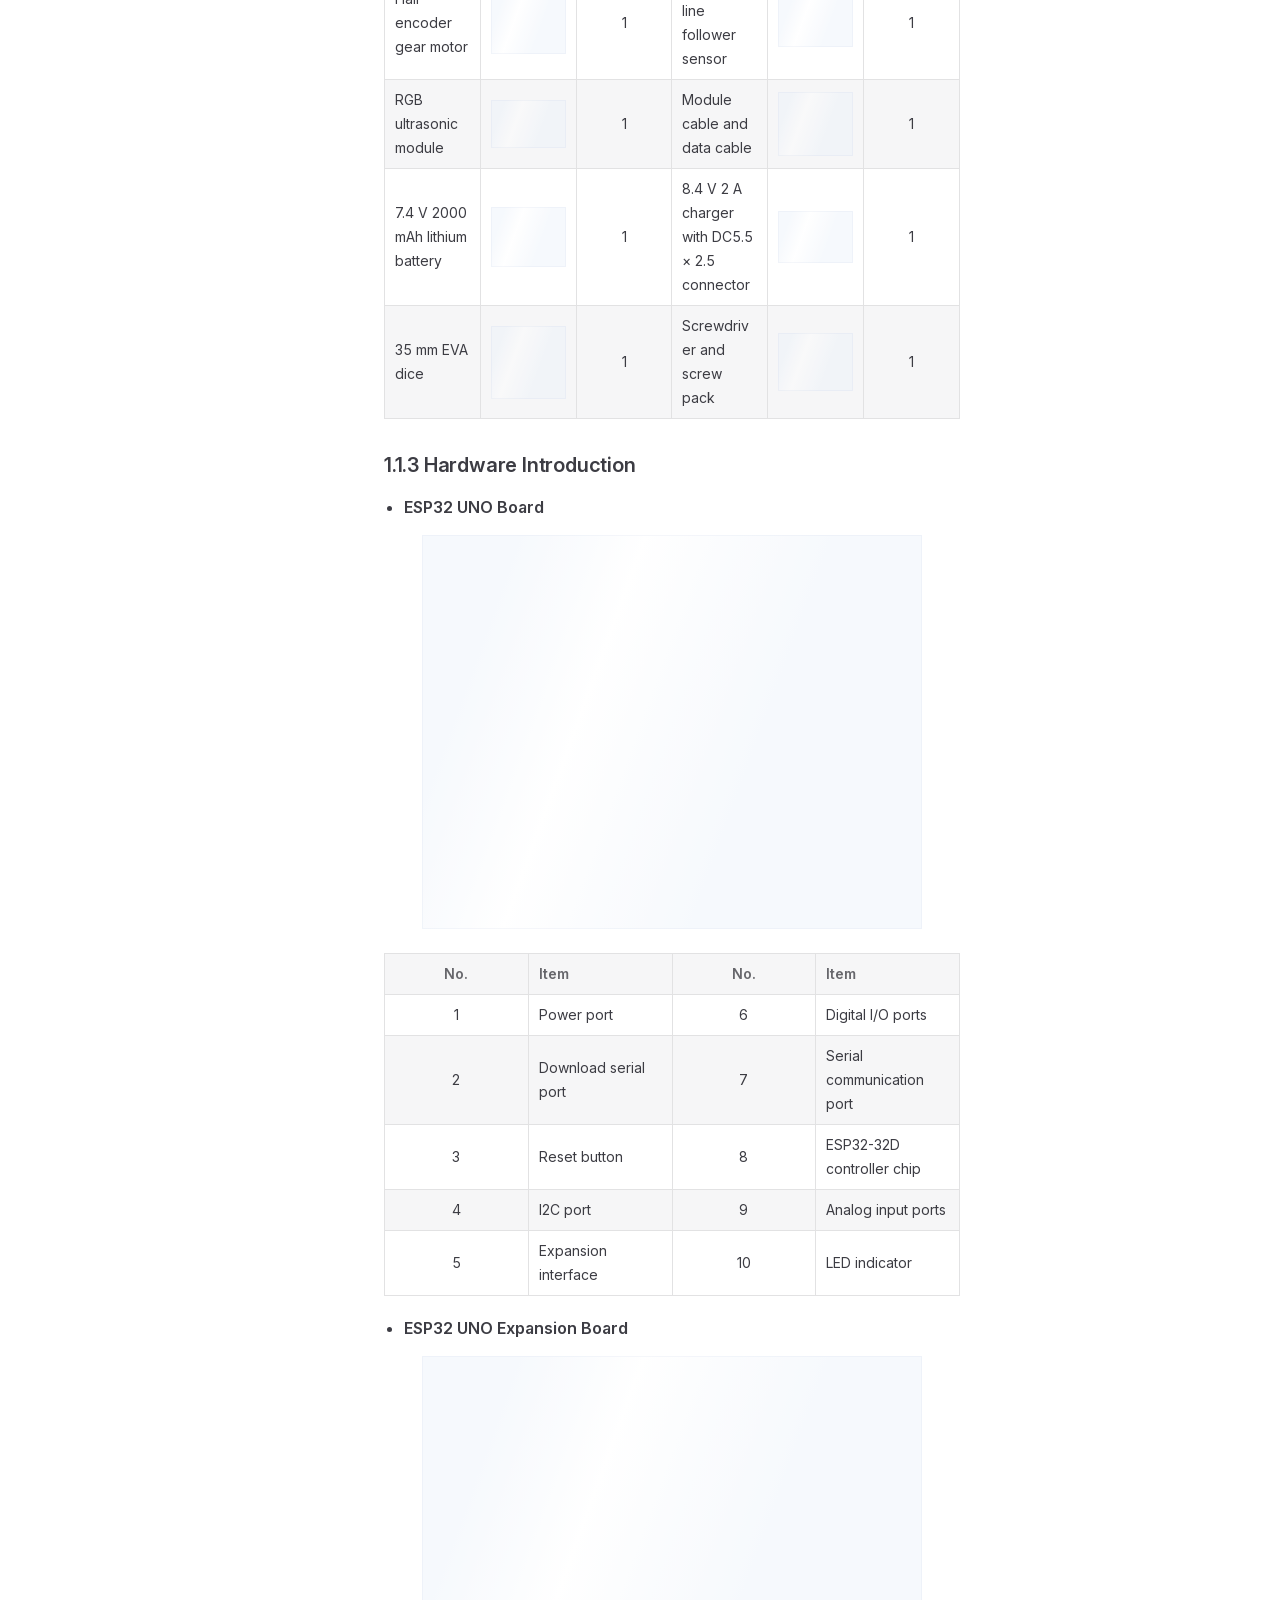
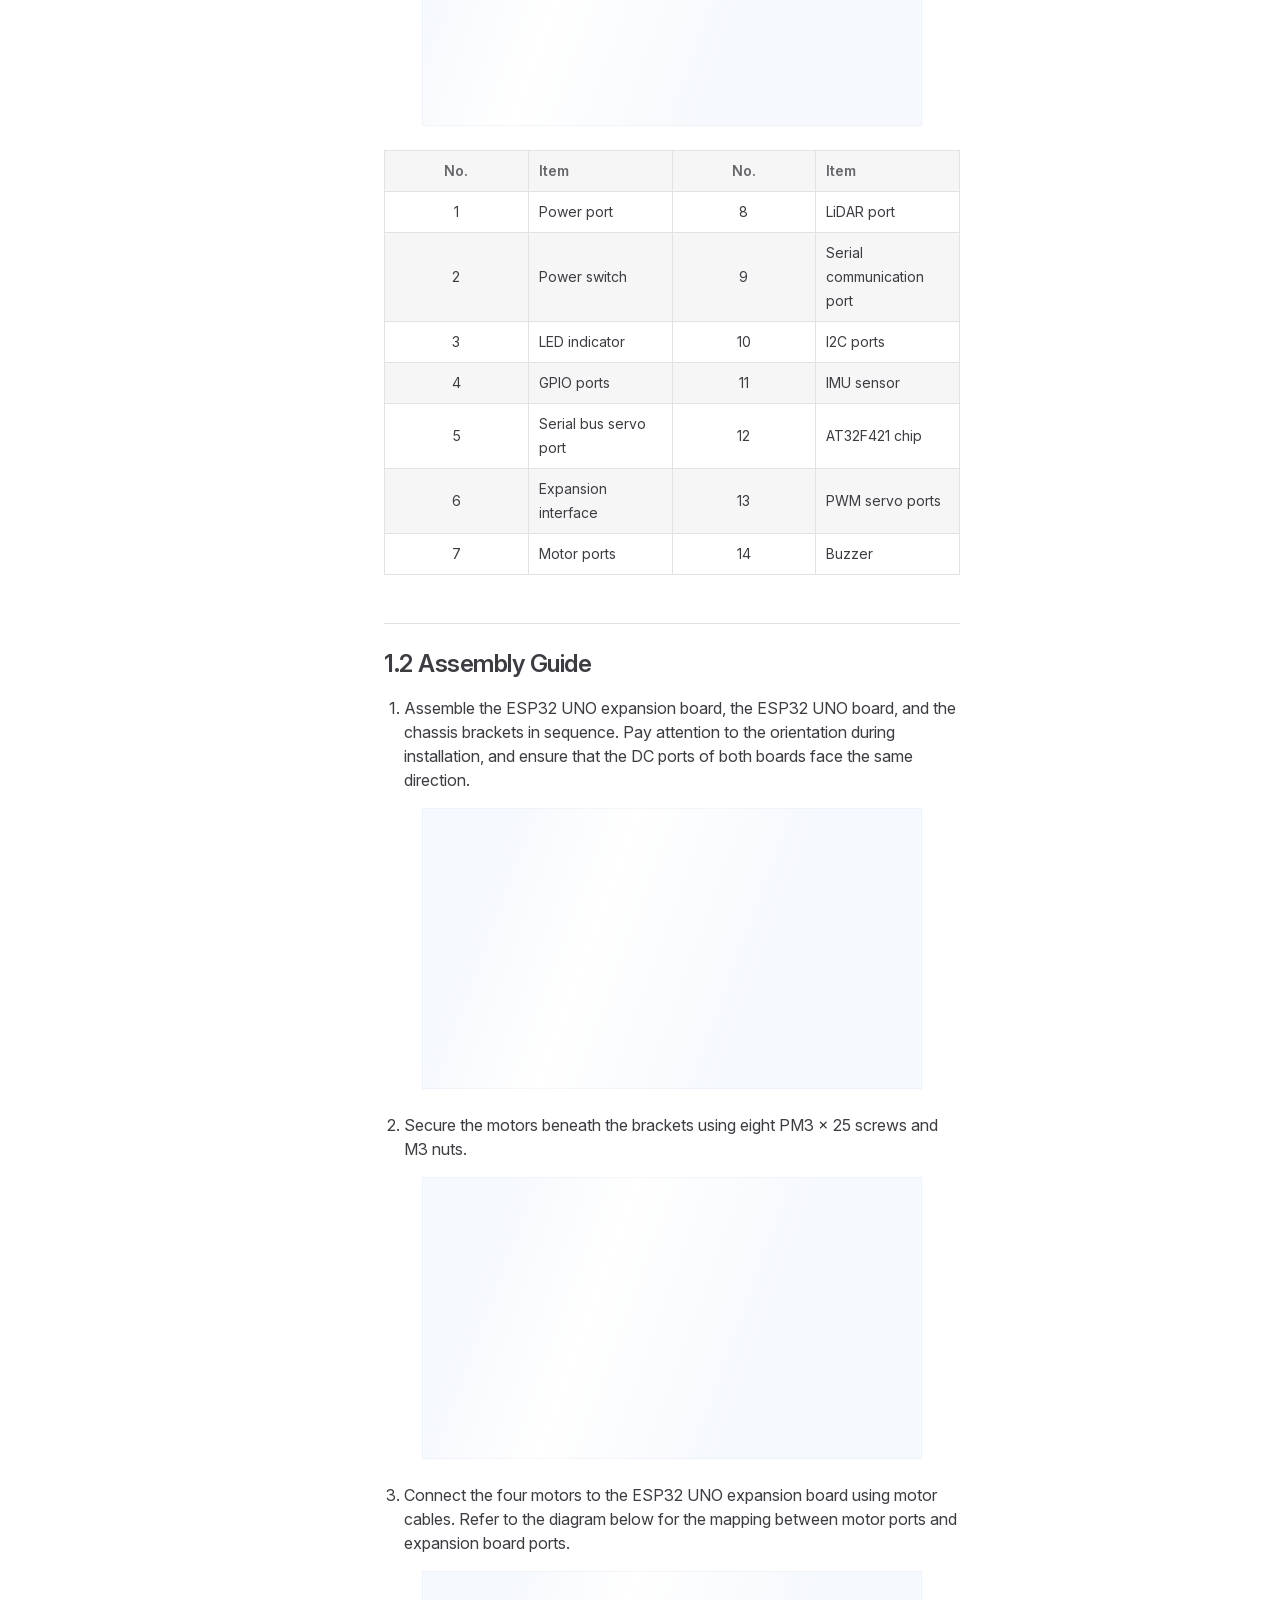
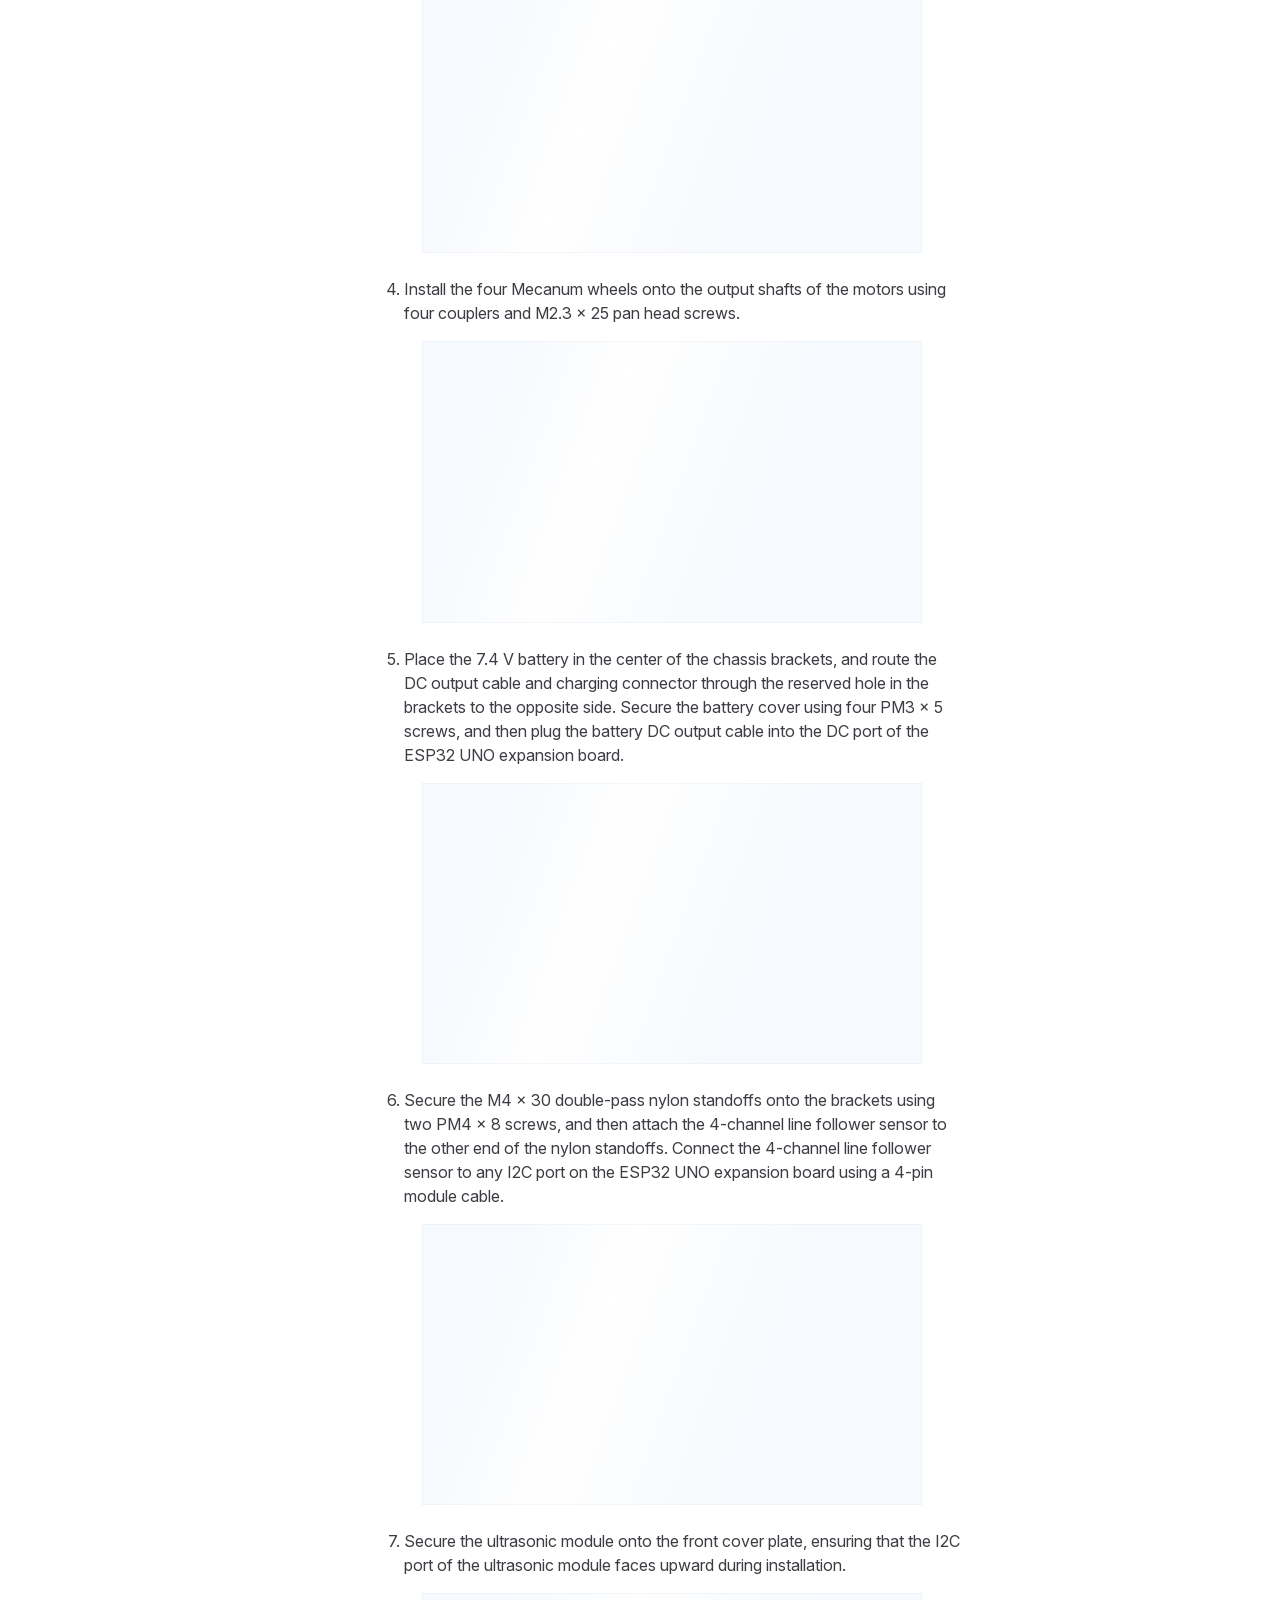
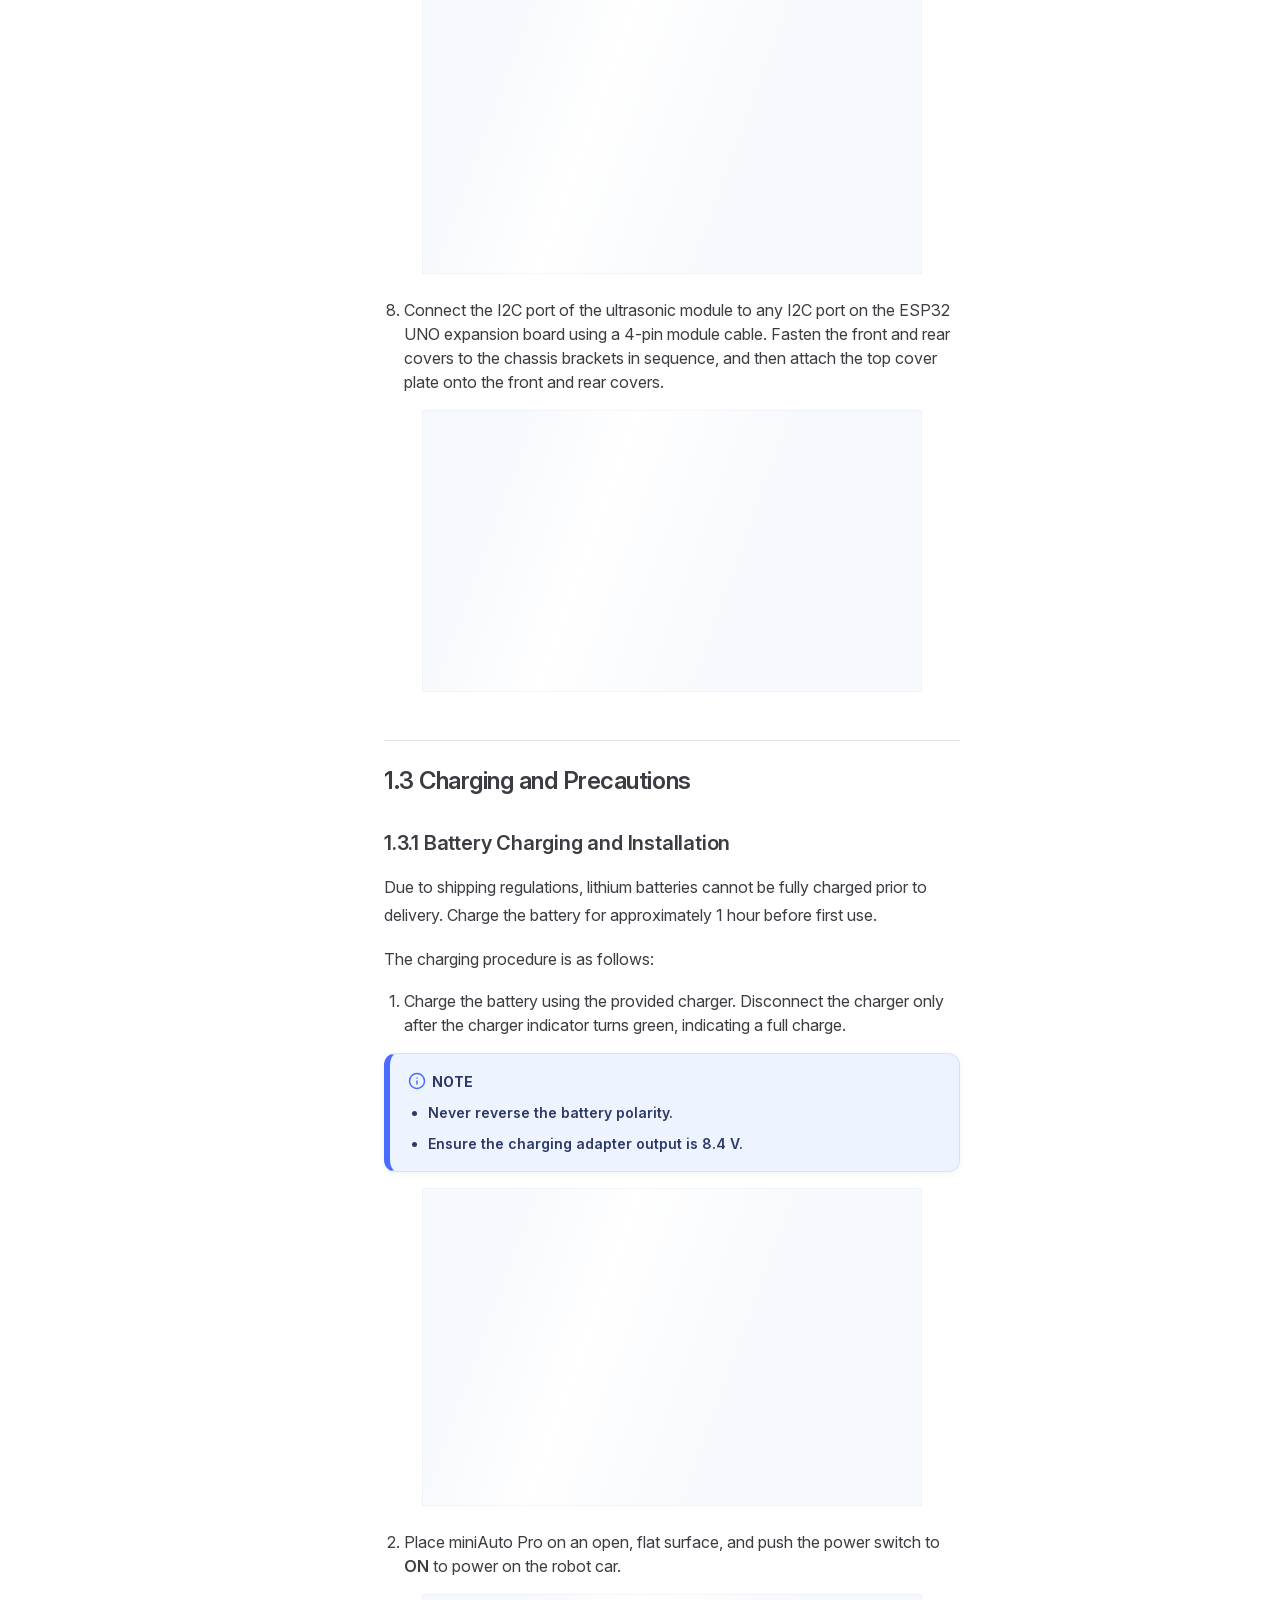
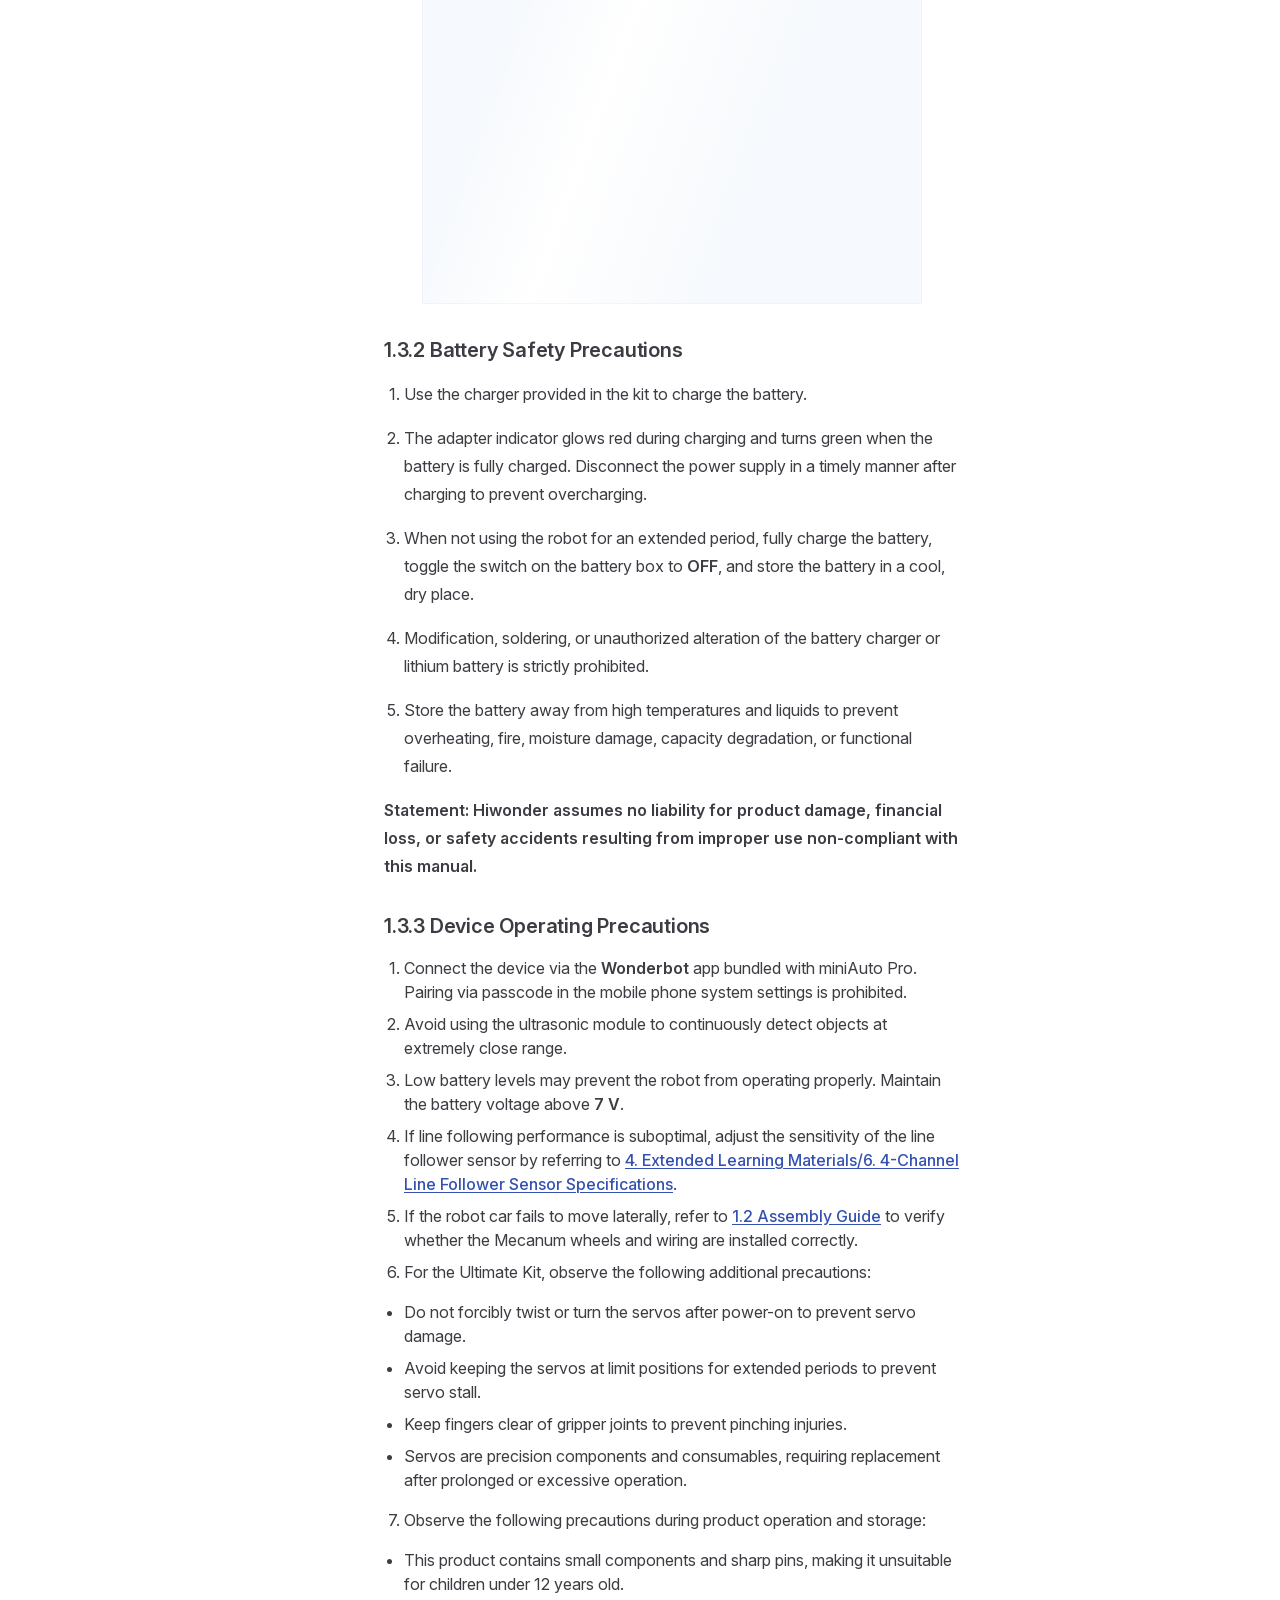
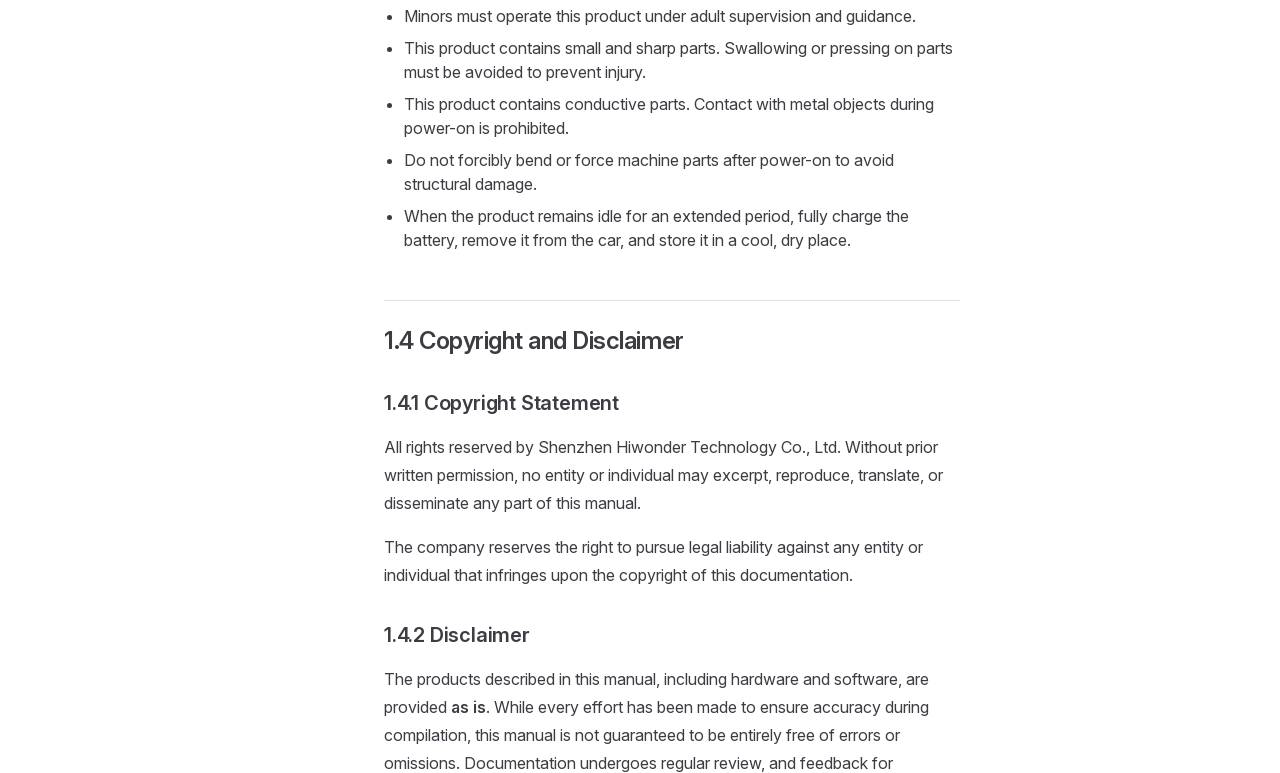
==== commit dfd74c4b: "内容修改" ====
--- a/projects/miniAutopro/en/latest/index.html
+++ b/projects/miniAutopro/en/latest/index.html
@@ -3,24 +3,24 @@
   <head>
     <meta charset="utf-8">
     <meta name="viewport" content="width=device-width,initial-scale=1">
-    <title>miniAuto Pro | miniAuto Pro Documentation</title>
+    <title>miniAuto Pro Documentation</title>
     <meta name="description" content="miniAuto Pro documentation">
     <meta name="generator" content="VitePress v1.6.4">
     <link rel="preload stylesheet" href="/projects/miniAutopro/en/latest/assets/style.EQIkYVL2.css" as="style">
     <link rel="preload stylesheet" href="/projects/miniAutopro/en/latest/vp-icons.css" as="style">
     
-    <script type="module" src="/projects/miniAutopro/en/latest/assets/app.DXfMmSP3.js"></script>
+    <script type="module" src="/projects/miniAutopro/en/latest/assets/app.BgaCIk8N.js"></script>
     <link rel="preload" href="/projects/miniAutopro/en/latest/assets/inter-roman-latin.Di8DUHzh.woff2" as="font" type="font/woff2" crossorigin="">
-    <link rel="modulepreload" href="/projects/miniAutopro/en/latest/assets/chunks/theme.CnPfaKdM.js">
+    <link rel="modulepreload" href="/projects/miniAutopro/en/latest/assets/chunks/theme.DjY0efnz.js">
     <link rel="modulepreload" href="/projects/miniAutopro/en/latest/assets/chunks/framework.C7PCA8hc.js">
-    <link rel="modulepreload" href="/projects/miniAutopro/en/latest/assets/index.md.CaDenYtN.lean.js">
+    <link rel="modulepreload" href="/projects/miniAutopro/en/latest/assets/index.md.jBMuK6vY.lean.js">
     <link rel="icon" href="/projects/miniAutopro/en/latest/favicon.ico">
     <script id="check-dark-mode">(()=>{const e=localStorage.getItem("vitepress-theme-appearance")||"auto",a=window.matchMedia("(prefers-color-scheme: dark)").matches;(!e||e==="auto"?a:e==="dark")&&document.documentElement.classList.add("dark")})();</script>
     <script id="check-mac-os">document.documentElement.classList.toggle("mac",/Mac|iPhone|iPod|iPad/i.test(navigator.platform));</script>
   </head>
   <body>
-    <div id="app"><!--[--><div class="Layout" data-v-5d98c3a5><!--[--><!--]--><!--[--><span tabindex="-1" data-v-0b0ada53></span><a href="#VPContent" class="VPSkipLink visually-hidden" data-v-0b0ada53>Skip to content</a><!--]--><!----><header class="VPNav" data-v-5d98c3a5 data-v-ae24b3ad><div class="VPNavBar" data-v-ae24b3ad data-v-6aa21345><div class="wrapper" data-v-6aa21345><div class="container" data-v-6aa21345><div class="title" data-v-6aa21345><div class="VPNavBarTitle" data-v-6aa21345 data-v-1168a8e4><a class="title" href="/projects/miniAutopro/en/latest/" data-v-1168a8e4><!--[--><!--]--><!--[--><img class="VPImage logo" src="/projects/miniAutopro/en/latest/e-logo.webp" alt data-v-8426fc1a><!--]--><!----><!--[--><!--]--></a></div></div><div class="content" data-v-6aa21345><div class="content-body" data-v-6aa21345><!--[--><!--]--><div class="VPNavBarSearch search" data-v-6aa21345><!--[--><!----><div id="local-search"><button type="button" class="DocSearch DocSearch-Button" aria-label="Search"><span class="DocSearch-Button-Container"><span class="vp-icon DocSearch-Search-Icon"></span><span class="DocSearch-Button-Placeholder">Search</span></span><span class="DocSearch-Button-Keys"><kbd class="DocSearch-Button-Key"></kbd><kbd class="DocSearch-Button-Key">K</kbd></span></button></div><!--]--></div><nav aria-labelledby="main-nav-aria-label" class="VPNavBarMenu menu" data-v-6aa21345 data-v-dc692963><span id="main-nav-aria-label" class="visually-hidden" data-v-dc692963> Main Navigation </span><!--[--><!--[--><a class="VPLink link vp-external-link-icon VPNavBarMenuLink" href="https://www.hiwonder.net/" target="_self" rel="noreferrer" tabindex="0" data-v-dc692963 data-v-e56f3d57><!--[--><span data-v-e56f3d57>Home</span><!--]--></a><!--]--><!--]--></nav><!----><div class="VPNavBarAppearance appearance" data-v-6aa21345 data-v-6c893767><button class="VPSwitch VPSwitchAppearance" type="button" role="switch" title aria-checked="false" data-v-6c893767 data-v-5337faa4 data-v-1d5665e3><span class="check" data-v-1d5665e3><span class="icon" data-v-1d5665e3><!--[--><span class="vpi-sun sun" data-v-5337faa4></span><span class="vpi-moon moon" data-v-5337faa4></span><!--]--></span></span></button></div><!----><div class="VPFlyout VPNavBarExtra extra" data-v-6aa21345 data-v-bb2aa2f0 data-v-cf11d7a2><button type="button" class="button" aria-haspopup="true" aria-expanded="false" aria-label="extra navigation" data-v-cf11d7a2><span class="vpi-more-horizontal icon" data-v-cf11d7a2></span></button><div class="menu" data-v-cf11d7a2><div class="VPMenu" data-v-cf11d7a2 data-v-b98bc113><!----><!--[--><!--[--><!----><div class="group" data-v-bb2aa2f0><div class="item appearance" data-v-bb2aa2f0><p class="label" data-v-bb2aa2f0>Appearance</p><div class="appearance-action" data-v-bb2aa2f0><button class="VPSwitch VPSwitchAppearance" type="button" role="switch" title aria-checked="false" data-v-bb2aa2f0 data-v-5337faa4 data-v-1d5665e3><span class="check" data-v-1d5665e3><span class="icon" data-v-1d5665e3><!--[--><span class="vpi-sun sun" data-v-5337faa4></span><span class="vpi-moon moon" data-v-5337faa4></span><!--]--></span></span></button></div></div></div><!----><!--]--><!--]--></div></div></div><!--[--><!--]--><button type="button" class="VPNavBarHamburger hamburger" aria-label="mobile navigation" aria-expanded="false" aria-controls="VPNavScreen" data-v-6aa21345 data-v-e5dd9c1c><span class="container" data-v-e5dd9c1c><span class="top" data-v-e5dd9c1c></span><span class="middle" data-v-e5dd9c1c></span><span class="bottom" data-v-e5dd9c1c></span></span></button></div></div></div></div><div class="divider" data-v-6aa21345><div class="divider-line" data-v-6aa21345></div></div></div><!----></header><div class="VPLocalNav empty fixed" data-v-5d98c3a5 data-v-a6f0e41e><div class="container" data-v-a6f0e41e><!----><div class="VPLocalNavOutlineDropdown" style="--vp-vh:0px;" data-v-a6f0e41e data-v-8a42e2b4><button data-v-8a42e2b4>Return to top</button><!----></div></div></div><!----><div class="VPContent" id="VPContent" data-v-5d98c3a5 data-v-1428d186><div class="VPDoc has-aside" data-v-1428d186 data-v-39a288b8><!--[--><!--]--><div class="container" data-v-39a288b8><div class="aside" data-v-39a288b8><div class="aside-curtain" data-v-39a288b8></div><div class="aside-container" data-v-39a288b8><div class="aside-content" data-v-39a288b8><div class="VPDocAside" data-v-39a288b8 data-v-3f215769><!--[--><!--]--><!--[--><!--]--><nav aria-labelledby="doc-outline-aria-label" class="VPDocAsideOutline" data-v-3f215769 data-v-a5bbad30><div class="content" data-v-a5bbad30><div class="outline-marker" data-v-a5bbad30></div><div aria-level="2" class="outline-title" id="doc-outline-aria-label" role="heading" data-v-a5bbad30>On this page</div><ul class="VPDocOutlineItem root" data-v-a5bbad30 data-v-b933a997><!--[--><!--]--></ul></div></nav><!--[--><!--]--><div class="spacer" data-v-3f215769></div><!--[--><!--]--><!----><!--[--><!--]--><!--[--><!--]--></div></div></div></div><div class="content" data-v-39a288b8><div class="content-container" data-v-39a288b8><!--[--><!--]--><main class="main" data-v-39a288b8><div style="position:relative;" class="vp-doc _projects_miniAutopro_en_latest_" data-v-39a288b8><div><h1 id="miniauto-pro" tabindex="-1">miniAuto Pro <a class="header-anchor" href="#miniauto-pro" aria-label="Permalink to &quot;miniAuto Pro&quot;">​</a></h1><div class="custom-block note"><p class="custom-block-title">NOTE</p><p>You can download the program files and PDF guides from this <a href="https://drive.google.com/drive/folders/1DECnOLsC43UN9B3TiSoTTJc36QvfTDYe?usp=sharing" target="_blank" rel="noopener noreferrer">Google Drive</a>.</p></div></div></div></main><footer class="VPDocFooter" data-v-39a288b8 data-v-e257564d><!--[--><!--]--><!----><!----></footer><!--[--><!--]--></div></div></div><!--[--><!--]--></div></div><!----><!--[--><!--]--></div><!--[--><!----><!--]--><!----><div class="feedback-widget"><!----><button class="feedback-widget__trigger" type="button" aria-expanded="false" aria-label="Open feedback form"><span class="feedback-widget__icon" aria-hidden="true"><svg viewBox="0 0 24 24" focusable="false"><path d="M21 11.5a8.4 8.4 0 0 1-.9 3.8 8.5 8.5 0 0 1-7.6 4.7 8.4 8.4 0 0 1-3.8-.9L3 21l1.9-5.7A8.4 8.4 0 0 1 4 11.5 8.5 8.5 0 0 1 12.5 3 8.5 8.5 0 0 1 21 11.5Z"></path></svg></span><span>Chat</span></button></div><!--]--></div>
-    <script>window.__VP_HASH_MAP__=JSON.parse("{\"docs_index.md\":\"BgWDstmO\",\"index.md\":\"CaDenYtN\"}");window.__VP_SITE_DATA__=JSON.parse("{\"lang\":\"en-US\",\"dir\":\"ltr\",\"title\":\"miniAuto Pro Documentation\",\"description\":\"miniAuto Pro documentation\",\"base\":\"/projects/miniAutopro/en/latest/\",\"head\":[],\"router\":{\"prefetchLinks\":true},\"appearance\":true,\"themeConfig\":{\"siteTitle\":false,\"logo\":\"/e-logo.webp\",\"outline\":[2,3],\"search\":{\"provider\":\"local\",\"options\":{\"translations\":{\"button\":{\"buttonText\":\"Search\",\"buttonAriaLabel\":\"Search\"},\"modal\":{\"searchBox\":{\"resetButtonTitle\":\"Clear search query\",\"resetButtonAriaLabel\":\"Clear search query\",\"cancelButtonText\":\"Cancel\",\"cancelButtonAriaLabel\":\"Cancel\"},\"startScreen\":{\"recentSearchTitle\":\"Recent Searches\",\"noRecentSearchText\":\"No recent searches\",\"suggestedQueryTitle\":\"Suggested Queries\"},\"noResultsScreen\":{\"noResultsText\":\"No results found for\",\"suggestedQueryText\":\"You can try searching for\",\"reportMissingResultsText\":\"Have any queries?\",\"reportMissingResultsLinkText\":\"Report here\"},\"footer\":{\"selectText\":\"to select\",\"navigateText\":\"to navigate\",\"closeText\":\"to close\"}}}}},\"nav\":[{\"text\":\"Home\",\"link\":\"https://www.hiwonder.net/\",\"target\":\"_self\"}],\"sidebar\":[]},\"locales\":{},\"scrollOffset\":134,\"cleanUrls\":false}");</script>
+    <div id="app"><!--[--><div class="page-redirect" style="text-align:center;padding:100px 20px;"><p>Redirecting to content page...</p><p><a href="/projects/miniAutopro/en/latest/docs/1. miniAuto Pro User Manual.html" target="_self">If you are not redirected automatically, click here</a></p></div><!--[--><!----><!--]--><!----><div class="feedback-widget"><!----><button class="feedback-widget__trigger" type="button" aria-expanded="false" aria-label="Open feedback form"><span class="feedback-widget__icon" aria-hidden="true"><svg viewBox="0 0 24 24" focusable="false"><path d="M21 11.5a8.4 8.4 0 0 1-.9 3.8 8.5 8.5 0 0 1-7.6 4.7 8.4 8.4 0 0 1-3.8-.9L3 21l1.9-5.7A8.4 8.4 0 0 1 4 11.5 8.5 8.5 0 0 1 12.5 3 8.5 8.5 0 0 1 21 11.5Z"></path></svg></span><span>Chat</span></button></div><!--]--></div>
+    <script>window.__VP_HASH_MAP__=JSON.parse("{\"docs_1. miniauto pro user manual.md\":\"CKhHF-Kj\",\"docs_2. development environment setup.md\":\"CzUtOI-w\",\"docs_3. factory program download.md\":\"Bo8jCO-P\",\"docs_index.md\":\"DzcT-VLp\",\"index.md\":\"jBMuK6vY\"}");window.__VP_SITE_DATA__=JSON.parse("{\"lang\":\"en-US\",\"dir\":\"ltr\",\"title\":\"miniAuto Pro Documentation\",\"description\":\"miniAuto Pro documentation\",\"base\":\"/projects/miniAutopro/en/latest/\",\"head\":[],\"router\":{\"prefetchLinks\":true},\"appearance\":true,\"themeConfig\":{\"siteTitle\":false,\"logo\":\"/e-logo.webp\",\"outline\":[2,3],\"search\":{\"provider\":\"local\",\"options\":{\"translations\":{\"button\":{\"buttonText\":\"Search\",\"buttonAriaLabel\":\"Search\"},\"modal\":{\"searchBox\":{\"resetButtonTitle\":\"Clear search query\",\"resetButtonAriaLabel\":\"Clear search query\",\"cancelButtonText\":\"Cancel\",\"cancelButtonAriaLabel\":\"Cancel\"},\"startScreen\":{\"recentSearchTitle\":\"Recent Searches\",\"noRecentSearchText\":\"No recent searches\",\"suggestedQueryTitle\":\"Suggested Queries\"},\"noResultsScreen\":{\"noResultsText\":\"No results found for\",\"suggestedQueryText\":\"You can try searching for\",\"reportMissingResultsText\":\"Have any queries?\",\"reportMissingResultsLinkText\":\"Report here\"},\"footer\":{\"selectText\":\"to select\",\"navigateText\":\"to navigate\",\"closeText\":\"to close\"}}}}},\"nav\":[{\"text\":\"Home\",\"link\":\"https://www.hiwonder.net/\",\"target\":\"_self\"}],\"sidebar\":[{\"text\":\"1. miniAuto Pro User Manual\",\"link\":\"/docs/1.%20miniAuto%20Pro%20User%20Manual.html\",\"collapsed\":false,\"items\":[{\"text\":\"1.1 Overview of miniAuto Pro\",\"link\":\"/docs/1.%20miniAuto%20Pro%20User%20Manual.html#_1-1-overview-of-miniauto-pro\"},{\"text\":\"1.2 Assembly Guide\",\"link\":\"/docs/1.%20miniAuto%20Pro%20User%20Manual.html#_1-2-assembly-guide\"},{\"text\":\"1.3 Charging and Precautions\",\"link\":\"/docs/1.%20miniAuto%20Pro%20User%20Manual.html#_1-3-charging-and-precautions\"},{\"text\":\"1.4 Copyright and Disclaimer\",\"link\":\"/docs/1.%20miniAuto%20Pro%20User%20Manual.html#_1-4-copyright-and-disclaimer\"}]},{\"text\":\"2. Development Environment Setup\",\"link\":\"/docs/2.%20Development%20Environment%20Setup.html\",\"collapsed\":false,\"items\":[{\"text\":\"2.1 Arduino IDE Installation and Interface Introduction\",\"link\":\"/docs/2.%20Development%20Environment%20Setup.html#_2-1-arduino-ide-installation-and-interface-introduction\"},{\"text\":\"2.2 Arduino IDE Settings and Configuration\",\"link\":\"/docs/2.%20Development%20Environment%20Setup.html#_2-2-arduino-ide-settings-and-configuration\"}]},{\"text\":\"3. Factory Program Download\",\"link\":\"/docs/3.%20Factory%20Program%20Download.html\",\"collapsed\":false,\"items\":[{\"text\":\"3.1 Program Download\",\"link\":\"/docs/3.%20Factory%20Program%20Download.html#_3-1-program-download\"},{\"text\":\"3.2 Motor Automatic Calibration\",\"link\":\"/docs/3.%20Factory%20Program%20Download.html#_3-2-motor-automatic-calibration\"},{\"text\":\"3.3 Factory Program Download\",\"link\":\"/docs/3.%20Factory%20Program%20Download.html#_3-3-factory-program-download\"}]}]},\"locales\":{},\"scrollOffset\":134,\"cleanUrls\":false}");</script>
     
   </body>
 </html>
